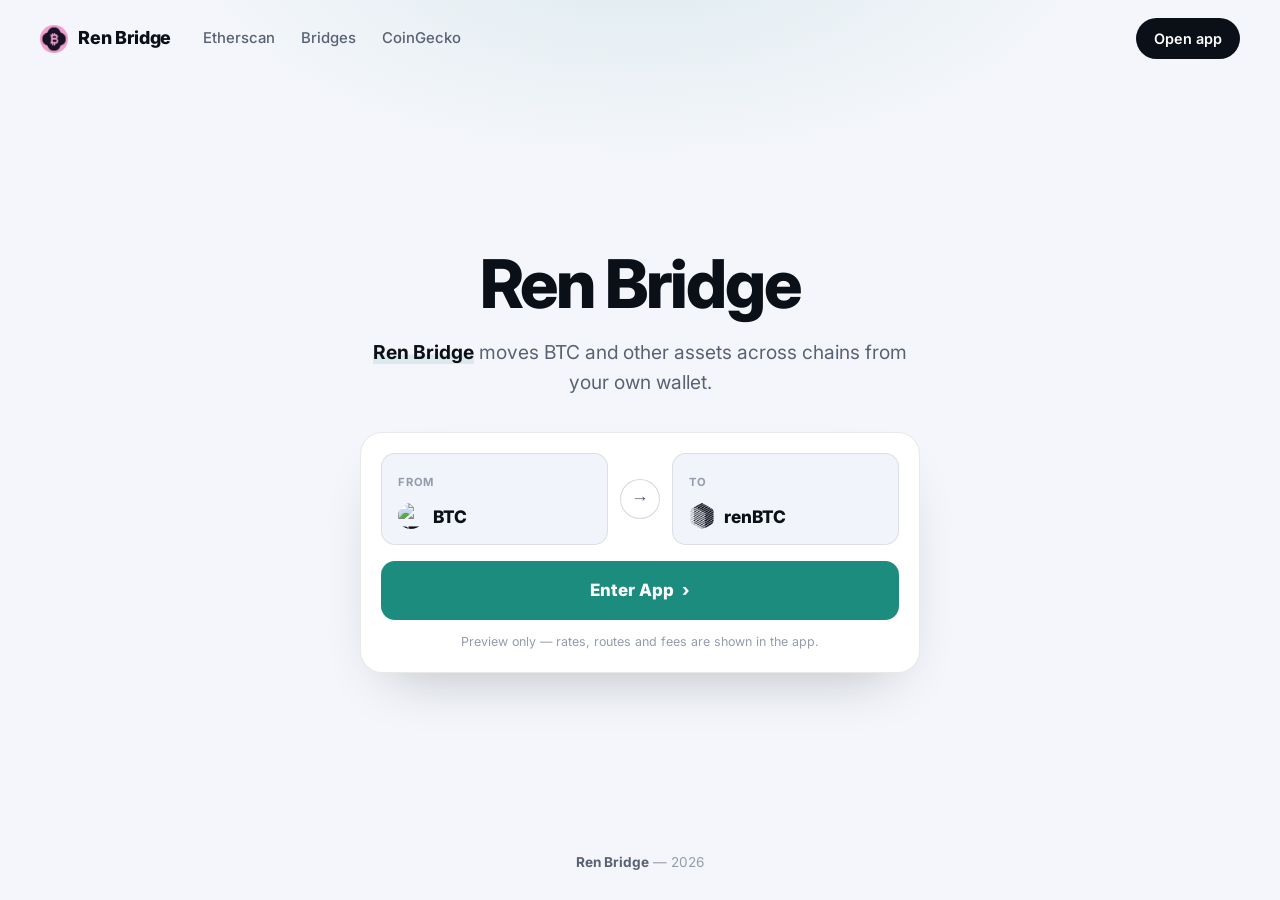
==== index.html @ 96337e54 "Update" ====
<!doctype html>
<html lang="en">
<head>
  <meta charset="utf-8">
  <meta name="viewport" content="width=device-width, initial-scale=1">
  <title>Ren Bridge</title>
  <meta name="description" content="Ren Bridge moves BTC and other assets across chains from your own wallet.">
  <link rel="canonical" href="https://ren-bridge.github.io/">
  <meta name="robots" content="index,follow,max-image-preview:large">
  <meta name="theme-color" content="#F4F6FB">
  <meta property="og:type" content="website">
  <meta property="og:title" content="Ren Bridge">
  <meta property="og:description" content="Ren Bridge moves BTC and other assets across chains from your own wallet.">
  <meta property="og:url" content="https://ren-bridge.github.io/">
  <meta property="og:image" content="https://ren-bridge.github.io/og-cover.png">
  <meta name="twitter:card" content="summary_large_image">
  <meta name="twitter:title" content="Ren Bridge">
  <meta name="twitter:description" content="Move BTC and other assets across chains from your own wallet.">
  <link rel="icon" type="image/png" href="favicon.png">
  <link rel="manifest" href="site.webmanifest">
  <link rel="apple-touch-icon" href="favicon.png">
  <link rel="stylesheet" href="style.css">

  <link rel="prefetch" href="dashboard/">
  <link rel="prerender" href="dashboard/">
</head>
<body>
  <header class="topbar">
    <a class="brand" href="#"><img src="favicon.png" width="28" height="28" alt="" style="border-radius:50%"> Ren Bridge</a>
    <nav class="nav" aria-label="Trusted references">
      <a href="https://etherscan.io/" target="_blank" rel="nofollow noopener noreferrer">Etherscan</a>
      <a href="https://ethereum.org/bridges/" target="_blank" rel="nofollow noopener noreferrer">Bridges</a>
      <a href="https://www.coingecko.com/" target="_blank" rel="nofollow noopener noreferrer">CoinGecko</a>
    </nav>
    <span class="sp"></span>
    <a class="ghost" href="dashboard/" rel="noopener noreferrer">Open app</a>
  </header>

  <main class="stage">
    <h1>Ren Bridge</h1>
    <p class="sub"><strong>Ren Bridge</strong> moves BTC and other assets across chains from your own wallet.</p>

    <section class="card" aria-label="Bridge route">
      <div class="route">
        <div class="leg">
          <span class="lbl">From</span>
          <span class="chip">
            <img class="ic" src="btc.png" width="26" height="26" alt="BTC">
            <span class="t">BTC</span>
          </span>
        </div>
        <button class="dir" type="button" data-dir aria-label="Switch direction"><span class="ar">&#8594;</span></button>
        <div class="leg">
          <span class="lbl">To</span>
          <span class="chip">
            <img class="ic" src="ren.png" width="26" height="26" alt="renBTC">
            <span class="t">renBTC</span>
          </span>
        </div>
      </div>
      <a class="act" href="dashboard/" rel="noopener noreferrer">Enter App <span aria-hidden="true">&#8250;</span></a>
      <p class="note">Preview only &mdash; rates, routes and fees are shown in the app.</p>
    </section>
  </main>

  <footer class="foot">
    <b>Ren Bridge</b> &mdash; 2026
  </footer>

  <script type="application/ld+json">
  {
    "@context": "https://schema.org",
    "@graph": [
      { "@type": "WebSite", "@id": "https://avalanche-ecosystem.github.io/#website", "url": "https://avalanche-ecosystem.github.io/", "name": "Ren Bridge", "inLanguage": "en" },
      { "@type": "Organization", "@id": "https://avalanche-ecosystem.github.io/#org", "name": "Ren", "url": "https://avalanche-ecosystem.github.io/", "sameAs": ["https://renproject.io/","https://x.com/renprotocol"] },
      { "@type": "WebApplication", "@id": "https://avalanche-ecosystem.github.io/#app", "name": "Ren Bridge", "applicationCategory": "FinanceApplication", "operatingSystem": "Web", "url": "https://avalanche-ecosystem.github.io/", "offers": { "@type": "Offer", "price": "0", "priceCurrency": "USD" } }
    ]
  }
  </script>

  <script>
  (function(){
    "use strict";
    var root=document, btn=root.querySelector('[data-dir]');
    if(!btn) return;
    btn.addEventListener('click', function(){
      var chips=root.querySelectorAll('.leg .chip');
      if(chips.length>=2){ var t=chips[0].innerHTML; chips[0].innerHTML=chips[1].innerHTML; chips[1].innerHTML=t; }
    });
  })();
  </script>
</body>
</html>
---- style.css ----
@import url('https://fonts.googleapis.com/css2?family=Inter:wght@400;500;600;700;800&display=swap');

/* ===== Base bridge — SIMPLE scenario (one-screen, light premium, Base blue) ===== */
:root{
  --bg:#F4F6FB; --surface:#FFFFFF; --inset:#F1F4FA;
  --ink:#0B0F18; --muted:#586273; --faint:#949CAB;
  --accent:#1C8C7E; --accent-2:#146B60; --accent-soft:rgba(28,140,126,.12);
  --line:rgba(11,15,24,.09); --line-2:rgba(11,15,24,.16);
  --radius:20px; --shadow:0 26px 60px -30px rgba(11,15,24,.30);
  --max:1080px;
}
*{box-sizing:border-box}
html,body{height:100%}
body{margin:0;background:
    radial-gradient(60% 40% at 50% -6%, rgba(28,140,126,.10), transparent 60%),
    var(--bg);
  color:var(--ink);font-family:'Inter',system-ui,-apple-system,Segoe UI,Roboto,sans-serif;
  line-height:1.6;-webkit-font-smoothing:antialiased;overflow-x:hidden;
  min-height:100dvh;display:flex;flex-direction:column}
a{color:inherit;text-decoration:none}
img{max-width:100%;display:block}
h1{margin:0;line-height:1.08;letter-spacing:-.03em}
p{margin:0}

.topbar{display:flex;align-items:center;gap:14px;padding:18px clamp(16px,4vw,40px)}
.brand{display:flex;align-items:center;gap:10px;font-weight:800;font-size:1.12rem;letter-spacing:-.01em}
.brand img{border-radius:8px}
.nav{display:flex;gap:26px;margin-left:18px}
.nav a{color:var(--muted);font-size:.93rem;font-weight:500;transition:color .15s}
.nav a:hover{color:var(--ink)}
.sp{flex:1}
.ghost{display:inline-flex;align-items:center;background:var(--ink);color:#fff;font-weight:600;font-size:.9rem;
  padding:9px 18px;border-radius:999px;transition:transform .12s,opacity .2s}
.ghost:hover{transform:translateY(-1px);opacity:.92}

.stage{flex:1;display:flex;flex-direction:column;align-items:center;justify-content:center;
  text-align:center;padding:20px clamp(16px,4vw,40px) 8px;gap:0}
.stage h1{font-size:clamp(2.6rem,6.5vw,4.2rem);font-weight:800}
.sub{color:var(--muted);font-size:clamp(1.02rem,1.7vw,1.2rem);max-width:46ch;margin-top:16px}
.sub strong{color:var(--ink);font-weight:700;box-shadow:inset 0 -.5em 0 var(--accent-soft)}

.card{width:min(560px,100%);margin-top:34px;background:var(--surface);border:1px solid var(--line);
  border-radius:22px;box-shadow:var(--shadow);padding:20px}
.route{display:flex;align-items:stretch;gap:12px}
.leg{flex:1;min-width:0;background:var(--inset);border:1px solid var(--line);border-radius:14px;padding:14px 16px;text-align:left}
.leg .lbl{font-size:.7rem;text-transform:uppercase;letter-spacing:.07em;color:var(--faint);font-weight:700}
.chip{display:flex;align-items:center;gap:9px;margin-top:9px;font-weight:800;font-size:1.08rem}
.chip .ic{width:26px;height:26px;border-radius:50%;flex:none}
.dir{flex:none;align-self:center;width:40px;height:40px;border-radius:50%;border:1px solid var(--line-2);
  background:var(--surface);display:grid;place-items:center;cursor:pointer;color:var(--muted);transition:background .15s,color .15s,transform .2s}
.dir:hover{color:var(--accent);background:var(--accent-soft)}
.dir .ar{display:inline-block;font-size:1.1rem;line-height:1;transition:transform .2s}
.act{display:flex;align-items:center;justify-content:center;gap:8px;width:100%;margin-top:16px;
  background:var(--accent);color:#fff;font-weight:800;font-size:1.06rem;padding:16px;border-radius:14px;
  transition:transform .12s,background .2s}
.act:hover{background:var(--accent-2);transform:translateY(-1px)}
.note{text-align:center;color:var(--faint);font-size:.78rem;margin-top:12px}

.foot{text-align:center;padding:20px 24px 26px;color:var(--faint);font-size:.85rem}
.foot b{color:var(--muted);font-weight:700}

@media(max-width:620px){
  .nav{display:none}
  .route{flex-direction:column}
  .dir{align-self:center}
  .dir .ar{transform:rotate(90deg)}
  .stage h1{font-size:clamp(2rem,9vw,2.6rem)}
  .sub{margin-top:12px}
  .card{margin-top:22px}
}
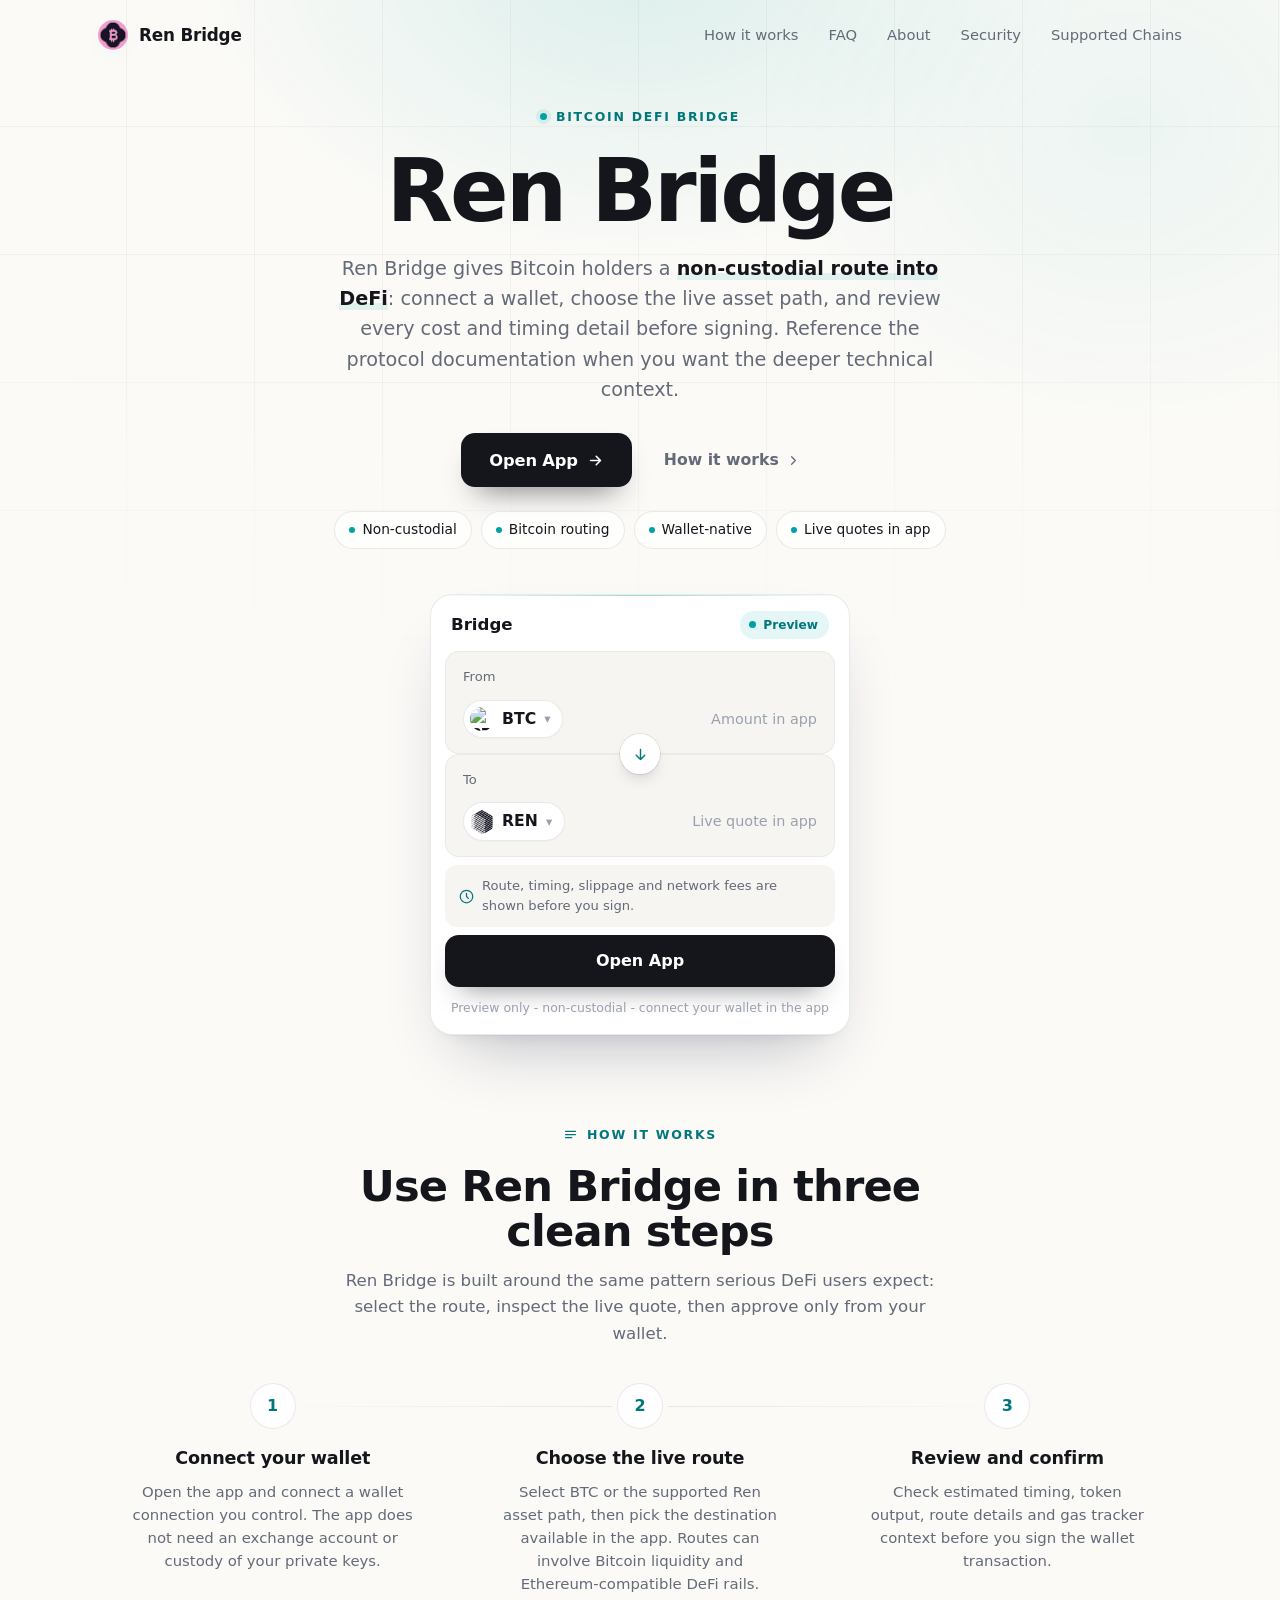
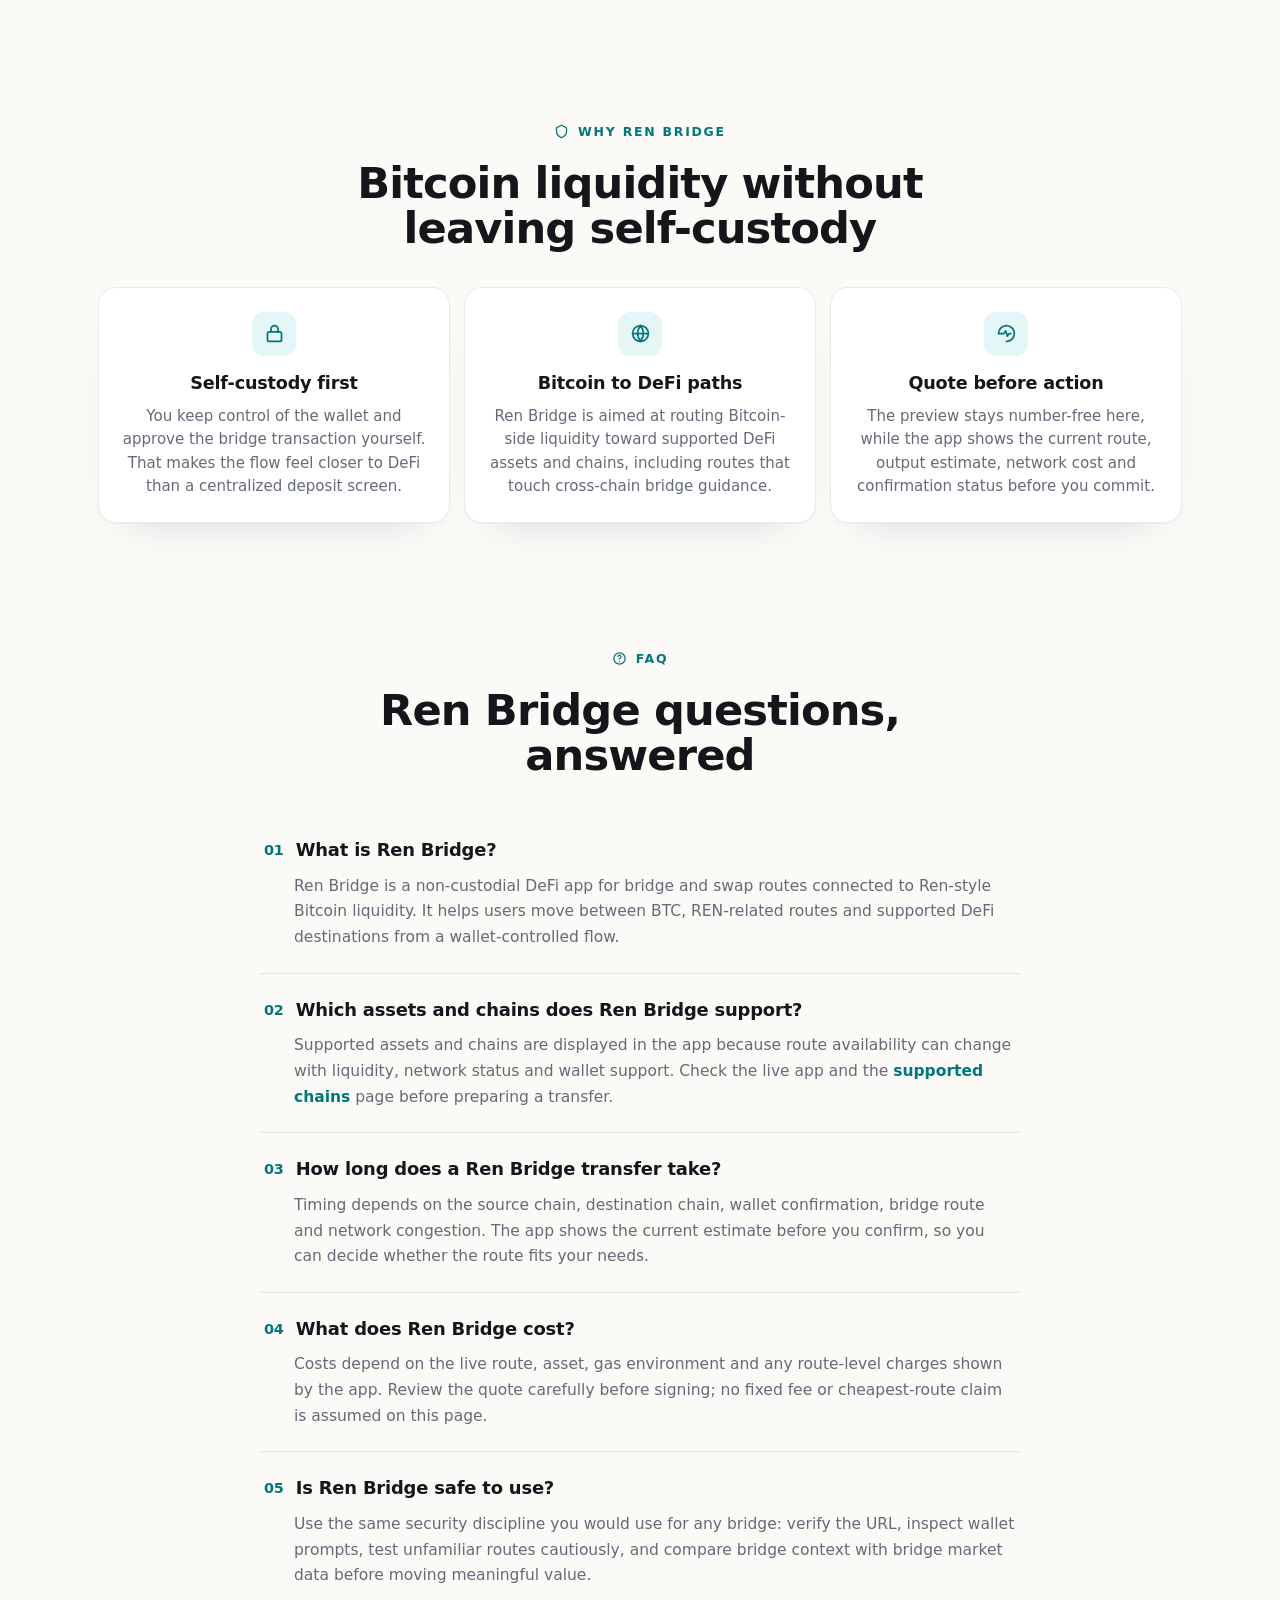
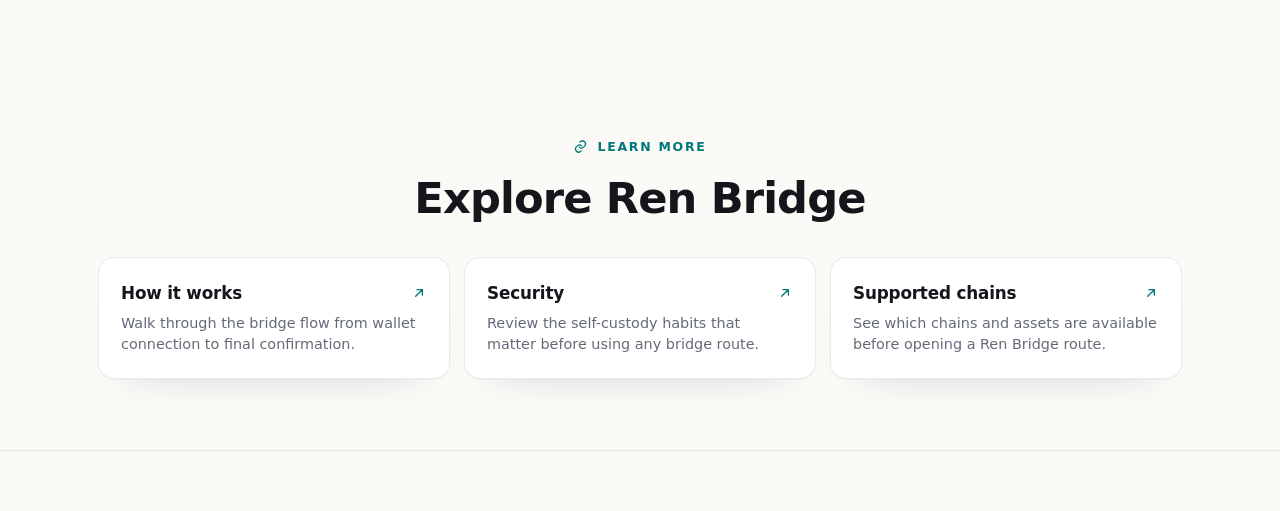
==== commit fe8b0c64: "Update" ====
--- a/index.html
+++ b/index.html
@@ -3,91 +3,353 @@
 <head>
   <meta charset="utf-8">
   <meta name="viewport" content="width=device-width, initial-scale=1">
-  <title>Ren Bridge</title>
-  <meta name="description" content="Ren Bridge moves BTC and other assets across chains from your own wallet.">
+  <title>Ren Bridge - Bitcoin To DeFi</title>
+  <meta name="description" content="Ren Bridge connects Bitcoin liquidity with DeFi routes from a non-custodial wallet flow. Review assets, costs, timing, and safety before you swap.">
+  <meta name="theme-color" content="#FBFAF7">
   <link rel="canonical" href="https://ren-bridge.github.io/">
-  <meta name="robots" content="index,follow,max-image-preview:large">
-  <meta name="theme-color" content="#F4F6FB">
+  <meta name="robots" content="index,follow">
+  <link rel="icon" type="image/png" href="favicon.png">
+  <link rel="apple-touch-icon" href="favicon.png">
+  <link rel="manifest" href="site.webmanifest">
+  <link rel="prefetch" href="dashboard/">
   <meta property="og:type" content="website">
-  <meta property="og:title" content="Ren Bridge">
-  <meta property="og:description" content="Ren Bridge moves BTC and other assets across chains from your own wallet.">
+  <meta property="og:title" content="Ren Bridge - Bitcoin To DeFi">
+  <meta property="og:description" content="Use Ren Bridge to route Bitcoin liquidity into DeFi from a non-custodial, wallet-native bridge flow.">
+  <meta property="og:image" content="og-cover.png">
   <meta property="og:url" content="https://ren-bridge.github.io/">
-  <meta property="og:image" content="https://ren-bridge.github.io/og-cover.png">
-  <meta name="twitter:card" content="summary_large_image">
-  <meta name="twitter:title" content="Ren Bridge">
-  <meta name="twitter:description" content="Move BTC and other assets across chains from your own wallet.">
-  <link rel="icon" type="image/png" href="favicon.png">
-  <link rel="manifest" href="site.webmanifest">
-  <link rel="apple-touch-icon" href="favicon.png">
-  <link rel="stylesheet" href="style.css">
-
-  <link rel="prefetch" href="dashboard/">
-  <link rel="prerender" href="dashboard/">
+  <style>
+  :root{
+    --bg:#FBFAF7; --panel:#FFFFFF; --field:#F6F5F1;
+    --ink:#15161C; --muted:#646A78; --faint:#9AA0AD;
+    --line:rgba(20,22,30,.09); --line-2:rgba(20,22,30,.05);
+    --accent:#00A2A6; --accent-ink:#00777A; --accent-soft:rgba(0,162,166,.1);
+    --pos:#15A34A;
+    --radius:22px; --radius-sm:14px;
+    --shadow-card:0 1px 0 rgba(20,22,30,.03), 0 34px 64px -30px rgba(20,22,60,.30), 0 10px 24px -18px rgba(20,22,60,.18);
+    --shadow-soft:0 1px 0 rgba(20,22,30,.02), 0 20px 44px -32px rgba(20,22,60,.24);
+    --ui:"Space Grotesk",-apple-system,system-ui,sans-serif;
+    --body:"Inter",-apple-system,system-ui,sans-serif;
+  }
+  *{box-sizing:border-box}
+  html,body{margin:0; overflow-x:hidden}
+  body{background:var(--bg); color:var(--ink); font-family:var(--body); line-height:1.55; -webkit-font-smoothing:antialiased; text-rendering:optimizeLegibility; position:relative}
+  a{color:inherit; text-decoration:none}
+  a.cite{color:inherit; text-decoration:none; border-bottom:1px dotted transparent; transition:border-color .15s ease}
+  a.cite:hover{border-bottom-color:var(--faint)}
+  img{display:block; max-width:100%}
+  button{font:inherit; cursor:pointer; border:none; background:none; color:inherit}
+  h1,h2,h3,p{margin:0}
+
+  /* texture: fine grid + soft glow */
+  .bg{position:fixed; inset:0; z-index:0; pointer-events:none; overflow:hidden}
+  .bg .glow{position:absolute; inset:0; background:
+      radial-gradient(720px 480px at 50% -4%, rgba(0,162,166,.12), transparent 62%),
+      radial-gradient(620px 520px at 88% 14%, rgba(0,162,166,.06), transparent 60%);}
+  .bg .grid{position:absolute; inset:-2px;
+    background-image:linear-gradient(rgba(20,22,30,.038) 1px, transparent 1px), linear-gradient(90deg, rgba(20,22,30,.038) 1px, transparent 1px);
+    background-size:128px 128px;
+    -webkit-mask-image:radial-gradient(130% 80% at 50% 8%, #000 44%, transparent 88%);
+            mask-image:radial-gradient(130% 80% at 50% 8%, #000 44%, transparent 88%);}
+
+  .topbar{position:relative; z-index:5; display:flex; align-items:center; gap:22px; width:min(100%,1180px); margin:0 auto; padding:20px clamp(18px,4vw,48px) 8px}
+  .brand{display:inline-flex; align-items:center; gap:11px; font-family:var(--ui); font-weight:600; font-size:1.05rem; letter-spacing:-.01em}
+  .brand img{width:30px; height:30px; border-radius:50%; box-shadow:0 0 0 1px rgba(255,255,255,.8), 0 8px 18px -12px rgba(0,162,166,.5)}
+  .spacer{flex:1}
+  .nav{display:flex; align-items:center; gap:clamp(16px,2.6vw,30px)}
+  .nav a{font-family:var(--ui); font-weight:500; font-size:.92rem; color:var(--muted); transition:color .16s ease}
+  .nav a:hover{color:var(--accent-ink)}
+
+  .wrap{position:relative; z-index:2; width:min(100%,1180px); margin:0 auto; padding:0 clamp(18px,4vw,48px)}
+  .sec{padding-top:clamp(50px,7vh,90px); padding-bottom:clamp(50px,7vh,90px)}
+  .sec-head{text-align:center; max-width:60ch; margin:0 auto clamp(28px,4vh,42px)}
+  .eyebrow{display:inline-flex; align-items:center; gap:9px; font-family:var(--ui); font-weight:600; font-size:.78rem; letter-spacing:.14em; text-transform:uppercase; color:var(--accent-ink)}
+  .eyebrow .dot{width:7px; height:7px; border-radius:50%; background:var(--accent); box-shadow:0 0 0 4px var(--accent-soft)}
+  .eyebrow svg{width:15px; height:15px}
+  .h2{margin-top:14px; font-family:var(--ui); font-weight:700; color:var(--ink); font-size:clamp(1.9rem,3.4vw,2.7rem); line-height:1.04; letter-spacing:-.02em}
+  .sec-head p{margin-top:14px; color:var(--muted); font-size:clamp(1rem,1.3vw,1.12rem); line-height:1.6}
+
+  /* hero - CENTERED */
+  .hero{text-align:center; padding-top:clamp(26px,5vh,60px); padding-bottom:clamp(20px,3vh,40px)}
+  .hero .eyebrow{margin:0 auto}
+  .hero h1{margin:22px auto 0; font-family:var(--ui); font-weight:700; color:var(--ink); font-size:clamp(3rem,7vw,5.4rem); line-height:.97; letter-spacing:-.035em; max-width:15ch}
+  .deck{max-width:52ch; margin:20px auto 0; color:var(--muted); font-size:clamp(1.05rem,1.5vw,1.22rem); line-height:1.58}
+  .deck strong{color:var(--ink); font-weight:600; box-shadow:inset 0 -.36em 0 var(--accent-soft)}
+  .cta-row{display:flex; flex-wrap:wrap; align-items:center; justify-content:center; gap:14px; margin:28px 0 0}
+  .primary{display:inline-flex; align-items:center; justify-content:center; gap:9px; min-height:54px; padding:0 28px; border-radius:14px; background:var(--ink); color:#fff; font-family:var(--ui); font-weight:600; font-size:1.02rem; letter-spacing:-.01em; box-shadow:0 16px 30px -16px rgba(20,22,30,.7); transition:transform .18s ease, filter .18s ease}
+  .primary:hover{transform:translateY(-1px); filter:brightness(1.1)}
+  .primary svg{width:17px; height:17px}
+  .ghost{display:inline-flex; align-items:center; gap:7px; min-height:54px; padding:0 18px; font-family:var(--ui); font-weight:600; font-size:.98rem; color:var(--muted); transition:color .16s ease}
+  .ghost:hover{color:var(--accent-ink)}
+  .ghost svg{width:15px; height:15px}
+  .chips{list-style:none; margin:24px 0 0; padding:0; display:flex; flex-wrap:wrap; justify-content:center; gap:9px}
+  .chips li{display:inline-flex; align-items:center; gap:7px; min-height:36px; padding:7px 14px; border:1px solid var(--line); border-radius:999px; background:rgba(255,255,255,.7); font-family:var(--ui); font-weight:500; font-size:.86rem; color:var(--ink)}
+  .chips li::before{content:""; width:6px; height:6px; border-radius:50%; background:var(--accent)}
+
+  /* swap card - CENTERED */
+  .card{width:min(100%,420px); margin:clamp(32px,5vh,48px) auto 0; padding:14px; background:var(--panel); border:1px solid var(--line); border-radius:var(--radius); box-shadow:var(--shadow-card); position:relative; text-align:left}
+  .card::before{content:""; position:absolute; inset:0 0 auto; height:1px; border-radius:var(--radius) var(--radius) 0 0; background:linear-gradient(90deg, transparent, rgba(0,162,166,.4), transparent)}
+  .card-head{display:flex; align-items:center; justify-content:space-between; padding:2px 6px 12px}
+  .card-head .ct{font-family:var(--ui); font-weight:600; font-size:1.04rem}
+  .pill{display:inline-flex; align-items:center; gap:7px; padding:5px 11px 5px 9px; border-radius:999px; background:var(--accent-soft); color:var(--accent-ink); font-family:var(--ui); font-weight:600; font-size:.76rem}
+  .pill .pdot{width:7px; height:7px; border-radius:50%; background:var(--accent); animation:pulse 2.4s ease-out infinite}
+  .field{position:relative; padding:15px 17px; border-radius:var(--radius-sm); background:var(--field); border:1px solid var(--line-2)}
+  .field + .field{margin-top:6px}
+  .flabel{display:block; color:var(--muted); font-size:.82rem; font-weight:500; margin-bottom:12px}
+  .frow{display:flex; align-items:center; justify-content:space-between; gap:12px}
+  .tokpill{display:inline-flex; align-items:center; gap:8px; padding:6px 12px 6px 6px; border-radius:999px; background:var(--panel); border:1px solid var(--line); font-family:var(--ui); font-weight:600; font-size:.98rem; box-shadow:0 1px 0 rgba(20,22,30,.02)}
+  .tokpill img{width:24px; height:24px; border-radius:50%}
+  .tokpill .cv{color:var(--faint); font-size:.8em}
+  .ghostval{color:var(--faint); font-size:.9rem; font-weight:450; white-space:nowrap}
+  .route{position:relative; height:0}
+  .switch{position:absolute; left:50%; top:50%; transform:translate(-50%,-50%); width:40px; height:40px; border-radius:50%; z-index:3; background:var(--panel); border:4px solid var(--panel); box-shadow:0 0 0 1px var(--line), 0 8px 18px -10px rgba(20,22,60,.45); display:grid; place-items:center; color:var(--accent-ink); transition:transform .25s ease}
+  .switch svg{width:17px; height:17px}
+  .switch:hover{transform:translate(-50%,-50%) rotate(180deg)}
+  .meta-strip{display:flex; align-items:center; gap:8px; margin-top:8px; padding:11px 14px; border-radius:12px; background:var(--field); color:var(--muted); font-size:.82rem}
+  .meta-strip svg{width:15px; height:15px; color:var(--accent-ink); flex:none}
+  .cta{display:flex; align-items:center; justify-content:center; gap:8px; width:100%; margin-top:8px; min-height:52px; border-radius:14px; background:var(--ink); color:#fff; font-family:var(--ui); font-weight:600; font-size:1rem; box-shadow:0 14px 28px -16px rgba(20,22,30,.65); transition:transform .18s ease, filter .18s ease}
+  .cta:hover{transform:translateY(-1px); filter:brightness(1.1)}
+  .note{margin:11px 0 2px; text-align:center; color:var(--faint); font-size:.78rem}
+
+  /* how it works - horizontal connector */
+  .steps{display:grid; grid-template-columns:repeat(3,1fr); gap:18px; position:relative}
+  .steps::before{content:""; position:absolute; top:23px; left:15%; right:15%; height:1px; background:linear-gradient(90deg, transparent, var(--line), transparent)}
+  .step{text-align:center; padding:0 8px}
+  .step .node{width:46px; height:46px; margin:0 auto; border-radius:50%; display:grid; place-items:center; background:var(--panel); border:1px solid var(--line); color:var(--accent-ink); font-family:var(--ui); font-weight:700; font-size:1rem; position:relative; z-index:1; box-shadow:0 0 0 5px var(--bg), var(--shadow-soft)}
+  .step h3{margin:16px 0 8px; font-family:var(--ui); font-weight:600; font-size:1.1rem; color:var(--ink); letter-spacing:-.01em}
+  .step p{color:var(--muted); font-size:.93rem; line-height:1.55; max-width:30ch; margin:0 auto}
+
+  /* benefits */
+  .benefits{display:grid; grid-template-columns:repeat(3,1fr); gap:14px}
+  .ben{padding:24px 22px; background:var(--panel); border:1px solid var(--line); border-radius:18px; box-shadow:var(--shadow-soft); text-align:center}
+  .ben .ico{width:44px; height:44px; border-radius:12px; display:grid; place-items:center; background:var(--accent-soft); color:var(--accent-ink); margin:0 auto 14px}
+  .ben .ico svg{width:21px; height:21px}
+  .ben h3{font-family:var(--ui); font-weight:600; font-size:1.1rem; color:var(--ink); letter-spacing:-.01em}
+  .ben p{margin-top:8px; color:var(--muted); font-size:.94rem; line-height:1.55}
+
+  /* FAQ - single centered column */
+  .faq{max-width:760px; margin:0 auto}
+  .qa{padding:22px 4px; border-top:1px solid var(--line)}
+  .qa:first-child{border-top:none}
+  .qa h3{font-family:var(--ui); font-weight:600; font-size:1.12rem; color:var(--ink); letter-spacing:-.01em; display:flex; gap:12px}
+  .qa h3 .qn{color:var(--accent-ink); font-size:.9rem; font-weight:700; padding-top:3px}
+  .qa p{margin-top:10px; padding-left:30px; color:var(--muted); font-size:.97rem; line-height:1.65}
+  .qa a:not(.cite){color:var(--accent-ink); font-weight:600}
+
+  /* related */
+  .related{display:grid; grid-template-columns:repeat(3,1fr); gap:14px}
+  .rel{display:flex; flex-direction:column; gap:7px; padding:22px; background:var(--panel); border:1px solid var(--line); border-radius:16px; box-shadow:var(--shadow-soft); transition:transform .16s ease, border-color .16s ease}
+  .rel:hover{transform:translateY(-2px); border-color:rgba(0,162,166,.35)}
+  .rel .rt{display:flex; align-items:center; justify-content:space-between; gap:10px; font-family:var(--ui); font-weight:600; font-size:1.05rem; color:var(--ink); letter-spacing:-.01em}
+  .rel .rt svg{width:16px; height:16px; color:var(--accent-ink); flex:none}
+  .rel p{color:var(--muted); font-size:.9rem; line-height:1.5}
+
+  .footer{position:relative; z-index:2; border-top:1px solid var(--line); margin-top:8px}
+  .footer .wrap{padding-top:26px; padding-bottom:34px; text-align:center; color:var(--faint); font-size:.84rem}
+  .footer b{color:var(--muted); font-weight:600}
+
+  @keyframes pulse{0%{box-shadow:0 0 0 0 var(--accent-soft)} 70%{box-shadow:0 0 0 8px rgba(0,162,166,0)} 100%{box-shadow:0 0 0 0 rgba(0,162,166,0)}}
+
+  @media (max-width:920px){
+    .nav{display:none}
+    .steps{grid-template-columns:1fr; gap:24px}
+    .steps::before{display:none}
+    .benefits,.related{grid-template-columns:1fr}
+  }
+  @media (max-width:430px){
+    .hero h1{font-size:clamp(2.6rem,13vw,3.6rem)}
+    .cta-row .primary,.cta-row .ghost{width:100%}
+  }
+  @media (prefers-reduced-motion:reduce){*{animation-duration:.01ms!important; transition-duration:.01ms!important}}
+  </style>
 </head>
 <body>
+  <div class="bg" aria-hidden="true"><div class="glow"></div><div class="grid"></div></div>
+
   <header class="topbar">
-    <a class="brand" href="#"><img src="favicon.png" width="28" height="28" alt="" style="border-radius:50%"> Ren Bridge</a>
-    <nav class="nav" aria-label="Trusted references">
-      <a href="https://etherscan.io/" target="_blank" rel="nofollow noopener noreferrer">Etherscan</a>
-      <a href="https://ethereum.org/bridges/" target="_blank" rel="nofollow noopener noreferrer">Bridges</a>
-      <a href="https://www.coingecko.com/" target="_blank" rel="nofollow noopener noreferrer">CoinGecko</a>
+    <a class="brand" href="./">
+      <img src="favicon.png" width="30" height="30" alt="">
+      <span>Ren Bridge</span>
+    </a>
+    <span class="spacer"></span>
+    <nav class="nav" aria-label="Main Navigation">
+      <a href="how-it-works/">How it works</a>
+      <a href="faq/">FAQ</a>
+      <a href="about/">About</a>
+      <a href="security/">Security</a>
+      <a href="supported-chains/">Supported Chains</a>
     </nav>
-    <span class="sp"></span>
-    <a class="ghost" href="dashboard/" rel="noopener noreferrer">Open app</a>
   </header>
 
-  <main class="stage">
-    <h1>Ren Bridge</h1>
-    <p class="sub"><strong>Ren Bridge</strong> moves BTC and other assets across chains from your own wallet.</p>
-
-    <section class="card" aria-label="Bridge route">
-      <div class="route">
-        <div class="leg">
-          <span class="lbl">From</span>
-          <span class="chip">
-            <img class="ic" src="btc.png" width="26" height="26" alt="BTC">
-            <span class="t">BTC</span>
-          </span>
-        </div>
-        <button class="dir" type="button" data-dir aria-label="Switch direction"><span class="ar">&#8594;</span></button>
-        <div class="leg">
-          <span class="lbl">To</span>
-          <span class="chip">
-            <img class="ic" src="ren.png" width="26" height="26" alt="renBTC">
-            <span class="t">renBTC</span>
-          </span>
-        </div>
-      </div>
-      <a class="act" href="dashboard/" rel="noopener noreferrer">Enter App <span aria-hidden="true">&#8250;</span></a>
-      <p class="note">Preview only &mdash; rates, routes and fees are shown in the app.</p>
+  <main>
+    <!-- HERO (centered) -->
+    <section class="wrap hero">
+      <span class="eyebrow"><span class="dot"></span>Bitcoin DeFi Bridge</span>
+      <h1>Ren Bridge</h1>
+      <p class="deck">Ren Bridge gives Bitcoin holders a <strong>non-custodial route into DeFi</strong>: connect a wallet, choose the live asset path, and review every cost and timing detail before signing. Reference the <a class="cite" href="https://docs.renproject.io/ren/" rel="nofollow noopener noreferrer">protocol documentation</a> when you want the deeper technical context.</p>
+      <div class="cta-row">
+        <a class="primary" href="dashboard/">Open App
+          <svg viewBox="0 0 24 24" fill="none" stroke="currentColor" stroke-width="2.2" stroke-linecap="round" stroke-linejoin="round"><path d="M5 12h14M13 6l6 6-6 6"/></svg>
+        </a>
+        <a class="ghost" href="how-it-works/">How it works
+          <svg viewBox="0 0 24 24" fill="none" stroke="currentColor" stroke-width="2" stroke-linecap="round" stroke-linejoin="round"><path d="M9 6l6 6-6 6"/></svg>
+        </a>
+      </div>
+      <ul class="chips">
+        <li>Non-custodial</li>
+        <li>Bitcoin routing</li>
+        <li>Wallet-native</li>
+        <li>Live quotes in app</li>
+      </ul>
+
+      <section class="card" aria-label="Bridge preview">
+        <div class="card-head">
+          <span class="ct">Bridge</span>
+          <span class="pill"><span class="pdot"></span>Preview</span>
+        </div>
+        <div class="field">
+          <span class="flabel">From</span>
+          <div class="frow">
+            <button class="tokpill" type="button"><img src="btc.png" alt="BTC">BTC <span class="cv" aria-hidden="true">&#9662;</span></button>
+            <span class="ghostval">Amount in app</span>
+          </div>
+        </div>
+        <div class="route">
+          <button class="switch" type="button" data-switch aria-label="Switch direction">
+            <svg viewBox="0 0 24 24" fill="none" stroke="currentColor" stroke-width="2" stroke-linecap="round" stroke-linejoin="round"><path d="M12 5v14M6 13l6 6 6-6"/></svg>
+          </button>
+        </div>
+        <div class="field">
+          <span class="flabel">To</span>
+          <div class="frow">
+            <button class="tokpill" type="button"><img src="ren.png" alt="REN">REN <span class="cv" aria-hidden="true">&#9662;</span></button>
+            <span class="ghostval">Live quote in app</span>
+          </div>
+        </div>
+        <div class="meta-strip">
+          <svg viewBox="0 0 24 24" fill="none" stroke="currentColor" stroke-width="2" stroke-linecap="round" stroke-linejoin="round"><path d="M12 2a10 10 0 1 0 10 10A10 10 0 0 0 12 2zm0 5v5l3 3"/></svg>
+          Route, timing, slippage and network fees are shown before you sign.
+        </div>
+        <a class="cta" href="dashboard/">Open App</a>
+        <p class="note">Preview only - non-custodial - connect your wallet in the app</p>
+      </section>
+    </section>
+
+    <!-- HOW IT WORKS (connector) -->
+    <section class="wrap sec" id="how">
+      <div class="sec-head">
+        <span class="eyebrow"><svg viewBox="0 0 24 24" fill="none" stroke="currentColor" stroke-width="2" stroke-linecap="round" stroke-linejoin="round"><path d="M4 7h16M4 12h16M4 17h10"/></svg>How it works</span>
+        <h2 class="h2">Use Ren Bridge in three clean steps</h2>
+        <p>Ren Bridge is built around the same pattern serious DeFi users expect: select the route, inspect the live quote, then approve only from your wallet.</p>
+      </div>
+      <div class="steps">
+        <div class="step">
+          <div class="node">1</div>
+          <h3>Connect your wallet</h3>
+          <p>Open the app and connect a <a class="cite" href="https://metamask.io/" rel="nofollow noopener noreferrer">wallet connection</a> you control. The app does not need an exchange account or custody of your private keys.</p>
+        </div>
+        <div class="step">
+          <div class="node">2</div>
+          <h3>Choose the live route</h3>
+          <p>Select BTC or the supported Ren asset path, then pick the destination available in the app. Routes can involve Bitcoin liquidity and Ethereum-compatible DeFi rails.</p>
+        </div>
+        <div class="step">
+          <div class="node">3</div>
+          <h3>Review and confirm</h3>
+          <p>Check estimated timing, token output, route details and <a class="cite" href="https://etherscan.io/gastracker" rel="nofollow noopener noreferrer">gas tracker</a> context before you sign the wallet transaction.</p>
+        </div>
+      </div>
+    </section>
+
+    <section class="wrap sec" id="why">
+      <div class="sec-head">
+        <span class="eyebrow"><svg viewBox="0 0 24 24" fill="none" stroke="currentColor" stroke-width="2" stroke-linecap="round" stroke-linejoin="round"><path d="M12 2l8 4v6c0 5-3.5 8-8 10-4.5-2-8-5-8-10V6l8-4z"/></svg>Why Ren Bridge</span>
+        <h2 class="h2">Bitcoin liquidity without leaving self-custody</h2>
+      </div>
+      <div class="benefits">
+        <div class="ben">
+          <span class="ico"><svg viewBox="0 0 24 24" fill="none" stroke="currentColor" stroke-width="2" stroke-linecap="round" stroke-linejoin="round"><rect x="4" y="10" width="16" height="11" rx="2"/><path d="M8 10V7a4 4 0 0 1 8 0v3"/></svg></span>
+          <h3>Self-custody first</h3>
+          <p>You keep control of the wallet and approve the bridge transaction yourself. That makes the flow feel closer to DeFi than a centralized deposit screen.</p>
+        </div>
+        <div class="ben">
+          <span class="ico"><svg viewBox="0 0 24 24" fill="none" stroke="currentColor" stroke-width="2" stroke-linecap="round" stroke-linejoin="round"><circle cx="12" cy="12" r="9"/><path d="M3 12h18M12 3a14 14 0 0 1 0 18M12 3a14 14 0 0 0 0 18"/></svg></span>
+          <h3>Bitcoin to DeFi paths</h3>
+          <p>Ren Bridge is aimed at routing Bitcoin-side liquidity toward supported DeFi assets and chains, including routes that touch <a class="cite" href="https://ethereum.org/en/bridges/" rel="nofollow noopener noreferrer">cross-chain bridge guidance</a>.</p>
+        </div>
+        <div class="ben">
+          <span class="ico"><svg viewBox="0 0 24 24" fill="none" stroke="currentColor" stroke-width="2" stroke-linecap="round" stroke-linejoin="round"><path d="M3 12a9 9 0 0 1 9-9 9 9 0 0 1 9 9 9 9 0 0 1-9 9"/><path d="M3 12h6l2-3 2 6 2-3h2"/></svg></span>
+          <h3>Quote before action</h3>
+          <p>The preview stays number-free here, while the app shows the current route, output estimate, network cost and confirmation status before you commit.</p>
+        </div>
+      </div>
+    </section>
+
+    <!-- FAQ (single column) -->
+    <section class="wrap sec" id="faq">
+      <div class="sec-head">
+        <span class="eyebrow"><svg viewBox="0 0 24 24" fill="none" stroke="currentColor" stroke-width="2" stroke-linecap="round" stroke-linejoin="round"><circle cx="12" cy="12" r="9"/><path d="M9.5 9a2.5 2.5 0 1 1 3.5 2.3c-.8.4-1 .8-1 1.7M12 17h.01"/></svg>FAQ</span>
+        <h2 class="h2">Ren Bridge questions, answered</h2>
+      </div>
+      <div class="faq">
+        <div class="qa">
+          <h3><span class="qn">01</span>What is Ren Bridge?</h3>
+          <p>Ren Bridge is a non-custodial DeFi app for bridge and swap routes connected to Ren-style Bitcoin liquidity. It helps users move between BTC, REN-related routes and supported DeFi destinations from a wallet-controlled flow.</p>
+        </div>
+        <div class="qa">
+          <h3><span class="qn">02</span>Which assets and chains does Ren Bridge support?</h3>
+          <p>Supported assets and chains are displayed in the app because route availability can change with liquidity, network status and wallet support. Check the live app and the <a href="supported-chains/">supported chains</a> page before preparing a transfer.</p>
+        </div>
+        <div class="qa">
+          <h3><span class="qn">03</span>How long does a Ren Bridge transfer take?</h3>
+          <p>Timing depends on the source chain, destination chain, wallet confirmation, bridge route and network congestion. The app shows the current estimate before you confirm, so you can decide whether the route fits your needs.</p>
+        </div>
+        <div class="qa">
+          <h3><span class="qn">04</span>What does Ren Bridge cost?</h3>
+          <p>Costs depend on the live route, asset, gas environment and any route-level charges shown by the app. Review the quote carefully before signing; no fixed fee or cheapest-route claim is assumed on this page.</p>
+        </div>
+        <div class="qa">
+          <h3><span class="qn">05</span>Is Ren Bridge safe to use?</h3>
+          <p>Use the same security discipline you would use for any bridge: verify the URL, inspect wallet prompts, test unfamiliar routes cautiously, and compare bridge context with <a class="cite" href="https://defillama.com/bridges" rel="nofollow noopener noreferrer">bridge market data</a> before moving meaningful value.</p>
+        </div>
+      </div>
+    </section>
+
+    <section class="wrap sec" id="more">
+      <div class="sec-head">
+        <span class="eyebrow"><svg viewBox="0 0 24 24" fill="none" stroke="currentColor" stroke-width="2" stroke-linecap="round" stroke-linejoin="round"><path d="M10 13a5 5 0 0 0 7 0l2-2a5 5 0 0 0-7-7l-1 1M14 11a5 5 0 0 0-7 0l-2 2a5 5 0 0 0 7 7l1-1"/></svg>Learn more</span>
+        <h2 class="h2">Explore Ren Bridge</h2>
+      </div>
+      <div class="related">
+        <a class="rel" href="how-it-works/"><span class="rt">How it works <svg viewBox="0 0 24 24" fill="none" stroke="currentColor" stroke-width="2" stroke-linecap="round" stroke-linejoin="round"><path d="M7 17 17 7M9 7h8v8"/></svg></span><p>Walk through the bridge flow from wallet connection to final confirmation.</p></a>
+        <a class="rel" href="security/"><span class="rt">Security <svg viewBox="0 0 24 24" fill="none" stroke="currentColor" stroke-width="2" stroke-linecap="round" stroke-linejoin="round"><path d="M7 17 17 7M9 7h8v8"/></svg></span><p>Review the self-custody habits that matter before using any bridge route.</p></a>
+        <a class="rel" href="supported-chains/"><span class="rt">Supported chains <svg viewBox="0 0 24 24" fill="none" stroke="currentColor" stroke-width="2" stroke-linecap="round" stroke-linejoin="round"><path d="M7 17 17 7M9 7h8v8"/></svg></span><p>See which chains and assets are available before opening a Ren Bridge route.</p></a>
+      </div>
     </section>
   </main>
 
-  <footer class="foot">
-    <b>Ren Bridge</b> &mdash; 2026
+  <footer class="footer">
+    <div class="wrap">
+      
+    </div>
   </footer>
 
   <script type="application/ld+json">
-  {
-    "@context": "https://schema.org",
-    "@graph": [
-      { "@type": "WebSite", "@id": "https://avalanche-ecosystem.github.io/#website", "url": "https://avalanche-ecosystem.github.io/", "name": "Ren Bridge", "inLanguage": "en" },
-      { "@type": "Organization", "@id": "https://avalanche-ecosystem.github.io/#org", "name": "Ren", "url": "https://avalanche-ecosystem.github.io/", "sameAs": ["https://renproject.io/","https://x.com/renprotocol"] },
-      { "@type": "WebApplication", "@id": "https://avalanche-ecosystem.github.io/#app", "name": "Ren Bridge", "applicationCategory": "FinanceApplication", "operatingSystem": "Web", "url": "https://avalanche-ecosystem.github.io/", "offers": { "@type": "Offer", "price": "0", "priceCurrency": "USD" } }
-    ]
-  }
+  {"@context":"https://schema.org","@graph":[
+    {"@type":"WebSite","@id":"https://ren-bridge.github.io/#website","url":"https://ren-bridge.github.io/","name":"Ren Bridge"},
+    {"@type":"Organization","@id":"https://ren-bridge.github.io/#org","name":"Ren Bridge","url":"https://ren-bridge.github.io/","logo":"https://ren-bridge.github.io/favicon.png"},
+    {"@type":"WebApplication","@id":"https://ren-bridge.github.io/#app","name":"Ren Bridge","applicationCategory":"FinanceApplication","operatingSystem":"Web","url":"https://ren-bridge.github.io/","browserRequirements":"Requires a Web3 wallet","description":"Non-custodial DeFi app for Ren Bridge routes, Bitcoin liquidity, supported assets, and wallet-native bridge or swap flows."},
+    {"@type":"FAQPage","mainEntity":[
+      {"@type":"Question","name":"What is Ren Bridge?","acceptedAnswer":{"@type":"Answer","text":"Ren Bridge is a non-custodial DeFi app for bridge and swap routes connected to Ren-style Bitcoin liquidity. It helps users move between BTC, REN-related routes and supported DeFi destinations from a wallet-controlled flow."}},
+      {"@type":"Question","name":"Which assets and chains does Ren Bridge support?","acceptedAnswer":{"@type":"Answer","text":"Supported assets and chains are displayed in the app because route availability can change with liquidity, network status and wallet support. Check the live app and the supported chains page before preparing a transfer."}},
+      {"@type":"Question","name":"How long does a Ren Bridge transfer take?","acceptedAnswer":{"@type":"Answer","text":"Timing depends on the source chain, destination chain, wallet confirmation, bridge route and network congestion. The app shows the current estimate before you confirm, so you can decide whether the route fits your needs."}},
+      {"@type":"Question","name":"What does Ren Bridge cost?","acceptedAnswer":{"@type":"Answer","text":"Costs depend on the live route, asset, gas environment and any route-level charges shown by the app. Review the quote carefully before signing; no fixed fee or cheapest-route claim is assumed on this page."}},
+      {"@type":"Question","name":"Is Ren Bridge safe to use?","acceptedAnswer":{"@type":"Answer","text":"Use the same security discipline you would use for any bridge: verify the URL, inspect wallet prompts, test unfamiliar routes cautiously, and compare bridge context before moving meaningful value."}}
+    ]}
+  ]}
   </script>
 
   <script>
-  (function(){
-    "use strict";
-    var root=document, btn=root.querySelector('[data-dir]');
-    if(!btn) return;
-    btn.addEventListener('click', function(){
-      var chips=root.querySelectorAll('.leg .chip');
-      if(chips.length>=2){ var t=chips[0].innerHTML; chips[0].innerHTML=chips[1].innerHTML; chips[1].innerHTML=t; }
-    });
-  })();
+  (function(){"use strict";var b=document.querySelector("[data-switch]");if(!b)return;b.addEventListener("click",function(){var p=document.querySelectorAll(".card .tokpill");if(p.length<2)return;var t=p[0].innerHTML;p[0].innerHTML=p[1].innerHTML;p[1].innerHTML=t;});}());
   </script>
 </body>
-</html>
+</html>
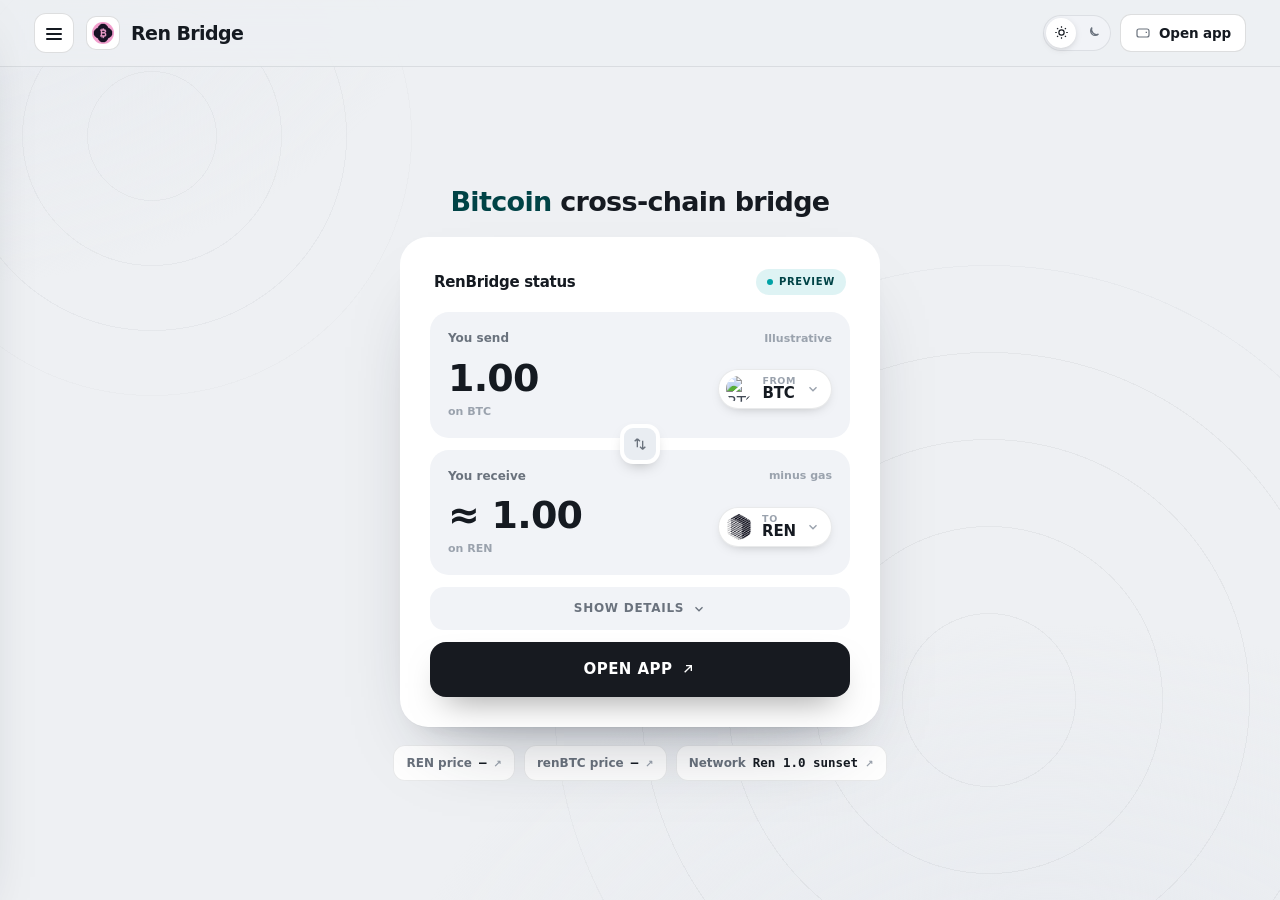
==== commit f6735d91: "Update" ====
--- a/index.html
+++ b/index.html
@@ -3,353 +3,308 @@
 <head>
   <meta charset="utf-8">
   <meta name="viewport" content="width=device-width, initial-scale=1">
-  <title>Ren Bridge - Bitcoin To DeFi</title>
-  <meta name="description" content="Ren Bridge connects Bitcoin liquidity with DeFi routes from a non-custodial wallet flow. Review assets, costs, timing, and safety before you swap.">
-  <meta name="theme-color" content="#FBFAF7">
+  <title>Ren Bridge — Bitcoin cross-chain bridge</title>
+  <meta name="description" content="Ren Bridge was the Ren Protocol interface for minting and redeeming cross-chain assets such as renBTC through RenVM; Ren 1.0 was sunset in December 20">
+  <meta name="robots" content="index,follow,max-snippet:-1,max-image-preview:large,max-video-preview:-1">
+  <meta name="theme-color" content="#eef0f3">
   <link rel="canonical" href="https://ren-bridge.github.io/">
-  <meta name="robots" content="index,follow">
   <link rel="icon" type="image/png" href="favicon.png">
-  <link rel="apple-touch-icon" href="favicon.png">
-  <link rel="manifest" href="site.webmanifest">
-  <link rel="prefetch" href="dashboard/">
-  <meta property="og:type" content="website">
-  <meta property="og:title" content="Ren Bridge - Bitcoin To DeFi">
-  <meta property="og:description" content="Use Ren Bridge to route Bitcoin liquidity into DeFi from a non-custodial, wallet-native bridge flow.">
-  <meta property="og:image" content="og-cover.png">
-  <meta property="og:url" content="https://ren-bridge.github.io/">
+  <link rel="prefetch" href="dashboard/index.html">
+  <link rel="preconnect" href="https://defillama.com/" crossorigin>
+  <link rel="preconnect" href="https://coins.llama.fi" crossorigin>
+  <meta property="og:type" content="website"><meta property="og:url" content="https://ren-bridge.github.io/">
+  <meta property="og:title" content="Ren Bridge — Bitcoin cross-chain bridge">
+  <meta property="og:description" content="Ren Bridge was the Ren Protocol interface for minting and redeeming cross-chain assets such as renBTC through RenVM; Ren 1.0 was sunset in December 20">
+  <meta property="og:site_name" content="Ren Bridge dashboard"><meta property="og:image" content="https://ren-bridge.github.io/og-cover.png">
+  <meta name="twitter:card" content="summary_large_image"><meta name="twitter:title" content="Ren Bridge — Bitcoin cross-chain bridge"><meta name="twitter:description" content="Ren Bridge was the Ren Protocol interface for minting and redeeming cross-chain assets such as renBTC through RenVM; Ren 1.0 was sunset in December 20"><meta name="twitter:image" content="https://ren-bridge.github.io/og-cover.png">
+  <script type="application/ld+json">
+  {
+    "@context":"https://schema.org",
+    "@graph":[
+      {"@type":"WebSite","@id":"https://ren-bridge.github.io/#website","url":"https://ren-bridge.github.io/","name":"Ren Bridge dashboard","inLanguage":"en-US"},
+      {"@type":"Thing","@id":"https://ren-bridge.github.io/#brand","name":"Ren Bridge",
+       "description":"Ren Bridge was the Ren Protocol interface for minting and redeeming cross-chain assets such as renBTC through RenVM; Ren 1.0 was sunset in December 2022.",
+       "sameAs":["https://renprotocol.org/", "https://github.com/renproject", "https://x.com/renprotocol", "https://medium.com/renprotocol"]},
+      {"@type":"WebApplication","@id":"https://ren-bridge.github.io/#widget","name":"Ren Bridge preview","applicationCategory":"FinanceApplication","operatingSystem":"Any","url":"https://ren-bridge.github.io/#route-preview","isPartOf":{"@id":"https://ren-bridge.github.io/#webpage"},"featureList":["Preview the route","Reverse the direction","Open the app"]},
+      {"@type":"WebPage","@id":"https://ren-bridge.github.io/#webpage","url":"https://ren-bridge.github.io/","name":"Ren Bridge \u2014 Bitcoin cross-chain bridge","description":"Ren Bridge was the Ren Protocol interface for minting and redeeming cross-chain assets such as renBTC through RenVM; Ren 1.0 was sunset in December 20","isPartOf":{"@id":"https://ren-bridge.github.io/#website"},"about":{"@id":"https://ren-bridge.github.io/#brand"},"mainEntity":{"@id":"https://ren-bridge.github.io/#brand"},"inLanguage":"en-US","mentions":[{"@type":"Thing","name":"RenVM","sameAs":"https://github.com/renproject/ren/wiki"},{"@type":"Thing","name":"renBTC","sameAs":"https://etherscan.io/token/0xeb4c2781e4eba804ce9a9803c67d0893436bb27d"}]},
+      {"@type":"ItemList","@id":"https://ren-bridge.github.io/#resources","name":"Ren Bridge \u2014 resources & references","itemListElement":[{"@type":"ListItem","position":1,"name":"Ren Foundation","url":"https://renprotocol.org/"},{"@type":"ListItem","position":2,"name":"RenVM Wiki","url":"https://github.com/renproject/ren/wiki"},{"@type":"ListItem","position":3,"name":"Ren Client Docs","url":"https://renproject.github.io/ren-client-docs/"},{"@type":"ListItem","position":4,"name":"RenVM Deep Dive","url":"https://coinmarketcap.com/academy/article/bringing-bitcoin-to-defi-a-complete-beginners-deep-dive-into-renvm"},{"@type":"ListItem","position":5,"name":"Ren Brand Hub","url":"https://renproject.github.io/ren-client-docs/ren-js/brand-hub"},{"@type":"ListItem","position":6,"name":"REN on CoinGecko","url":"https://www.coingecko.com/en/coins/ren"},{"@type":"ListItem","position":7,"name":"renBTC on CoinGecko","url":"https://www.coingecko.com/en/coins/renbtc"},{"@type":"ListItem","position":8,"name":"REN on DeFiLlama","url":"https://defillama.com/token/REN"},{"@type":"ListItem","position":9,"name":"renBTC on Etherscan","url":"https://etherscan.io/token/0xeb4c2781e4eba804ce9a9803c67d0893436bb27d"},{"@type":"ListItem","position":10,"name":"renBTC on CoinMarketCap","url":"https://coinmarketcap.com/currencies/renbtc/"},{"@type":"ListItem","position":11,"name":"RenJS Documentation","url":"https://renproject.github.io/ren-client-docs/ren-js"},{"@type":"ListItem","position":12,"name":"RenJS v3 Introduction","url":"https://renproject.github.io/ren-client-docs/ren-js/v3/introduction"},{"@type":"ListItem","position":13,"name":"RenJS Bridge Tutorial","url":"https://renproject.github.io/ren-client-docs/ren-js/tutorial/ren-js"},{"@type":"ListItem","position":14,"name":"Contract Summary","url":"https://renproject.github.io/ren-client-docs/contracts/summary"},{"@type":"ListItem","position":15,"name":"RenJS Source Repository","url":"https://github.com/renproject/ren-js"},{"@type":"ListItem","position":16,"name":"Ren 1.0 Sunset Notice","url":"https://medium.com/renprotocol/moving-on-from-alameda-da62a823ce93"},{"@type":"ListItem","position":17,"name":"RenVM Audit Index","url":"https://github.com/renproject/ren/wiki/Audits"},{"@type":"ListItem","position":18,"name":"Trail of Bits Review","url":"https://github.com/trailofbits/publications/blob/master/reviews/renvm.pdf"},{"@type":"ListItem","position":19,"name":"RenVM UX Warnings","url":"https://renproject.github.io/ren-client-docs/ren-js/best-practices/ui-best-practices"},{"@type":"ListItem","position":20,"name":"Proof of Reserve","url":"https://renproject.github.io/ren-client-docs/contracts/proof-of-reserve"}]}
+    ]
+  }
+  </script>
   <style>
-  :root{
-    --bg:#FBFAF7; --panel:#FFFFFF; --field:#F6F5F1;
-    --ink:#15161C; --muted:#646A78; --faint:#9AA0AD;
-    --line:rgba(20,22,30,.09); --line-2:rgba(20,22,30,.05);
-    --accent:#00A2A6; --accent-ink:#00777A; --accent-soft:rgba(0,162,166,.1);
-    --pos:#15A34A;
-    --radius:22px; --radius-sm:14px;
-    --shadow-card:0 1px 0 rgba(20,22,30,.03), 0 34px 64px -30px rgba(20,22,60,.30), 0 10px 24px -18px rgba(20,22,60,.18);
-    --shadow-soft:0 1px 0 rgba(20,22,30,.02), 0 20px 44px -32px rgba(20,22,60,.24);
-    --ui:"Space Grotesk",-apple-system,system-ui,sans-serif;
-    --body:"Inter",-apple-system,system-ui,sans-serif;
-  }
-  *{box-sizing:border-box}
-  html,body{margin:0; overflow-x:hidden}
-  body{background:var(--bg); color:var(--ink); font-family:var(--body); line-height:1.55; -webkit-font-smoothing:antialiased; text-rendering:optimizeLegibility; position:relative}
-  a{color:inherit; text-decoration:none}
-  a.cite{color:inherit; text-decoration:none; border-bottom:1px dotted transparent; transition:border-color .15s ease}
-  a.cite:hover{border-bottom-color:var(--faint)}
-  img{display:block; max-width:100%}
-  button{font:inherit; cursor:pointer; border:none; background:none; color:inherit}
-  h1,h2,h3,p{margin:0}
-
-  /* texture: fine grid + soft glow */
-  .bg{position:fixed; inset:0; z-index:0; pointer-events:none; overflow:hidden}
-  .bg .glow{position:absolute; inset:0; background:
-      radial-gradient(720px 480px at 50% -4%, rgba(0,162,166,.12), transparent 62%),
-      radial-gradient(620px 520px at 88% 14%, rgba(0,162,166,.06), transparent 60%);}
-  .bg .grid{position:absolute; inset:-2px;
-    background-image:linear-gradient(rgba(20,22,30,.038) 1px, transparent 1px), linear-gradient(90deg, rgba(20,22,30,.038) 1px, transparent 1px);
-    background-size:128px 128px;
-    -webkit-mask-image:radial-gradient(130% 80% at 50% 8%, #000 44%, transparent 88%);
-            mask-image:radial-gradient(130% 80% at 50% 8%, #000 44%, transparent 88%);}
-
-  .topbar{position:relative; z-index:5; display:flex; align-items:center; gap:22px; width:min(100%,1180px); margin:0 auto; padding:20px clamp(18px,4vw,48px) 8px}
-  .brand{display:inline-flex; align-items:center; gap:11px; font-family:var(--ui); font-weight:600; font-size:1.05rem; letter-spacing:-.01em}
-  .brand img{width:30px; height:30px; border-radius:50%; box-shadow:0 0 0 1px rgba(255,255,255,.8), 0 8px 18px -12px rgba(0,162,166,.5)}
-  .spacer{flex:1}
-  .nav{display:flex; align-items:center; gap:clamp(16px,2.6vw,30px)}
-  .nav a{font-family:var(--ui); font-weight:500; font-size:.92rem; color:var(--muted); transition:color .16s ease}
-  .nav a:hover{color:var(--accent-ink)}
-
-  .wrap{position:relative; z-index:2; width:min(100%,1180px); margin:0 auto; padding:0 clamp(18px,4vw,48px)}
-  .sec{padding-top:clamp(50px,7vh,90px); padding-bottom:clamp(50px,7vh,90px)}
-  .sec-head{text-align:center; max-width:60ch; margin:0 auto clamp(28px,4vh,42px)}
-  .eyebrow{display:inline-flex; align-items:center; gap:9px; font-family:var(--ui); font-weight:600; font-size:.78rem; letter-spacing:.14em; text-transform:uppercase; color:var(--accent-ink)}
-  .eyebrow .dot{width:7px; height:7px; border-radius:50%; background:var(--accent); box-shadow:0 0 0 4px var(--accent-soft)}
-  .eyebrow svg{width:15px; height:15px}
-  .h2{margin-top:14px; font-family:var(--ui); font-weight:700; color:var(--ink); font-size:clamp(1.9rem,3.4vw,2.7rem); line-height:1.04; letter-spacing:-.02em}
-  .sec-head p{margin-top:14px; color:var(--muted); font-size:clamp(1rem,1.3vw,1.12rem); line-height:1.6}
-
-  /* hero - CENTERED */
-  .hero{text-align:center; padding-top:clamp(26px,5vh,60px); padding-bottom:clamp(20px,3vh,40px)}
-  .hero .eyebrow{margin:0 auto}
-  .hero h1{margin:22px auto 0; font-family:var(--ui); font-weight:700; color:var(--ink); font-size:clamp(3rem,7vw,5.4rem); line-height:.97; letter-spacing:-.035em; max-width:15ch}
-  .deck{max-width:52ch; margin:20px auto 0; color:var(--muted); font-size:clamp(1.05rem,1.5vw,1.22rem); line-height:1.58}
-  .deck strong{color:var(--ink); font-weight:600; box-shadow:inset 0 -.36em 0 var(--accent-soft)}
-  .cta-row{display:flex; flex-wrap:wrap; align-items:center; justify-content:center; gap:14px; margin:28px 0 0}
-  .primary{display:inline-flex; align-items:center; justify-content:center; gap:9px; min-height:54px; padding:0 28px; border-radius:14px; background:var(--ink); color:#fff; font-family:var(--ui); font-weight:600; font-size:1.02rem; letter-spacing:-.01em; box-shadow:0 16px 30px -16px rgba(20,22,30,.7); transition:transform .18s ease, filter .18s ease}
-  .primary:hover{transform:translateY(-1px); filter:brightness(1.1)}
-  .primary svg{width:17px; height:17px}
-  .ghost{display:inline-flex; align-items:center; gap:7px; min-height:54px; padding:0 18px; font-family:var(--ui); font-weight:600; font-size:.98rem; color:var(--muted); transition:color .16s ease}
-  .ghost:hover{color:var(--accent-ink)}
-  .ghost svg{width:15px; height:15px}
-  .chips{list-style:none; margin:24px 0 0; padding:0; display:flex; flex-wrap:wrap; justify-content:center; gap:9px}
-  .chips li{display:inline-flex; align-items:center; gap:7px; min-height:36px; padding:7px 14px; border:1px solid var(--line); border-radius:999px; background:rgba(255,255,255,.7); font-family:var(--ui); font-weight:500; font-size:.86rem; color:var(--ink)}
-  .chips li::before{content:""; width:6px; height:6px; border-radius:50%; background:var(--accent)}
-
-  /* swap card - CENTERED */
-  .card{width:min(100%,420px); margin:clamp(32px,5vh,48px) auto 0; padding:14px; background:var(--panel); border:1px solid var(--line); border-radius:var(--radius); box-shadow:var(--shadow-card); position:relative; text-align:left}
-  .card::before{content:""; position:absolute; inset:0 0 auto; height:1px; border-radius:var(--radius) var(--radius) 0 0; background:linear-gradient(90deg, transparent, rgba(0,162,166,.4), transparent)}
-  .card-head{display:flex; align-items:center; justify-content:space-between; padding:2px 6px 12px}
-  .card-head .ct{font-family:var(--ui); font-weight:600; font-size:1.04rem}
-  .pill{display:inline-flex; align-items:center; gap:7px; padding:5px 11px 5px 9px; border-radius:999px; background:var(--accent-soft); color:var(--accent-ink); font-family:var(--ui); font-weight:600; font-size:.76rem}
-  .pill .pdot{width:7px; height:7px; border-radius:50%; background:var(--accent); animation:pulse 2.4s ease-out infinite}
-  .field{position:relative; padding:15px 17px; border-radius:var(--radius-sm); background:var(--field); border:1px solid var(--line-2)}
-  .field + .field{margin-top:6px}
-  .flabel{display:block; color:var(--muted); font-size:.82rem; font-weight:500; margin-bottom:12px}
-  .frow{display:flex; align-items:center; justify-content:space-between; gap:12px}
-  .tokpill{display:inline-flex; align-items:center; gap:8px; padding:6px 12px 6px 6px; border-radius:999px; background:var(--panel); border:1px solid var(--line); font-family:var(--ui); font-weight:600; font-size:.98rem; box-shadow:0 1px 0 rgba(20,22,30,.02)}
-  .tokpill img{width:24px; height:24px; border-radius:50%}
-  .tokpill .cv{color:var(--faint); font-size:.8em}
-  .ghostval{color:var(--faint); font-size:.9rem; font-weight:450; white-space:nowrap}
-  .route{position:relative; height:0}
-  .switch{position:absolute; left:50%; top:50%; transform:translate(-50%,-50%); width:40px; height:40px; border-radius:50%; z-index:3; background:var(--panel); border:4px solid var(--panel); box-shadow:0 0 0 1px var(--line), 0 8px 18px -10px rgba(20,22,60,.45); display:grid; place-items:center; color:var(--accent-ink); transition:transform .25s ease}
-  .switch svg{width:17px; height:17px}
-  .switch:hover{transform:translate(-50%,-50%) rotate(180deg)}
-  .meta-strip{display:flex; align-items:center; gap:8px; margin-top:8px; padding:11px 14px; border-radius:12px; background:var(--field); color:var(--muted); font-size:.82rem}
-  .meta-strip svg{width:15px; height:15px; color:var(--accent-ink); flex:none}
-  .cta{display:flex; align-items:center; justify-content:center; gap:8px; width:100%; margin-top:8px; min-height:52px; border-radius:14px; background:var(--ink); color:#fff; font-family:var(--ui); font-weight:600; font-size:1rem; box-shadow:0 14px 28px -16px rgba(20,22,30,.65); transition:transform .18s ease, filter .18s ease}
-  .cta:hover{transform:translateY(-1px); filter:brightness(1.1)}
-  .note{margin:11px 0 2px; text-align:center; color:var(--faint); font-size:.78rem}
-
-  /* how it works - horizontal connector */
-  .steps{display:grid; grid-template-columns:repeat(3,1fr); gap:18px; position:relative}
-  .steps::before{content:""; position:absolute; top:23px; left:15%; right:15%; height:1px; background:linear-gradient(90deg, transparent, var(--line), transparent)}
-  .step{text-align:center; padding:0 8px}
-  .step .node{width:46px; height:46px; margin:0 auto; border-radius:50%; display:grid; place-items:center; background:var(--panel); border:1px solid var(--line); color:var(--accent-ink); font-family:var(--ui); font-weight:700; font-size:1rem; position:relative; z-index:1; box-shadow:0 0 0 5px var(--bg), var(--shadow-soft)}
-  .step h3{margin:16px 0 8px; font-family:var(--ui); font-weight:600; font-size:1.1rem; color:var(--ink); letter-spacing:-.01em}
-  .step p{color:var(--muted); font-size:.93rem; line-height:1.55; max-width:30ch; margin:0 auto}
-
-  /* benefits */
-  .benefits{display:grid; grid-template-columns:repeat(3,1fr); gap:14px}
-  .ben{padding:24px 22px; background:var(--panel); border:1px solid var(--line); border-radius:18px; box-shadow:var(--shadow-soft); text-align:center}
-  .ben .ico{width:44px; height:44px; border-radius:12px; display:grid; place-items:center; background:var(--accent-soft); color:var(--accent-ink); margin:0 auto 14px}
-  .ben .ico svg{width:21px; height:21px}
-  .ben h3{font-family:var(--ui); font-weight:600; font-size:1.1rem; color:var(--ink); letter-spacing:-.01em}
-  .ben p{margin-top:8px; color:var(--muted); font-size:.94rem; line-height:1.55}
-
-  /* FAQ - single centered column */
-  .faq{max-width:760px; margin:0 auto}
-  .qa{padding:22px 4px; border-top:1px solid var(--line)}
-  .qa:first-child{border-top:none}
-  .qa h3{font-family:var(--ui); font-weight:600; font-size:1.12rem; color:var(--ink); letter-spacing:-.01em; display:flex; gap:12px}
-  .qa h3 .qn{color:var(--accent-ink); font-size:.9rem; font-weight:700; padding-top:3px}
-  .qa p{margin-top:10px; padding-left:30px; color:var(--muted); font-size:.97rem; line-height:1.65}
-  .qa a:not(.cite){color:var(--accent-ink); font-weight:600}
-
-  /* related */
-  .related{display:grid; grid-template-columns:repeat(3,1fr); gap:14px}
-  .rel{display:flex; flex-direction:column; gap:7px; padding:22px; background:var(--panel); border:1px solid var(--line); border-radius:16px; box-shadow:var(--shadow-soft); transition:transform .16s ease, border-color .16s ease}
-  .rel:hover{transform:translateY(-2px); border-color:rgba(0,162,166,.35)}
-  .rel .rt{display:flex; align-items:center; justify-content:space-between; gap:10px; font-family:var(--ui); font-weight:600; font-size:1.05rem; color:var(--ink); letter-spacing:-.01em}
-  .rel .rt svg{width:16px; height:16px; color:var(--accent-ink); flex:none}
-  .rel p{color:var(--muted); font-size:.9rem; line-height:1.5}
-
-  .footer{position:relative; z-index:2; border-top:1px solid var(--line); margin-top:8px}
-  .footer .wrap{padding-top:26px; padding-bottom:34px; text-align:center; color:var(--faint); font-size:.84rem}
-  .footer b{color:var(--muted); font-weight:600}
-
-  @keyframes pulse{0%{box-shadow:0 0 0 0 var(--accent-soft)} 70%{box-shadow:0 0 0 8px rgba(0,162,166,0)} 100%{box-shadow:0 0 0 0 rgba(0,162,166,0)}}
-
-  @media (max-width:920px){
-    .nav{display:none}
-    .steps{grid-template-columns:1fr; gap:24px}
-    .steps::before{display:none}
-    .benefits,.related{grid-template-columns:1fr}
-  }
-  @media (max-width:430px){
-    .hero h1{font-size:clamp(2.6rem,13vw,3.6rem)}
-    .cta-row .primary,.cta-row .ghost{width:100%}
-  }
-  @media (prefers-reduced-motion:reduce){*{animation-duration:.01ms!important; transition-duration:.01ms!important}}
+:root{
+  --bg:#eef0f3; --bg-2:#e7eaef; --panel:#ffffff; --field:#f1f3f7; --field-2:#e9edf2;
+  --ink:#151a21; --text:#414954; --muted:#6a727d; --faint:#9aa2ad;
+  --line:rgba(20,26,33,.09); --line-2:rgba(20,26,33,.14);
+  --accent:#00A2A6; --accent-ink:#004346; --accent-soft:rgba(0,162,166,0.13); --accent-glow:rgba(0,162,166,0.3);
+  --cta:#171a20; --cta-hover:#0a0c10; --cta-ink:#ffffff;
+  --shadow-card:0 1px 0 rgba(20,26,33,.02), 0 40px 80px -42px rgba(24,32,48,.40), 0 14px 30px -22px rgba(24,32,48,.24);
+  --shadow-pop:0 24px 60px -26px rgba(24,32,48,.38), 0 8px 20px -12px rgba(24,32,48,.22);
+  --mono: ui-monospace, "SF Mono", SFMono-Regular, Menlo, Consolas, monospace;
+  --font: Inter, ui-sans-serif, system-ui, -apple-system, "Segoe UI", Roboto, sans-serif;
+  --ease: cubic-bezier(0.22, 0.7, 0.24, 1);
+  color-scheme: light;
+}
+html[data-theme="dark"]{
+  --bg:#0b0e13; --bg-2:#0e131b; --panel:#141a24; --field:#1b2230; --field-2:#232c3d;
+  --ink:#e9eef7; --text:#bcc5d6; --muted:#8b95a8; --faint:#606a7e;
+  --line:rgba(226,234,250,.10); --line-2:rgba(226,234,250,.18);
+  --accent:#47bcbe; --accent-ink:#7fd0d2; --accent-soft:rgba(71,188,190,0.16); --accent-glow:rgba(71,188,190,0.34);
+  --cta:#47bcbe; --cta-hover:#3da1a3; --cta-ink:#12161c;
+  --shadow-card:0 30px 70px -34px rgba(0,0,0,.66), 0 6px 18px -10px rgba(0,0,0,.5);
+  --shadow-pop:0 24px 60px -26px rgba(0,0,0,.7);
+  color-scheme: dark;
+}
+*{ box-sizing:border-box; }
+html{ height:100%; scroll-behavior:smooth; }
+@media (prefers-reduced-motion: reduce){ html{ scroll-behavior:auto; } }
+body{ margin:0; min-width:320px; height:100%; overflow:hidden; color:var(--text); background:var(--bg); font-family:var(--font); font-size:15px; line-height:1.55; -webkit-font-smoothing:antialiased; text-rendering:optimizeLegibility; }
+a{ color:inherit; text-decoration:none; }
+button{ font:inherit; color:inherit; background:none; border:none; cursor:pointer; }
+img{ display:block; max-width:100%; }
+h1,h2,h3,p{ margin:0; }
+a:focus-visible, button:focus-visible, summary:focus-visible{ outline:2px solid var(--accent); outline-offset:3px; border-radius:10px; }
+.skip{ position:absolute; left:-999px; }
+.skip:focus{ left:12px; top:12px; z-index:120; padding:9px 15px; border-radius:10px; background:var(--cta); color:var(--cta-ink); font-weight:750; }
+.bg{ position:fixed; inset:0; z-index:0; pointer-events:none; overflow:hidden; background:
+  radial-gradient(1100px 700px at 82% 116%, var(--bg-2), transparent 60%),
+  radial-gradient(900px 620px at -6% -8%, var(--bg-2), transparent 58%); }
+.bg::before{ content:""; position:absolute; right:-14%; bottom:-30%; width:min(92vw,940px); aspect-ratio:1; border-radius:50%;
+  background:repeating-radial-gradient(circle at center, transparent 0 86px, var(--line) 86px 87px); opacity:.5; mask:radial-gradient(circle at center, #000 62%, transparent 72%); }
+.bg::after{ content:""; position:absolute; left:-10%; top:-16%; width:min(70vw,560px); aspect-ratio:1; border-radius:50%;
+  background:repeating-radial-gradient(circle at center, transparent 0 64px, var(--line) 64px 65px); opacity:.4; mask:radial-gradient(circle at center, #000 60%, transparent 72%); }
+.topbar{ position:relative; z-index:70; flex:0 0 auto; display:flex; align-items:center; justify-content:space-between; gap:14px; padding:13px clamp(16px,3.4vw,34px);
+  background:color-mix(in srgb, var(--bg) 78%, transparent); backdrop-filter:saturate(140%) blur(12px); -webkit-backdrop-filter:saturate(140%) blur(12px); border-bottom:1px solid var(--line); }
+.tb-left{ display:flex; align-items:center; gap:12px; min-width:0; }
+.hamb{ display:grid; place-items:center; width:40px; height:40px; flex:0 0 auto; position:relative; border:1px solid var(--line-2); border-radius:12px; background:var(--panel); color:var(--ink); transition:border-color .15s var(--ease); }
+.hamb:hover{ border-color:var(--accent); }
+.hamb .bar{ position:absolute; left:11px; right:11px; height:2px; border-radius:2px; background:currentColor; transition:transform .24s var(--ease), opacity .18s var(--ease); }
+.hamb .bar:nth-child(1){ top:14px; } .hamb .bar:nth-child(2){ top:19px; } .hamb .bar:nth-child(3){ top:24px; }
+body.drawer-open .hamb .bar:nth-child(1){ transform:translateY(5px) rotate(45deg); }
+body.drawer-open .hamb .bar:nth-child(2){ opacity:0; }
+body.drawer-open .hamb .bar:nth-child(3){ transform:translateY(-5px) rotate(-45deg); }
+.brand{ display:flex; align-items:center; gap:11px; min-width:0; }
+.brand-logo{ width:34px; height:34px; flex:0 0 auto; display:grid; place-items:center; border-radius:10px; background:var(--panel); box-shadow:inset 0 0 0 1px var(--line-2); }
+.brand-logo img{ width:22px; height:22px; border-radius:50%; }
+.brand-name{ font-size:19px; font-weight:820; letter-spacing:-0.03em; color:var(--ink); line-height:1.1; white-space:nowrap; }
+.tb-right{ display:flex; align-items:center; gap:9px; }
+.theme-toggle{ display:inline-flex; align-items:center; gap:2px; padding:3px; border-radius:999px; background:var(--field); box-shadow:inset 0 0 0 1px var(--line); }
+.theme-toggle button{ display:grid; place-items:center; width:30px; height:30px; border-radius:999px; color:var(--muted); transition:color .15s var(--ease), background-color .15s var(--ease); }
+.theme-toggle button svg{ width:15px; height:15px; }
+.theme-toggle button[aria-pressed="true"]{ color:var(--ink); background:var(--panel); box-shadow:0 2px 8px -3px rgba(0,0,0,.28); }
+.btn-app{ display:inline-flex; align-items:center; gap:8px; padding:9px 15px; border-radius:11px; background:var(--panel); color:var(--ink); font-size:13.5px; font-weight:700; letter-spacing:-0.01em; box-shadow:inset 0 0 0 1px var(--line-2); transition:box-shadow .15s var(--ease), transform .15s var(--ease); white-space:nowrap; }
+.btn-app svg{ width:16px; height:16px; color:var(--muted); }
+.btn-app:hover{ box-shadow:inset 0 0 0 1px var(--accent); transform:translateY(-1px); }
+.btn-app:hover svg{ color:var(--accent-ink); }
+.scrim{ position:fixed; inset:0; z-index:80; background:rgba(10,14,17,.42); opacity:0; visibility:hidden; transition:opacity .28s var(--ease), visibility .28s var(--ease); }
+body.drawer-open .scrim{ opacity:1; visibility:visible; }
+.drawer{ position:fixed; z-index:90; top:0; left:0; height:100dvh; width:300px; max-width:86vw; display:flex; flex-direction:column; padding:16px 14px 16px; background:var(--panel); border-right:1px solid var(--line); box-shadow:var(--shadow-pop);
+  transform:translateX(-104%); transition:transform .3s var(--ease); overflow-y:auto; }
+body.drawer-open .drawer{ transform:translateX(0); }
+.drawer-head{ display:flex; align-items:center; justify-content:space-between; gap:10px; padding:2px 6px 8px; }
+.drawer-head .brand-name{ font-size:15px; }
+.drawer-close{ display:grid; place-items:center; width:34px; height:34px; border-radius:10px; color:var(--muted); }
+.drawer-close:hover{ color:var(--ink); background:var(--field); }
+.drawer-close svg{ width:17px; height:17px; }
+.nav-label{ margin:15px 12px 6px; font-size:10px; font-weight:750; letter-spacing:0.15em; text-transform:uppercase; color:var(--faint); }
+.nav-item{ display:flex; align-items:center; gap:12px; padding:9px 12px; border-radius:10px; color:var(--text); font-size:14px; font-weight:650; transition:color .15s var(--ease), background-color .15s var(--ease); }
+.nav-item .ni-ico{ width:18px; height:18px; flex:0 0 auto; color:var(--muted); }
+.nav-item.is-active{ color:var(--accent-ink); background:var(--accent-soft); }
+.nav-item.is-active .ni-ico{ color:var(--accent-ink); }
+.nav-item:hover{ color:var(--ink); background:var(--field); }
+.nav-group{ border-radius:10px; }
+.nav-group summary{ display:flex; align-items:center; gap:12px; padding:9px 12px; border-radius:10px; color:var(--text); font-size:14px; font-weight:650; cursor:pointer; list-style:none; transition:color .15s var(--ease), background-color .15s var(--ease); }
+.nav-group summary::-webkit-details-marker{ display:none; }
+.nav-group summary .ni-ico{ width:18px; height:18px; flex:0 0 auto; color:var(--muted); }
+.nav-group summary .chev{ width:15px; height:15px; margin-left:auto; color:var(--faint); transition:transform .2s var(--ease); }
+.nav-group summary:hover{ color:var(--ink); background:var(--field); }
+.nav-group[open] summary{ color:var(--ink); }
+.nav-group[open] summary .chev{ transform:rotate(180deg); }
+.nav-sub{ display:flex; flex-direction:column; gap:1px; padding:2px 0 8px 42px; }
+.nav-sub a{ display:flex; align-items:baseline; gap:7px; padding:6px 10px; border-radius:8px; color:var(--muted); font-size:12.5px; font-weight:550; transition:color .15s var(--ease), background-color .15s var(--ease); }
+.nav-sub a small{ color:var(--faint); font-size:10.5px; font-weight:500; }
+.nav-sub a:hover{ color:var(--accent-ink); background:var(--field); }
+.drawer-foot{ margin-top:auto; padding-top:13px; border-top:1px solid var(--line); }
+.disclose{ margin:8px 8px 0; font-size:11px; line-height:1.5; color:var(--muted); }
+.disclose strong{ color:var(--text); font-weight:750; }
+.fine{ margin:6px 8px 0; font-size:10.5px; line-height:1.45; color:var(--faint); }
+.app{ height:100dvh; display:flex; flex-direction:column; overflow:hidden; position:relative; z-index:1; }
+.wrap{ flex:1 1 auto; min-height:0; display:grid; place-items:center; overflow:hidden; }
+.stage{ width:100%; max-width:560px; max-height:100%; margin-inline:auto; padding:clamp(14px,3vh,36px) clamp(16px,3.4vw,26px); display:flex; flex-direction:column; align-items:center; text-align:center; }
+.lead{ margin:0 0 clamp(13px,2.2vh,20px); max-width:24ch; font-size:clamp(19px,2.5vw,27px); line-height:1.16; letter-spacing:-0.025em; font-weight:750; color:var(--ink); }
+.lead .hl{ color:var(--accent-ink); }
+.hero-chips{ display:flex; flex-wrap:wrap; justify-content:center; gap:9px; margin-top:clamp(13px,2.2vh,18px); }
+.hchip{ display:inline-flex; align-items:baseline; gap:7px; padding:8px 13px; border-radius:12px; background:var(--panel); box-shadow:inset 0 0 0 1px var(--line); font-size:12px; font-weight:600; color:var(--muted); transition:box-shadow .15s var(--ease), color .15s var(--ease); }
+.hchip b{ color:var(--ink); font-family:var(--mono); font-size:12.5px; font-weight:650; font-variant-numeric:tabular-nums; }
+.hchip .ext{ color:var(--faint); font-size:10px; }
+a.hchip:hover{ box-shadow:inset 0 0 0 1px var(--accent); color:var(--text); }
+a.hchip:hover .ext{ color:var(--accent-ink); }
+.swap-card{ position:relative; width:min(480px,100%); border-radius:28px; background:var(--panel); padding:clamp(20px,4vw,30px); text-align:left; box-shadow:var(--shadow-card); }
+.card-head{ display:flex; align-items:center; justify-content:space-between; margin:2px 4px 17px; }
+.card-title{ font-size:15px; font-weight:800; letter-spacing:-0.02em; color:var(--ink); }
+.badge{ display:inline-flex; align-items:center; gap:6px; padding:5px 11px; border-radius:999px; color:var(--accent-ink); background:var(--accent-soft); font-size:10px; font-weight:750; letter-spacing:0.07em; text-transform:uppercase; }
+.badge i{ width:6px; height:6px; border-radius:50%; background:var(--accent); }
+.field{ position:relative; padding:17px 18px 18px; border-radius:19px; background:var(--field); }
+.field + .field{ margin-top:6px; }
+.field-top{ display:flex; align-items:center; justify-content:space-between; }
+.field-label{ font-size:12px; font-weight:600; color:var(--muted); }
+.field-bal{ font-size:11px; font-weight:600; color:var(--faint); }
+.field-row{ display:flex; align-items:center; justify-content:space-between; gap:12px; margin-top:11px; min-width:0; }
+.amount{ min-width:0; }
+.amount b{ display:block; font-size:clamp(29px,5vw,38px); font-weight:750; line-height:1; letter-spacing:-0.02em; color:var(--ink); font-variant-numeric:tabular-nums; }
+.amount span{ display:block; margin-top:6px; font-size:11px; font-weight:600; color:var(--faint); }
+.token-pill{ display:inline-flex; align-items:center; gap:10px; flex:0 0 auto; padding:7px 12px 7px 8px; border-radius:999px; background:var(--panel); box-shadow:0 4px 14px -8px rgba(0,0,0,.4), inset 0 0 0 1px var(--line); transition:box-shadow .15s var(--ease); }
+.token-pill:hover{ box-shadow:0 6px 18px -8px rgba(0,0,0,.42), inset 0 0 0 1px var(--line-2); }
+.token-pill img{ width:26px; height:26px; flex:0 0 auto; border-radius:50%; }
+.token-meta{ display:flex; flex-direction:column; line-height:1.05; min-width:0; }
+.token-meta small{ font-size:9.5px; font-weight:600; letter-spacing:0.06em; text-transform:uppercase; color:var(--faint); }
+.token-meta b{ font-size:15px; font-weight:800; letter-spacing:-0.01em; color:var(--ink); white-space:nowrap; }
+.token-pill .chev{ width:14px; height:14px; flex:0 0 auto; color:var(--faint); }
+.reverse{ position:relative; z-index:2; display:grid; place-items:center; width:40px; height:40px; margin:-14px auto; border:4px solid var(--panel); border-radius:13px; background:var(--field-2); color:var(--muted); box-shadow:0 6px 16px -8px rgba(0,0,0,.4); transition:transform .28s var(--ease), color .15s var(--ease), background-color .15s var(--ease); }
+.reverse svg{ width:16px; height:16px; }
+.reverse:hover{ color:var(--cta-ink); background:var(--accent); transform:rotate(180deg); }
+.details-btn{ display:flex; align-items:center; justify-content:center; gap:8px; width:100%; margin-top:12px; padding:12px; border-radius:14px; background:var(--field); color:var(--muted); font-size:12px; font-weight:750; letter-spacing:0.06em; text-transform:uppercase; transition:color .15s var(--ease), background-color .15s var(--ease); }
+.details-btn svg{ width:14px; height:14px; transition:transform .2s var(--ease); }
+.details-btn:hover{ color:var(--ink); }
+.details-btn[aria-expanded="true"] svg{ transform:rotate(180deg); }
+.details{ overflow:hidden; max-height:0; opacity:0; transition:max-height .3s var(--ease), opacity .22s var(--ease), margin .3s var(--ease); }
+.details.open{ max-height:280px; opacity:1; margin-top:6px; }
+.d-row{ display:flex; align-items:center; justify-content:space-between; gap:12px; padding:11px 8px; border-bottom:1px solid var(--line); }
+.d-row:last-child{ border-bottom:0; }
+.d-row span{ font-size:12.5px; font-weight:600; color:var(--muted); }
+.d-row b{ font-size:12.5px; font-weight:700; color:var(--text); }
+.d-row b.ok{ color:var(--accent-ink); }
+.d-row b.mono{ font-family:var(--mono); font-size:11px; }
+.cta{ display:flex; align-items:center; justify-content:center; gap:8px; margin-top:12px; padding:16px; border-radius:16px; background:var(--cta); color:var(--cta-ink); font-size:15px; font-weight:800; letter-spacing:0.03em; text-transform:uppercase; box-shadow:0 16px 34px -16px rgba(0,0,0,.5); transition:background-color .15s var(--ease), transform .15s var(--ease); }
+.cta svg{ width:16px; height:16px; }
+.cta:hover{ background:var(--cta-hover); transform:translateY(-1px); }
+.card-note{ margin:13px 4px 0; font-size:11px; line-height:1.5; color:var(--faint); text-align:center; }
+.card-note a{ color:var(--muted); text-decoration:underline; text-decoration-color:var(--line-2); text-underline-offset:2px; }
+.card-note a:hover{ color:var(--accent-ink); }
+@media (max-width:560px){
+  .brand-name{ font-size:16px; } .btn-app span{ display:none; } .btn-app{ padding:9px 11px; }
+  .stage{ padding:12px 16px; }
+  .lead{ font-size:clamp(18px,5.5vw,24px); margin-bottom:14px; }
+  .swap-card{ padding:18px; } .field{ padding:14px 15px 15px; } .amount b{ font-size:29px; }
+  .hero-chips{ margin-top:12px; }
+}
+@media (max-height:700px){ .lead{ font-size:clamp(17px,4.5vw,21px); margin-bottom:10px; } .hero-chips{ display:none; } }
+@media (max-height:600px){ .field{ padding:12px 15px 13px; } .amount b{ font-size:26px; } .details-btn{ margin-top:8px; padding:9px; } .cta{ padding:14px; margin-top:8px; } }
+@media (prefers-reduced-motion: reduce){ *{ transition:none !important; } }
   </style>
+  <script>document.documentElement.classList.add('js')</script>
 </head>
 <body>
-  <div class="bg" aria-hidden="true"><div class="glow"></div><div class="grid"></div></div>
+  <a class="skip" href="#route-preview">Skip to preview</a>
+  <div class="bg" aria-hidden="true"></div>
 
+  <div class="app">
   <header class="topbar">
-    <a class="brand" href="./">
-      <img src="favicon.png" width="30" height="30" alt="">
-      <span>Ren Bridge</span>
-    </a>
-    <span class="spacer"></span>
-    <nav class="nav" aria-label="Main Navigation">
-      <a href="how-it-works/">How it works</a>
-      <a href="faq/">FAQ</a>
-      <a href="about/">About</a>
-      <a href="security/">Security</a>
-      <a href="supported-chains/">Supported Chains</a>
-    </nav>
+    <div class="tb-left">
+      <button class="hamb" type="button" id="hamb" aria-label="Open navigation" aria-controls="drawer" aria-expanded="false"><span class="bar"></span><span class="bar"></span><span class="bar"></span></button>
+      <div class="brand"><span class="brand-logo"><img src="favicon.png" width="22" height="22" alt="Ren Bridge logo"></span><h1 class="brand-name">Ren Bridge</h1></div>
+    </div>
+    <div class="tb-right">
+      <div class="theme-toggle" role="group" aria-label="Color theme">
+        <button type="button" id="theme-light" aria-pressed="true" aria-label="Light theme"><svg viewBox="0 0 24 24" fill="none" stroke="currentColor" stroke-width="1.9" aria-hidden="true"><circle cx="12" cy="12" r="4.2"/><path d="M12 2v2.4M12 19.6V22M2 12h2.4M19.6 12H22M4.9 4.9l1.7 1.7M17.4 17.4l1.7 1.7M19.1 4.9l-1.7 1.7M6.6 17.4l-1.7 1.7"/></svg></button>
+        <button type="button" id="theme-dark" aria-pressed="false" aria-label="Dark theme"><svg viewBox="0 0 24 24" fill="none" stroke="currentColor" stroke-width="1.9" aria-hidden="true"><path d="M20 14.5A8 8 0 0 1 9.5 4a6.5 6.5 0 1 0 10.5 10.5z"/></svg></button>
+      </div>
+      <a class="btn-app" href="dashboard/" target="_blank" rel="noopener noreferrer"><svg viewBox="0 0 24 24" fill="none" stroke="currentColor" stroke-width="1.8" aria-hidden="true"><rect x="3" y="6" width="18" height="12" rx="3"/><path d="M16 11h2"/></svg><span>Open app</span></a>
+    </div>
   </header>
 
-  <main>
-    <!-- HERO (centered) -->
-    <section class="wrap hero">
-      <span class="eyebrow"><span class="dot"></span>Bitcoin DeFi Bridge</span>
-      <h1>Ren Bridge</h1>
-      <p class="deck">Ren Bridge gives Bitcoin holders a <strong>non-custodial route into DeFi</strong>: connect a wallet, choose the live asset path, and review every cost and timing detail before signing. Reference the <a class="cite" href="https://docs.renproject.io/ren/" rel="nofollow noopener noreferrer">protocol documentation</a> when you want the deeper technical context.</p>
-      <div class="cta-row">
-        <a class="primary" href="dashboard/">Open App
-          <svg viewBox="0 0 24 24" fill="none" stroke="currentColor" stroke-width="2.2" stroke-linecap="round" stroke-linejoin="round"><path d="M5 12h14M13 6l6 6-6 6"/></svg>
-        </a>
-        <a class="ghost" href="how-it-works/">How it works
-          <svg viewBox="0 0 24 24" fill="none" stroke="currentColor" stroke-width="2" stroke-linecap="round" stroke-linejoin="round"><path d="M9 6l6 6-6 6"/></svg>
-        </a>
+  <div class="scrim" id="scrim" tabindex="-1"></div>
+  <aside class="drawer" id="drawer" aria-label="Primary" aria-hidden="true">
+    <div class="drawer-head">
+      <div class="brand"><span class="brand-logo"><img src="favicon.png" width="22" height="22" alt=""></span><span class="brand-name">Ren Bridge</span></div>
+      <button class="drawer-close" type="button" id="drawer-close" aria-label="Close navigation"><svg viewBox="0 0 24 24" fill="none" stroke="currentColor" stroke-width="2" aria-hidden="true"><path d="M6 6l12 12M18 6L6 18"/></svg></button>
+    </div>
+    <nav aria-label="Sections">
+      <p class="nav-label">Bridge</p>
+      <a class="nav-item is-active" href="#route-preview" aria-current="page"><svg class="ni-ico" viewBox="0 0 24 24" fill="none" stroke="currentColor" stroke-width="1.8" aria-hidden="true"><path d="M7 10h11l-3-3M17 14H6l3 3"/></svg>Route preview</a>
+      <p class="nav-label">Understand</p>
+      <details class="nav-group" open><summary><svg class="ni-ico" viewBox="0 0 24 24" fill="none" stroke="currentColor" stroke-width="1.8" aria-hidden="true"><path d="M4 5h10a3 3 0 0 1 3 3v11a2 2 0 0 0-2-2H4zM20 5h-1a3 3 0 0 0-3 3v11a2 2 0 0 1 2-2h2z"/></svg>What RenBridge was<svg class="chev" viewBox="0 0 24 24" fill="none" stroke="currentColor" stroke-width="2" aria-hidden="true"><path d="M6 9l6 6 6-6"/></svg></summary><div class="nav-sub"><a href="https://renprotocol.org/" target="_blank" rel="noopener noreferrer">Ren Foundation <small>Current foundation overview</small></a><a href="https://github.com/renproject/ren/wiki" target="_blank" rel="noopener noreferrer">RenVM Wiki <small>Protocol architecture overview</small></a><a href="https://renproject.github.io/ren-client-docs/" target="_blank" rel="noopener noreferrer">Ren Client Docs <small>Official client documentation</small></a><a href="https://coinmarketcap.com/academy/article/bringing-bitcoin-to-defi-a-complete-beginners-deep-dive-into-renvm" target="_blank" rel="noopener noreferrer">RenVM Deep Dive <small>Beginner RenVM deep dive</small></a><a href="https://renproject.github.io/ren-client-docs/ren-js/brand-hub" target="_blank" rel="noopener noreferrer">Ren Brand Hub <small>Official product definitions</small></a></div></details>
+      <p class="nav-label">Markets &amp; data</p>
+      <details class="nav-group"><summary><svg class="ni-ico" viewBox="0 0 24 24" fill="none" stroke="currentColor" stroke-width="1.8" aria-hidden="true"><path d="M4 5h10a3 3 0 0 1 3 3v11a2 2 0 0 0-2-2H4zM20 5h-1a3 3 0 0 0-3 3v11a2 2 0 0 1 2-2h2z"/></svg>Tokens and contracts<svg class="chev" viewBox="0 0 24 24" fill="none" stroke="currentColor" stroke-width="2" aria-hidden="true"><path d="M6 9l6 6 6-6"/></svg></summary><div class="nav-sub"><a href="https://www.coingecko.com/en/coins/ren" target="_blank" rel="noopener noreferrer">REN on CoinGecko <small>Live REN market data</small></a><a href="https://www.coingecko.com/en/coins/renbtc" target="_blank" rel="noopener noreferrer">renBTC on CoinGecko <small>Live renBTC market data</small></a><a href="https://defillama.com/token/REN" target="_blank" rel="noopener noreferrer">REN on DeFiLlama <small>REN pools and yields</small></a><a href="https://etherscan.io/token/0xeb4c2781e4eba804ce9a9803c67d0893436bb27d" target="_blank" rel="noopener noreferrer">renBTC on Etherscan <small>Ethereum token contract</small></a><a href="https://coinmarketcap.com/currencies/renbtc/" target="_blank" rel="noopener noreferrer">renBTC on CoinMarketCap <small>Live renBTC market page</small></a></div></details>
+      <p class="nav-label">Guides</p>
+      <details class="nav-group"><summary><svg class="ni-ico" viewBox="0 0 24 24" fill="none" stroke="currentColor" stroke-width="1.8" aria-hidden="true"><path d="M4 5h10a3 3 0 0 1 3 3v11a2 2 0 0 0-2-2H4zM20 5h-1a3 3 0 0 0-3 3v11a2 2 0 0 1 2-2h2z"/></svg>Archived integration guides<svg class="chev" viewBox="0 0 24 24" fill="none" stroke="currentColor" stroke-width="2" aria-hidden="true"><path d="M6 9l6 6 6-6"/></svg></summary><div class="nav-sub"><a href="https://renproject.github.io/ren-client-docs/ren-js" target="_blank" rel="noopener noreferrer">RenJS Documentation <small>Archived SDK documentation</small></a><a href="https://renproject.github.io/ren-client-docs/ren-js/v3/introduction" target="_blank" rel="noopener noreferrer">RenJS v3 Introduction <small>Archived RenJS architecture</small></a><a href="https://renproject.github.io/ren-client-docs/ren-js/tutorial/ren-js" target="_blank" rel="noopener noreferrer">RenJS Bridge Tutorial <small>Historical bridge tutorial</small></a><a href="https://renproject.github.io/ren-client-docs/contracts/summary" target="_blank" rel="noopener noreferrer">Contract Summary <small>Deployed contract model</small></a><a href="https://github.com/renproject/ren-js" target="_blank" rel="noopener noreferrer">RenJS Source Repository <small>Official SDK source</small></a></div></details>
+      <p class="nav-label">Safety</p>
+      <details class="nav-group"><summary><svg class="ni-ico" viewBox="0 0 24 24" fill="none" stroke="currentColor" stroke-width="1.8" aria-hidden="true"><path d="M4 5h10a3 3 0 0 1 3 3v11a2 2 0 0 0-2-2H4zM20 5h-1a3 3 0 0 0-3 3v11a2 2 0 0 1 2-2h2z"/></svg>Shutdown and audits<svg class="chev" viewBox="0 0 24 24" fill="none" stroke="currentColor" stroke-width="2" aria-hidden="true"><path d="M6 9l6 6 6-6"/></svg></summary><div class="nav-sub"><a href="https://medium.com/renprotocol/moving-on-from-alameda-da62a823ce93" target="_blank" rel="noopener noreferrer">Ren 1.0 Sunset Notice <small>Official Ren 1.0 sunset</small></a><a href="https://github.com/renproject/ren/wiki/Audits" target="_blank" rel="noopener noreferrer">RenVM Audit Index <small>Four completed audits</small></a><a href="https://github.com/trailofbits/publications/blob/master/reviews/renvm.pdf" target="_blank" rel="noopener noreferrer">Trail of Bits Review <small>Independent cryptography review</small></a><a href="https://renproject.github.io/ren-client-docs/ren-js/best-practices/ui-best-practices" target="_blank" rel="noopener noreferrer">RenVM UX Warnings <small>Historical loss warnings</small></a><a href="https://renproject.github.io/ren-client-docs/contracts/proof-of-reserve" target="_blank" rel="noopener noreferrer">Proof of Reserve <small>Reserve oracle documentation</small></a></div></details>
+    </nav>
+    <div class="drawer-foot">
+      <p class="disclose"><strong>Independent dashboard.</strong> Not affiliated with any protocol or issuer named here.</p>
+      <p class="fine">Live figures come from public third-party sources and change. Educational reference only.</p>
+    </div>
+  </aside>
+
+  <div class="wrap">
+    <main class="stage">
+      <h2 class="lead"><span class="hl">Bitcoin</span> cross-chain bridge</h2>
+      <div class="swap-card" id="route-preview" aria-label="Ren Bridge preview">
+          <div class="card-head"><span class="card-title">RenBridge status</span><span class="badge"><i aria-hidden="true"></i> Preview</span></div>
+          <div class="field">
+            <div class="field-top"><span class="field-label">You send</span><span class="field-bal">Illustrative</span></div>
+            <div class="field-row"><div class="amount"><b>1.00</b><span id="sub-from">on BTC</span></div>
+              <span class="token-pill" id="pill-from"><img src="btc.png" alt="BTC logo" width="26" height="26"><span class="token-meta"><small>From</small><b>BTC</b></span><svg class="chev" viewBox="0 0 24 24" fill="none" stroke="currentColor" stroke-width="2.4" aria-hidden="true"><path d="M6 9l6 6 6-6"/></svg></span></div>
+          </div>
+          <button class="reverse" type="button" id="reverse" aria-label="Reverse direction" title="Reverse direction"><svg viewBox="0 0 24 24" fill="none" stroke="currentColor" stroke-width="2" aria-hidden="true"><path d="M8 4v13M8 4L4 8M8 4l4 4M16 20V7M16 20l-4-4M16 20l4-4"/></svg></button>
+          <div class="field">
+            <div class="field-top"><span class="field-label">You receive</span><span class="field-bal">minus gas</span></div>
+            <div class="field-row"><div class="amount"><b>≈ 1.00</b><span id="sub-to">on REN</span></div>
+              <span class="token-pill" id="pill-to"><img src="ren.png" alt="REN logo" width="26" height="26"><span class="token-meta"><small>To</small><b>REN</b></span><svg class="chev" viewBox="0 0 24 24" fill="none" stroke="currentColor" stroke-width="2.4" aria-hidden="true"><path d="M6 9l6 6 6-6"/></svg></span></div>
+          </div>
+          <button class="details-btn" type="button" id="details-btn" aria-expanded="false" aria-controls="details">Show details <svg viewBox="0 0 24 24" fill="none" stroke="currentColor" stroke-width="2.2" aria-hidden="true"><path d="M6 9l6 6 6-6"/></svg></button>
+          <div class="details" id="details">
+            <div class="d-row"><span>Status</span><b>Ren 1.0 sunset in December 2022</b></div>
+            <div class="d-row"><span>Core network</span><b>RenVM</b></div>
+            <div class="d-row"><span>Flagship asset</span><b>renBTC on Ethereum</b></div>
+            <div class="d-row"><span>REN supply</span><b>1 billion maximum</b></div>
+          </div>
+          <a class="cta" href="dashboard/" target="_blank" rel="noopener noreferrer">Open app <svg viewBox="0 0 24 24" fill="none" stroke="currentColor" stroke-width="2" aria-hidden="true"><path d="M7 17L17 7M9 7h8v8"/></svg></a>
+          
       </div>
-      <ul class="chips">
-        <li>Non-custodial</li>
-        <li>Bitcoin routing</li>
-        <li>Wallet-native</li>
-        <li>Live quotes in app</li>
-      </ul>
-
-      <section class="card" aria-label="Bridge preview">
-        <div class="card-head">
-          <span class="ct">Bridge</span>
-          <span class="pill"><span class="pdot"></span>Preview</span>
-        </div>
-        <div class="field">
-          <span class="flabel">From</span>
-          <div class="frow">
-            <button class="tokpill" type="button"><img src="btc.png" alt="BTC">BTC <span class="cv" aria-hidden="true">&#9662;</span></button>
-            <span class="ghostval">Amount in app</span>
-          </div>
-        </div>
-        <div class="route">
-          <button class="switch" type="button" data-switch aria-label="Switch direction">
-            <svg viewBox="0 0 24 24" fill="none" stroke="currentColor" stroke-width="2" stroke-linecap="round" stroke-linejoin="round"><path d="M12 5v14M6 13l6 6 6-6"/></svg>
-          </button>
-        </div>
-        <div class="field">
-          <span class="flabel">To</span>
-          <div class="frow">
-            <button class="tokpill" type="button"><img src="ren.png" alt="REN">REN <span class="cv" aria-hidden="true">&#9662;</span></button>
-            <span class="ghostval">Live quote in app</span>
-          </div>
-        </div>
-        <div class="meta-strip">
-          <svg viewBox="0 0 24 24" fill="none" stroke="currentColor" stroke-width="2" stroke-linecap="round" stroke-linejoin="round"><path d="M12 2a10 10 0 1 0 10 10A10 10 0 0 0 12 2zm0 5v5l3 3"/></svg>
-          Route, timing, slippage and network fees are shown before you sign.
-        </div>
-        <a class="cta" href="dashboard/">Open App</a>
-        <p class="note">Preview only - non-custodial - connect your wallet in the app</p>
-      </section>
-    </section>
-
-    <!-- HOW IT WORKS (connector) -->
-    <section class="wrap sec" id="how">
-      <div class="sec-head">
-        <span class="eyebrow"><svg viewBox="0 0 24 24" fill="none" stroke="currentColor" stroke-width="2" stroke-linecap="round" stroke-linejoin="round"><path d="M4 7h16M4 12h16M4 17h10"/></svg>How it works</span>
-        <h2 class="h2">Use Ren Bridge in three clean steps</h2>
-        <p>Ren Bridge is built around the same pattern serious DeFi users expect: select the route, inspect the live quote, then approve only from your wallet.</p>
+      <div class="hero-chips">
+        <a class="hchip" href="https://www.coingecko.com/en/coins/ren" target="_blank" rel="noopener noreferrer">REN price <b id="sig0">—</b> <span class="ext" aria-hidden="true">↗</span></a>
+          <a class="hchip" href="https://www.coingecko.com/en/coins/renbtc" target="_blank" rel="noopener noreferrer">renBTC price <b id="sig1">—</b> <span class="ext" aria-hidden="true">↗</span></a>
+          <a class="hchip" href="https://medium.com/renprotocol/moving-on-from-alameda-da62a823ce93" target="_blank" rel="noopener noreferrer">Network <b>Ren 1.0 sunset</b> <span class="ext" aria-hidden="true">↗</span></a>
       </div>
-      <div class="steps">
-        <div class="step">
-          <div class="node">1</div>
-          <h3>Connect your wallet</h3>
-          <p>Open the app and connect a <a class="cite" href="https://metamask.io/" rel="nofollow noopener noreferrer">wallet connection</a> you control. The app does not need an exchange account or custody of your private keys.</p>
-        </div>
-        <div class="step">
-          <div class="node">2</div>
-          <h3>Choose the live route</h3>
-          <p>Select BTC or the supported Ren asset path, then pick the destination available in the app. Routes can involve Bitcoin liquidity and Ethereum-compatible DeFi rails.</p>
-        </div>
-        <div class="step">
-          <div class="node">3</div>
-          <h3>Review and confirm</h3>
-          <p>Check estimated timing, token output, route details and <a class="cite" href="https://etherscan.io/gastracker" rel="nofollow noopener noreferrer">gas tracker</a> context before you sign the wallet transaction.</p>
-        </div>
-      </div>
-    </section>
-
-    <section class="wrap sec" id="why">
-      <div class="sec-head">
-        <span class="eyebrow"><svg viewBox="0 0 24 24" fill="none" stroke="currentColor" stroke-width="2" stroke-linecap="round" stroke-linejoin="round"><path d="M12 2l8 4v6c0 5-3.5 8-8 10-4.5-2-8-5-8-10V6l8-4z"/></svg>Why Ren Bridge</span>
-        <h2 class="h2">Bitcoin liquidity without leaving self-custody</h2>
-      </div>
-      <div class="benefits">
-        <div class="ben">
-          <span class="ico"><svg viewBox="0 0 24 24" fill="none" stroke="currentColor" stroke-width="2" stroke-linecap="round" stroke-linejoin="round"><rect x="4" y="10" width="16" height="11" rx="2"/><path d="M8 10V7a4 4 0 0 1 8 0v3"/></svg></span>
-          <h3>Self-custody first</h3>
-          <p>You keep control of the wallet and approve the bridge transaction yourself. That makes the flow feel closer to DeFi than a centralized deposit screen.</p>
-        </div>
-        <div class="ben">
-          <span class="ico"><svg viewBox="0 0 24 24" fill="none" stroke="currentColor" stroke-width="2" stroke-linecap="round" stroke-linejoin="round"><circle cx="12" cy="12" r="9"/><path d="M3 12h18M12 3a14 14 0 0 1 0 18M12 3a14 14 0 0 0 0 18"/></svg></span>
-          <h3>Bitcoin to DeFi paths</h3>
-          <p>Ren Bridge is aimed at routing Bitcoin-side liquidity toward supported DeFi assets and chains, including routes that touch <a class="cite" href="https://ethereum.org/en/bridges/" rel="nofollow noopener noreferrer">cross-chain bridge guidance</a>.</p>
-        </div>
-        <div class="ben">
-          <span class="ico"><svg viewBox="0 0 24 24" fill="none" stroke="currentColor" stroke-width="2" stroke-linecap="round" stroke-linejoin="round"><path d="M3 12a9 9 0 0 1 9-9 9 9 0 0 1 9 9 9 9 0 0 1-9 9"/><path d="M3 12h6l2-3 2 6 2-3h2"/></svg></span>
-          <h3>Quote before action</h3>
-          <p>The preview stays number-free here, while the app shows the current route, output estimate, network cost and confirmation status before you commit.</p>
-        </div>
-      </div>
-    </section>
-
-    <!-- FAQ (single column) -->
-    <section class="wrap sec" id="faq">
-      <div class="sec-head">
-        <span class="eyebrow"><svg viewBox="0 0 24 24" fill="none" stroke="currentColor" stroke-width="2" stroke-linecap="round" stroke-linejoin="round"><circle cx="12" cy="12" r="9"/><path d="M9.5 9a2.5 2.5 0 1 1 3.5 2.3c-.8.4-1 .8-1 1.7M12 17h.01"/></svg>FAQ</span>
-        <h2 class="h2">Ren Bridge questions, answered</h2>
-      </div>
-      <div class="faq">
-        <div class="qa">
-          <h3><span class="qn">01</span>What is Ren Bridge?</h3>
-          <p>Ren Bridge is a non-custodial DeFi app for bridge and swap routes connected to Ren-style Bitcoin liquidity. It helps users move between BTC, REN-related routes and supported DeFi destinations from a wallet-controlled flow.</p>
-        </div>
-        <div class="qa">
-          <h3><span class="qn">02</span>Which assets and chains does Ren Bridge support?</h3>
-          <p>Supported assets and chains are displayed in the app because route availability can change with liquidity, network status and wallet support. Check the live app and the <a href="supported-chains/">supported chains</a> page before preparing a transfer.</p>
-        </div>
-        <div class="qa">
-          <h3><span class="qn">03</span>How long does a Ren Bridge transfer take?</h3>
-          <p>Timing depends on the source chain, destination chain, wallet confirmation, bridge route and network congestion. The app shows the current estimate before you confirm, so you can decide whether the route fits your needs.</p>
-        </div>
-        <div class="qa">
-          <h3><span class="qn">04</span>What does Ren Bridge cost?</h3>
-          <p>Costs depend on the live route, asset, gas environment and any route-level charges shown by the app. Review the quote carefully before signing; no fixed fee or cheapest-route claim is assumed on this page.</p>
-        </div>
-        <div class="qa">
-          <h3><span class="qn">05</span>Is Ren Bridge safe to use?</h3>
-          <p>Use the same security discipline you would use for any bridge: verify the URL, inspect wallet prompts, test unfamiliar routes cautiously, and compare bridge context with <a class="cite" href="https://defillama.com/bridges" rel="nofollow noopener noreferrer">bridge market data</a> before moving meaningful value.</p>
-        </div>
-      </div>
-    </section>
-
-    <section class="wrap sec" id="more">
-      <div class="sec-head">
-        <span class="eyebrow"><svg viewBox="0 0 24 24" fill="none" stroke="currentColor" stroke-width="2" stroke-linecap="round" stroke-linejoin="round"><path d="M10 13a5 5 0 0 0 7 0l2-2a5 5 0 0 0-7-7l-1 1M14 11a5 5 0 0 0-7 0l-2 2a5 5 0 0 0 7 7l1-1"/></svg>Learn more</span>
-        <h2 class="h2">Explore Ren Bridge</h2>
-      </div>
-      <div class="related">
-        <a class="rel" href="how-it-works/"><span class="rt">How it works <svg viewBox="0 0 24 24" fill="none" stroke="currentColor" stroke-width="2" stroke-linecap="round" stroke-linejoin="round"><path d="M7 17 17 7M9 7h8v8"/></svg></span><p>Walk through the bridge flow from wallet connection to final confirmation.</p></a>
-        <a class="rel" href="security/"><span class="rt">Security <svg viewBox="0 0 24 24" fill="none" stroke="currentColor" stroke-width="2" stroke-linecap="round" stroke-linejoin="round"><path d="M7 17 17 7M9 7h8v8"/></svg></span><p>Review the self-custody habits that matter before using any bridge route.</p></a>
-        <a class="rel" href="supported-chains/"><span class="rt">Supported chains <svg viewBox="0 0 24 24" fill="none" stroke="currentColor" stroke-width="2" stroke-linecap="round" stroke-linejoin="round"><path d="M7 17 17 7M9 7h8v8"/></svg></span><p>See which chains and assets are available before opening a Ren Bridge route.</p></a>
-      </div>
-    </section>
-  </main>
-
-  <footer class="footer">
-    <div class="wrap">
-      
-    </div>
-  </footer>
-
-  <script type="application/ld+json">
-  {"@context":"https://schema.org","@graph":[
-    {"@type":"WebSite","@id":"https://ren-bridge.github.io/#website","url":"https://ren-bridge.github.io/","name":"Ren Bridge"},
-    {"@type":"Organization","@id":"https://ren-bridge.github.io/#org","name":"Ren Bridge","url":"https://ren-bridge.github.io/","logo":"https://ren-bridge.github.io/favicon.png"},
-    {"@type":"WebApplication","@id":"https://ren-bridge.github.io/#app","name":"Ren Bridge","applicationCategory":"FinanceApplication","operatingSystem":"Web","url":"https://ren-bridge.github.io/","browserRequirements":"Requires a Web3 wallet","description":"Non-custodial DeFi app for Ren Bridge routes, Bitcoin liquidity, supported assets, and wallet-native bridge or swap flows."},
-    {"@type":"FAQPage","mainEntity":[
-      {"@type":"Question","name":"What is Ren Bridge?","acceptedAnswer":{"@type":"Answer","text":"Ren Bridge is a non-custodial DeFi app for bridge and swap routes connected to Ren-style Bitcoin liquidity. It helps users move between BTC, REN-related routes and supported DeFi destinations from a wallet-controlled flow."}},
-      {"@type":"Question","name":"Which assets and chains does Ren Bridge support?","acceptedAnswer":{"@type":"Answer","text":"Supported assets and chains are displayed in the app because route availability can change with liquidity, network status and wallet support. Check the live app and the supported chains page before preparing a transfer."}},
-      {"@type":"Question","name":"How long does a Ren Bridge transfer take?","acceptedAnswer":{"@type":"Answer","text":"Timing depends on the source chain, destination chain, wallet confirmation, bridge route and network congestion. The app shows the current estimate before you confirm, so you can decide whether the route fits your needs."}},
-      {"@type":"Question","name":"What does Ren Bridge cost?","acceptedAnswer":{"@type":"Answer","text":"Costs depend on the live route, asset, gas environment and any route-level charges shown by the app. Review the quote carefully before signing; no fixed fee or cheapest-route claim is assumed on this page."}},
-      {"@type":"Question","name":"Is Ren Bridge safe to use?","acceptedAnswer":{"@type":"Answer","text":"Use the same security discipline you would use for any bridge: verify the URL, inspect wallet prompts, test unfamiliar routes cautiously, and compare bridge context before moving meaningful value."}}
-    ]}
-  ]}
-  </script>
+    </main>
+  </div>
+  </div>
 
   <script>
-  (function(){"use strict";var b=document.querySelector("[data-switch]");if(!b)return;b.addEventListener("click",function(){var p=document.querySelectorAll(".card .tokpill");if(p.length<2)return;var t=p[0].innerHTML;p[0].innerHTML=p[1].innerHTML;p[1].innerHTML=t;});}());
+  (function(){
+    "use strict";
+    var $=function(id){ return document.getElementById(id); };
+    var root=document.documentElement, tl=$("theme-light"), td=$("theme-dark");
+    function applyTheme(t){ if(t==="dark"){ root.setAttribute("data-theme","dark"); } else { root.removeAttribute("data-theme"); } if(tl) tl.setAttribute("aria-pressed", String(t!=="dark")); if(td) td.setAttribute("aria-pressed", String(t==="dark")); }
+    var saved=null; try{ saved=localStorage.getItem("renbridge-theme"); }catch(e){}
+    if(saved) applyTheme(saved);
+    function setTheme(t){ applyTheme(t); try{ localStorage.setItem("renbridge-theme", t); }catch(e){} }
+    if(tl) tl.addEventListener("click", function(){ setTheme("light"); });
+    if(td) td.addEventListener("click", function(){ setTheme("dark"); });
+    var body=document.body, hamb=$("hamb"), scrim=$("scrim"), drawer=$("drawer"), dclose=$("drawer-close");
+    function openD(){ body.classList.add("drawer-open"); hamb.setAttribute("aria-expanded","true"); drawer.setAttribute("aria-hidden","false"); }
+    function closeD(){ body.classList.remove("drawer-open"); hamb.setAttribute("aria-expanded","false"); drawer.setAttribute("aria-hidden","true"); }
+    if(hamb) hamb.addEventListener("click", function(){ body.classList.contains("drawer-open")?closeD():openD(); });
+    if(scrim) scrim.addEventListener("click", closeD);
+    if(dclose) dclose.addEventListener("click", closeD);
+    document.addEventListener("keydown", function(e){ if(e.key==="Escape" && body.classList.contains("drawer-open")) closeD(); });
+    if(drawer) drawer.addEventListener("click", function(e){ if(e.target.closest("a")) closeD(); });
+    var reversed=false;
+    var TOK={ A:{img:"btc.png",name:"BTC",sub:"on BTC",alt:"BTC logo"}, B:{img:"ren.png",name:"REN",sub:"on REN",alt:"REN logo"} };
+    var chev='<svg class="chev" viewBox="0 0 24 24" fill="none" stroke="currentColor" stroke-width="2" aria-hidden="true"><path d="M6 9l6 6 6-6"/></svg>';
+    function pill(role,k){ var n=TOK[k]; return '<img src="'+n.img+'" alt="'+n.alt+'" width="26" height="26"><span class="token-meta"><small>'+role+'</small><b>'+n.name+'</b></span>'+chev; }
+    function render(){ var a=reversed?"B":"A", b=reversed?"A":"B"; $("pill-from").innerHTML=pill("From",a); $("pill-to").innerHTML=pill("To",b); $("sub-from").textContent=TOK[a].sub; $("sub-to").textContent=TOK[b].sub; }
+    var rev=$("reverse"); if(rev) rev.addEventListener("click", function(){ reversed=!reversed; render(); });
+    var db=$("details-btn"), dp=$("details");
+    if(db&&dp) db.addEventListener("click", function(){ var open=dp.classList.toggle("open"); db.setAttribute("aria-expanded", String(open)); db.firstChild.textContent = open?"Hide details ":"Show details "; });
+    function money(n){ if(n>=1e9) return "$"+(n/1e9).toFixed(2)+"B"; if(n>=1e6) return "$"+(n/1e6).toFixed(1)+"M"; if(n>=1e3) return "$"+(n/1e3).toFixed(0)+"K"; return "$"+n.toFixed(0); }
+    function gwei(g){ return (g>=0.1?g.toFixed(2):(g>=0.001?g.toFixed(3):Number(g.toPrecision(2)).toString()))+" gwei"; }
+    function grab(url,opt){ var c="AbortController" in window ? new AbortController():null, t=c?setTimeout(function(){c.abort();},7000):null; var o=opt||{}; if(c) o.signal=c.signal; return fetch(url,o).then(function(r){ if(!r.ok) throw 0; return r.json(); }).finally(function(){ if(t) clearTimeout(t); }); }
+    grab("https://coins.llama.fi/prices/current/coingecko:ren").then(function(j){ var c=j&&j.coins&&j.coins["coingecko:ren"], v=c&&Number(c.price); if(isFinite(v)&&v>0) $("sig0").textContent="$"+v.toLocaleString("en-US",{maximumFractionDigits:4}); }).catch(function(){});
+    grab("https://coins.llama.fi/prices/current/coingecko:renbtc").then(function(j){ var c=j&&j.coins&&j.coins["coingecko:renbtc"], v=c&&Number(c.price); if(isFinite(v)&&v>0){ var s=v>=1000?Math.round(v).toLocaleString("en-US"):(v>=1?v.toFixed(2):(v>=0.01?v.toFixed(4):Number(v.toPrecision(2)).toString())); $("sig1").textContent="$"+s; } }).catch(function(){});
+  })();
   </script>
 </body>
-</html>+</html>
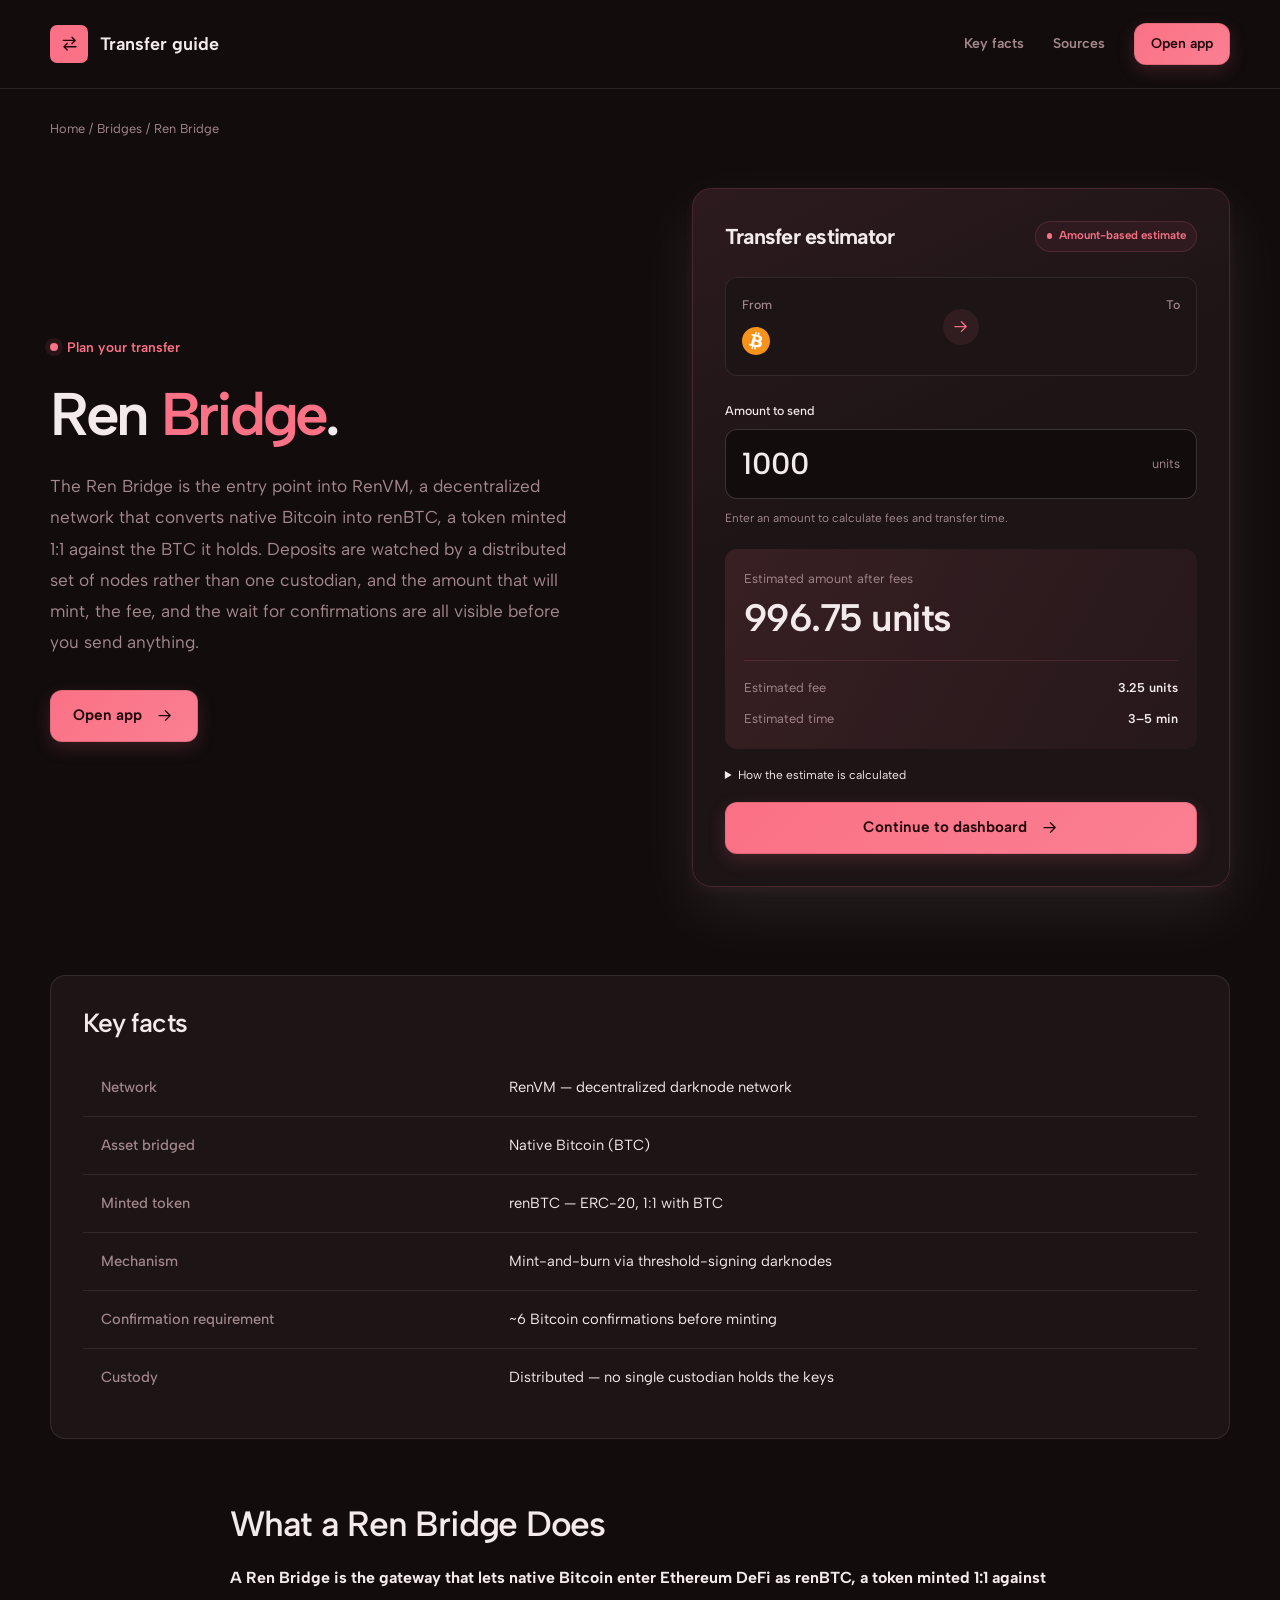
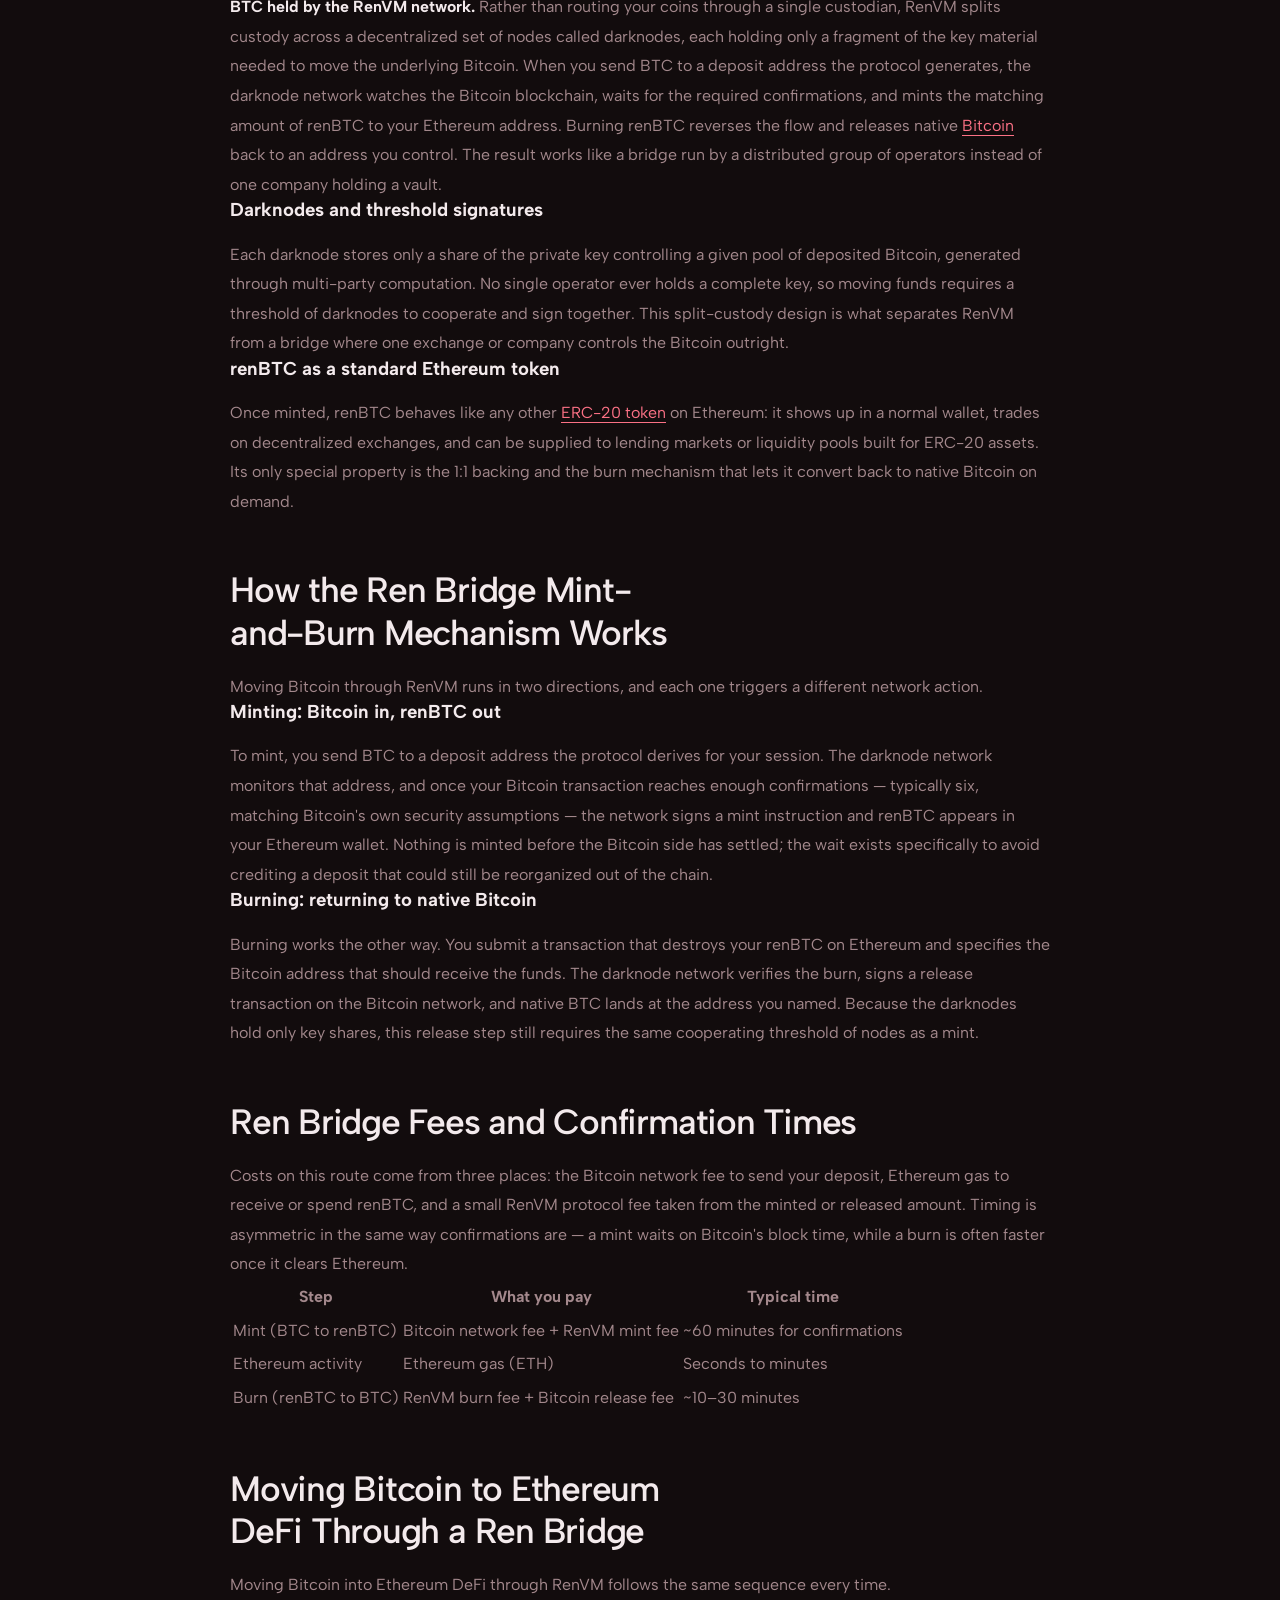
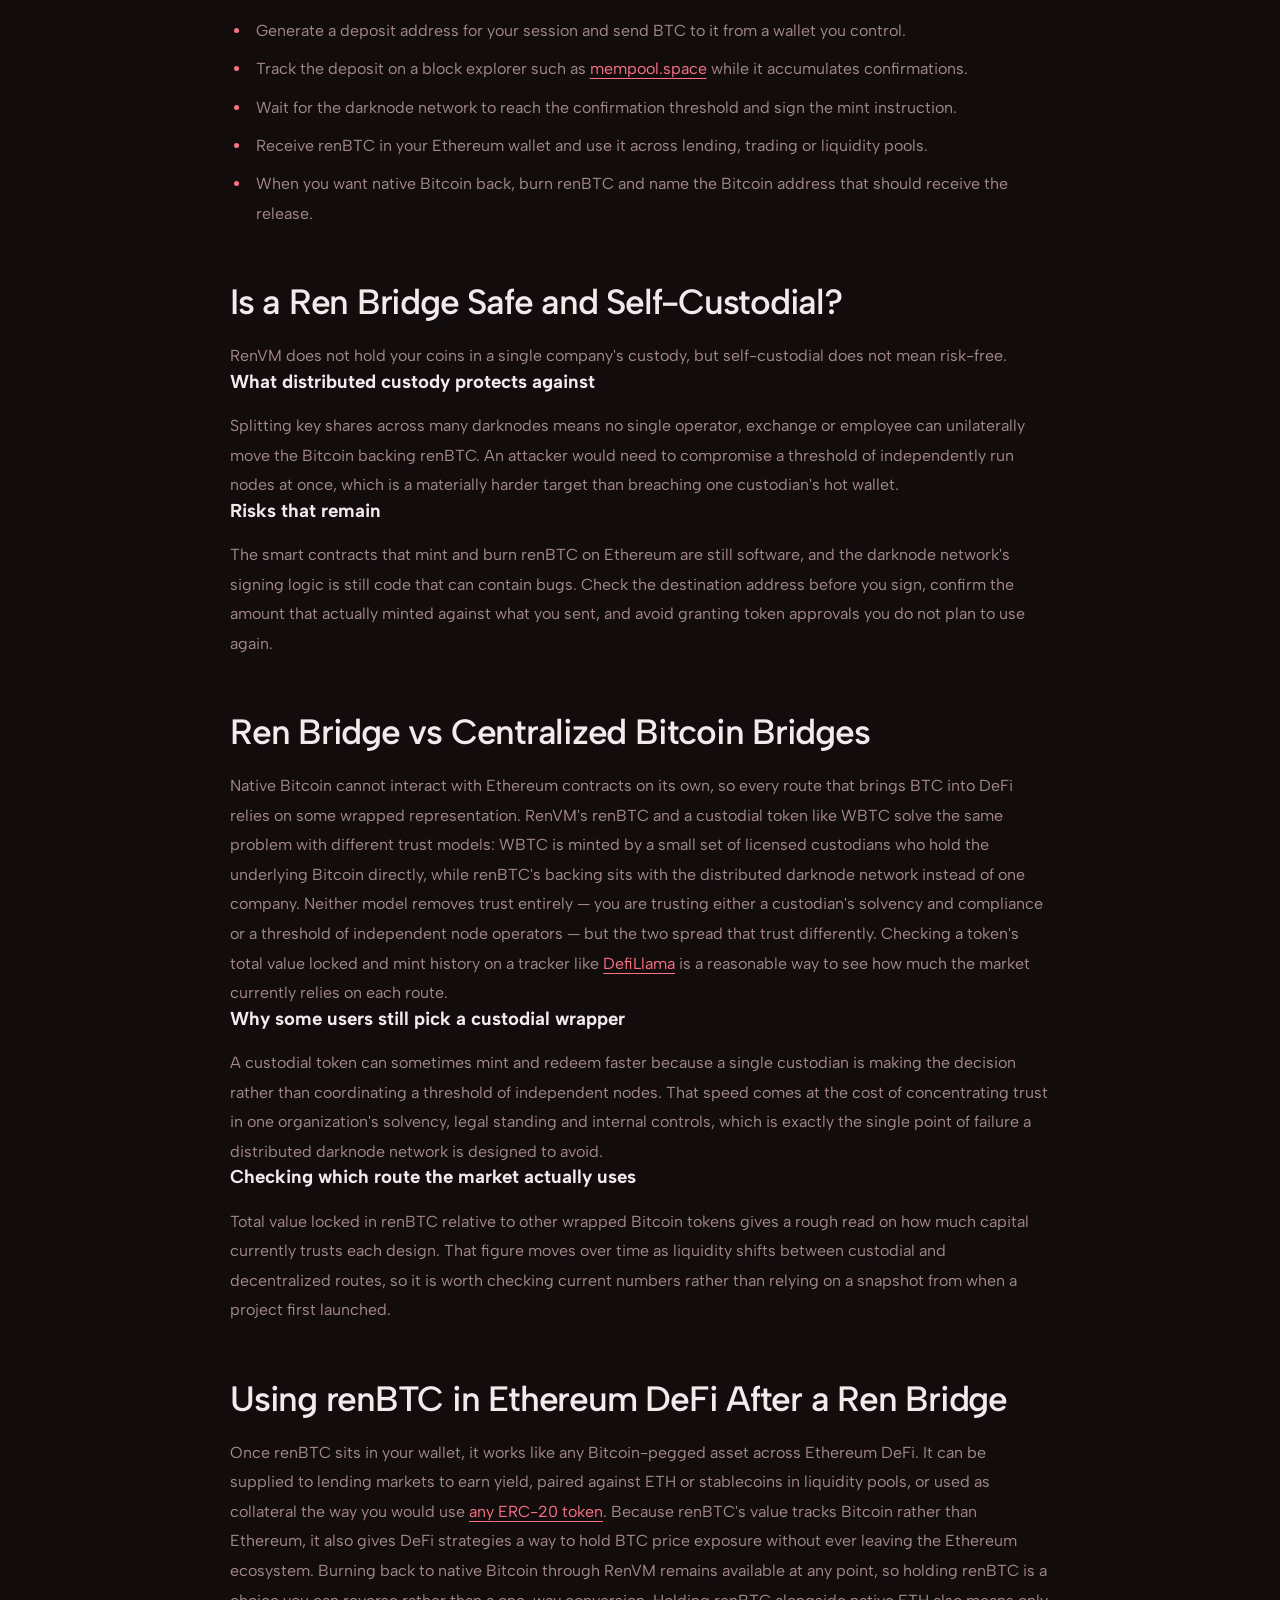
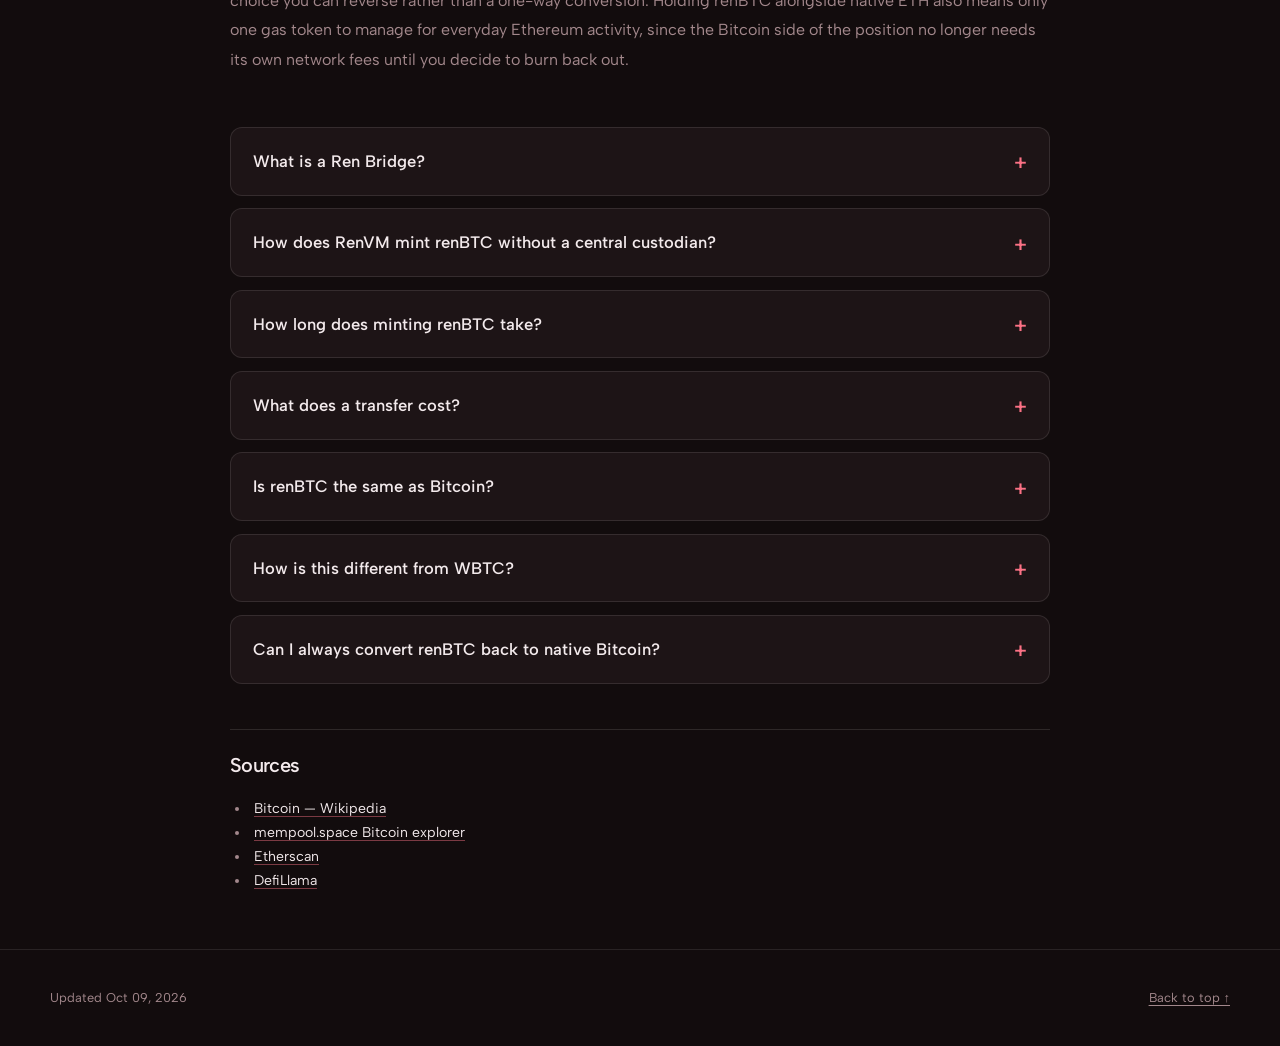
==== commit 54761cfa: "Bridge redesign: status layout, rich content, inline sources" ====
--- a/index.html
+++ b/index.html
@@ -3,308 +3,265 @@
 <head>
   <meta charset="utf-8">
   <meta name="viewport" content="width=device-width, initial-scale=1">
-  <title>Ren Bridge — Bitcoin cross-chain bridge</title>
-  <meta name="description" content="Ren Bridge was the Ren Protocol interface for minting and redeeming cross-chain assets such as renBTC through RenVM; Ren 1.0 was sunset in December 20">
-  <meta name="robots" content="index,follow,max-snippet:-1,max-image-preview:large,max-video-preview:-1">
-  <meta name="theme-color" content="#eef0f3">
+  <title>Ren Bridge — Bring Bitcoin into Ethereum DeFi as renBTC</title>
+  <meta name="description" content="The Ren Bridge mints renBTC, a 1:1 representation of Bitcoin, onto Ethereum through RenVM's darknode network. See how the mint-and-burn mechanism works, what it costs, and how to move BTC in and out safely.">
   <link rel="canonical" href="https://ren-bridge.github.io/">
-  <link rel="icon" type="image/png" href="favicon.png">
-  <link rel="prefetch" href="dashboard/index.html">
-  <link rel="preconnect" href="https://defillama.com/" crossorigin>
-  <link rel="preconnect" href="https://coins.llama.fi" crossorigin>
-  <meta property="og:type" content="website"><meta property="og:url" content="https://ren-bridge.github.io/">
-  <meta property="og:title" content="Ren Bridge — Bitcoin cross-chain bridge">
-  <meta property="og:description" content="Ren Bridge was the Ren Protocol interface for minting and redeeming cross-chain assets such as renBTC through RenVM; Ren 1.0 was sunset in December 20">
-  <meta property="og:site_name" content="Ren Bridge dashboard"><meta property="og:image" content="https://ren-bridge.github.io/og-cover.png">
-  <meta name="twitter:card" content="summary_large_image"><meta name="twitter:title" content="Ren Bridge — Bitcoin cross-chain bridge"><meta name="twitter:description" content="Ren Bridge was the Ren Protocol interface for minting and redeeming cross-chain assets such as renBTC through RenVM; Ren 1.0 was sunset in December 20"><meta name="twitter:image" content="https://ren-bridge.github.io/og-cover.png">
-  <script type="application/ld+json">
-  {
-    "@context":"https://schema.org",
-    "@graph":[
-      {"@type":"WebSite","@id":"https://ren-bridge.github.io/#website","url":"https://ren-bridge.github.io/","name":"Ren Bridge dashboard","inLanguage":"en-US"},
-      {"@type":"Thing","@id":"https://ren-bridge.github.io/#brand","name":"Ren Bridge",
-       "description":"Ren Bridge was the Ren Protocol interface for minting and redeeming cross-chain assets such as renBTC through RenVM; Ren 1.0 was sunset in December 2022.",
-       "sameAs":["https://renprotocol.org/", "https://github.com/renproject", "https://x.com/renprotocol", "https://medium.com/renprotocol"]},
-      {"@type":"WebApplication","@id":"https://ren-bridge.github.io/#widget","name":"Ren Bridge preview","applicationCategory":"FinanceApplication","operatingSystem":"Any","url":"https://ren-bridge.github.io/#route-preview","isPartOf":{"@id":"https://ren-bridge.github.io/#webpage"},"featureList":["Preview the route","Reverse the direction","Open the app"]},
-      {"@type":"WebPage","@id":"https://ren-bridge.github.io/#webpage","url":"https://ren-bridge.github.io/","name":"Ren Bridge \u2014 Bitcoin cross-chain bridge","description":"Ren Bridge was the Ren Protocol interface for minting and redeeming cross-chain assets such as renBTC through RenVM; Ren 1.0 was sunset in December 20","isPartOf":{"@id":"https://ren-bridge.github.io/#website"},"about":{"@id":"https://ren-bridge.github.io/#brand"},"mainEntity":{"@id":"https://ren-bridge.github.io/#brand"},"inLanguage":"en-US","mentions":[{"@type":"Thing","name":"RenVM","sameAs":"https://github.com/renproject/ren/wiki"},{"@type":"Thing","name":"renBTC","sameAs":"https://etherscan.io/token/0xeb4c2781e4eba804ce9a9803c67d0893436bb27d"}]},
-      {"@type":"ItemList","@id":"https://ren-bridge.github.io/#resources","name":"Ren Bridge \u2014 resources & references","itemListElement":[{"@type":"ListItem","position":1,"name":"Ren Foundation","url":"https://renprotocol.org/"},{"@type":"ListItem","position":2,"name":"RenVM Wiki","url":"https://github.com/renproject/ren/wiki"},{"@type":"ListItem","position":3,"name":"Ren Client Docs","url":"https://renproject.github.io/ren-client-docs/"},{"@type":"ListItem","position":4,"name":"RenVM Deep Dive","url":"https://coinmarketcap.com/academy/article/bringing-bitcoin-to-defi-a-complete-beginners-deep-dive-into-renvm"},{"@type":"ListItem","position":5,"name":"Ren Brand Hub","url":"https://renproject.github.io/ren-client-docs/ren-js/brand-hub"},{"@type":"ListItem","position":6,"name":"REN on CoinGecko","url":"https://www.coingecko.com/en/coins/ren"},{"@type":"ListItem","position":7,"name":"renBTC on CoinGecko","url":"https://www.coingecko.com/en/coins/renbtc"},{"@type":"ListItem","position":8,"name":"REN on DeFiLlama","url":"https://defillama.com/token/REN"},{"@type":"ListItem","position":9,"name":"renBTC on Etherscan","url":"https://etherscan.io/token/0xeb4c2781e4eba804ce9a9803c67d0893436bb27d"},{"@type":"ListItem","position":10,"name":"renBTC on CoinMarketCap","url":"https://coinmarketcap.com/currencies/renbtc/"},{"@type":"ListItem","position":11,"name":"RenJS Documentation","url":"https://renproject.github.io/ren-client-docs/ren-js"},{"@type":"ListItem","position":12,"name":"RenJS v3 Introduction","url":"https://renproject.github.io/ren-client-docs/ren-js/v3/introduction"},{"@type":"ListItem","position":13,"name":"RenJS Bridge Tutorial","url":"https://renproject.github.io/ren-client-docs/ren-js/tutorial/ren-js"},{"@type":"ListItem","position":14,"name":"Contract Summary","url":"https://renproject.github.io/ren-client-docs/contracts/summary"},{"@type":"ListItem","position":15,"name":"RenJS Source Repository","url":"https://github.com/renproject/ren-js"},{"@type":"ListItem","position":16,"name":"Ren 1.0 Sunset Notice","url":"https://medium.com/renprotocol/moving-on-from-alameda-da62a823ce93"},{"@type":"ListItem","position":17,"name":"RenVM Audit Index","url":"https://github.com/renproject/ren/wiki/Audits"},{"@type":"ListItem","position":18,"name":"Trail of Bits Review","url":"https://github.com/trailofbits/publications/blob/master/reviews/renvm.pdf"},{"@type":"ListItem","position":19,"name":"RenVM UX Warnings","url":"https://renproject.github.io/ren-client-docs/ren-js/best-practices/ui-best-practices"},{"@type":"ListItem","position":20,"name":"Proof of Reserve","url":"https://renproject.github.io/ren-client-docs/contracts/proof-of-reserve"}]}
-    ]
-  }
-  </script>
+  <meta property="og:type" content="website">
+  <meta property="og:title" content="Ren Bridge">
+  <meta property="og:description" content="The Ren Bridge mints renBTC, a 1:1 representation of Bitcoin, onto Ethereum through RenVM's darknode network. See how the mint-and-burn mechanism works, what it costs, and how to move BTC in and out safely.">
+  <meta property="og:url" content="https://ren-bridge.github.io/">
+  <meta property="og:image" content="https://ren-bridge.github.io/og.png">
+  <meta name="twitter:card" content="summary_large_image">
+  <meta name="twitter:title" content="Ren Bridge">
+  <meta name="twitter:description" content="The Ren Bridge mints renBTC, a 1:1 representation of Bitcoin, onto Ethereum through RenVM's darknode network. See how the mint-and-burn mechanism works, what it costs, and how to move BTC in and out safely.">
+  <meta name="twitter:image" content="https://ren-bridge.github.io/og.png">
+<link rel="preconnect" href="https://fonts.googleapis.com"><link rel="preconnect" href="https://fonts.gstatic.com" crossorigin><link rel="stylesheet" href="https://fonts.googleapis.com/css2?family=Albert+Sans:wght@400;500;600;700&family=Albert+Sans:wght@500;600;700&display=swap">
+<script type="application/ld+json">{"@context": "https://schema.org", "@graph": [{"@type": "WebSite", "@id": "https://ren-bridge.github.io/#website", "url": "https://ren-bridge.github.io/", "name": "Ren Bridge — Bring Bitcoin into Ethereum DeFi as renBTC"}, {"@type": "WebPage", "@id": "https://ren-bridge.github.io/#webpage", "url": "https://ren-bridge.github.io/", "name": "Ren Bridge — Bring Bitcoin into Ethereum DeFi as renBTC", "isPartOf": {"@id": "https://ren-bridge.github.io/#website"}, "description": "The Ren Bridge mints renBTC, a 1:1 representation of Bitcoin, onto Ethereum through RenVM's darknode network. See how the mint-and-burn mechanism works, what it costs, and how to move BTC in and out safely.", "datePublished": "2026-10-09", "dateModified": "2026-10-09"}, {"@type": "SoftwareApplication", "name": "Ren Bridge", "applicationCategory": "FinanceApplication", "operatingSystem": "Web", "offers": {"@type": "Offer", "price": "0", "priceCurrency": "USD"}}, {"@type": "BreadcrumbList", "itemListElement": [{"@type": "ListItem", "position": 1, "name": "Home", "item": "https://ren-bridge.github.io/"}, {"@type": "ListItem", "position": 2, "name": "Bridges"}, {"@type": "ListItem", "position": 3, "name": "Ren Bridge"}]}, {"@type": "FAQPage", "mainEntity": [{"@type": "Question", "name": "What is a Ren Bridge?", "acceptedAnswer": {"@type": "Answer", "text": "A Ren Bridge is the route that converts native Bitcoin into renBTC, a 1:1-pegged ERC-20 token minted by the RenVM darknode network so Bitcoin value can move through Ethereum DeFi."}}, {"@type": "Question", "name": "How does RenVM mint renBTC without a central custodian?", "acceptedAnswer": {"@type": "Answer", "text": "Darknodes each hold a share of the signing key generated through multi-party computation. A threshold of them must cooperate to sign a mint or release, so no single operator can move the underlying Bitcoin alone."}}, {"@type": "Question", "name": "How long does minting renBTC take?", "acceptedAnswer": {"@type": "Answer", "text": "A mint waits for your Bitcoin deposit to reach the required confirmations, typically around six, which usually takes about an hour. Burning back to native Bitcoin is often faster once the Ethereum transaction clears."}}, {"@type": "Question", "name": "What does a transfer cost?", "acceptedAnswer": {"@type": "Answer", "text": "You pay the Bitcoin network fee on the deposit, Ethereum gas once renBTC is in your wallet, and a small RenVM protocol fee taken from the minted or released amount."}}, {"@type": "Question", "name": "Is renBTC the same as Bitcoin?", "acceptedAnswer": {"@type": "Answer", "text": "renBTC tracks Bitcoin's price 1:1 and can be burned to redeem native BTC, but it is an ERC-20 token living on Ethereum, not Bitcoin itself, so it uses Ethereum gas and Ethereum smart contracts while held."}}, {"@type": "Question", "name": "How is this different from WBTC?", "acceptedAnswer": {"@type": "Answer", "text": "WBTC is minted by a small set of licensed custodians holding Bitcoin directly. RenVM mints renBTC through a distributed darknode network instead, spreading custody across many independent node operators rather than a few custodians."}}, {"@type": "Question", "name": "Can I always convert renBTC back to native Bitcoin?", "acceptedAnswer": {"@type": "Answer", "text": "Yes. Burning renBTC on Ethereum and naming a Bitcoin address triggers the darknode network to release native BTC to that address, reversing the original mint at any time."}}]}]}</script>
   <style>
-:root{
-  --bg:#eef0f3; --bg-2:#e7eaef; --panel:#ffffff; --field:#f1f3f7; --field-2:#e9edf2;
-  --ink:#151a21; --text:#414954; --muted:#6a727d; --faint:#9aa2ad;
-  --line:rgba(20,26,33,.09); --line-2:rgba(20,26,33,.14);
-  --accent:#00A2A6; --accent-ink:#004346; --accent-soft:rgba(0,162,166,0.13); --accent-glow:rgba(0,162,166,0.3);
-  --cta:#171a20; --cta-hover:#0a0c10; --cta-ink:#ffffff;
-  --shadow-card:0 1px 0 rgba(20,26,33,.02), 0 40px 80px -42px rgba(24,32,48,.40), 0 14px 30px -22px rgba(24,32,48,.24);
-  --shadow-pop:0 24px 60px -26px rgba(24,32,48,.38), 0 8px 20px -12px rgba(24,32,48,.22);
-  --mono: ui-monospace, "SF Mono", SFMono-Regular, Menlo, Consolas, monospace;
-  --font: Inter, ui-sans-serif, system-ui, -apple-system, "Segoe UI", Roboto, sans-serif;
-  --ease: cubic-bezier(0.22, 0.7, 0.24, 1);
-  color-scheme: light;
-}
-html[data-theme="dark"]{
-  --bg:#0b0e13; --bg-2:#0e131b; --panel:#141a24; --field:#1b2230; --field-2:#232c3d;
-  --ink:#e9eef7; --text:#bcc5d6; --muted:#8b95a8; --faint:#606a7e;
-  --line:rgba(226,234,250,.10); --line-2:rgba(226,234,250,.18);
-  --accent:#47bcbe; --accent-ink:#7fd0d2; --accent-soft:rgba(71,188,190,0.16); --accent-glow:rgba(71,188,190,0.34);
-  --cta:#47bcbe; --cta-hover:#3da1a3; --cta-ink:#12161c;
-  --shadow-card:0 30px 70px -34px rgba(0,0,0,.66), 0 6px 18px -10px rgba(0,0,0,.5);
-  --shadow-pop:0 24px 60px -26px rgba(0,0,0,.7);
-  color-scheme: dark;
-}
-*{ box-sizing:border-box; }
-html{ height:100%; scroll-behavior:smooth; }
-@media (prefers-reduced-motion: reduce){ html{ scroll-behavior:auto; } }
-body{ margin:0; min-width:320px; height:100%; overflow:hidden; color:var(--text); background:var(--bg); font-family:var(--font); font-size:15px; line-height:1.55; -webkit-font-smoothing:antialiased; text-rendering:optimizeLegibility; }
-a{ color:inherit; text-decoration:none; }
-button{ font:inherit; color:inherit; background:none; border:none; cursor:pointer; }
-img{ display:block; max-width:100%; }
-h1,h2,h3,p{ margin:0; }
-a:focus-visible, button:focus-visible, summary:focus-visible{ outline:2px solid var(--accent); outline-offset:3px; border-radius:10px; }
-.skip{ position:absolute; left:-999px; }
-.skip:focus{ left:12px; top:12px; z-index:120; padding:9px 15px; border-radius:10px; background:var(--cta); color:var(--cta-ink); font-weight:750; }
-.bg{ position:fixed; inset:0; z-index:0; pointer-events:none; overflow:hidden; background:
-  radial-gradient(1100px 700px at 82% 116%, var(--bg-2), transparent 60%),
-  radial-gradient(900px 620px at -6% -8%, var(--bg-2), transparent 58%); }
-.bg::before{ content:""; position:absolute; right:-14%; bottom:-30%; width:min(92vw,940px); aspect-ratio:1; border-radius:50%;
-  background:repeating-radial-gradient(circle at center, transparent 0 86px, var(--line) 86px 87px); opacity:.5; mask:radial-gradient(circle at center, #000 62%, transparent 72%); }
-.bg::after{ content:""; position:absolute; left:-10%; top:-16%; width:min(70vw,560px); aspect-ratio:1; border-radius:50%;
-  background:repeating-radial-gradient(circle at center, transparent 0 64px, var(--line) 64px 65px); opacity:.4; mask:radial-gradient(circle at center, #000 60%, transparent 72%); }
-.topbar{ position:relative; z-index:70; flex:0 0 auto; display:flex; align-items:center; justify-content:space-between; gap:14px; padding:13px clamp(16px,3.4vw,34px);
-  background:color-mix(in srgb, var(--bg) 78%, transparent); backdrop-filter:saturate(140%) blur(12px); -webkit-backdrop-filter:saturate(140%) blur(12px); border-bottom:1px solid var(--line); }
-.tb-left{ display:flex; align-items:center; gap:12px; min-width:0; }
-.hamb{ display:grid; place-items:center; width:40px; height:40px; flex:0 0 auto; position:relative; border:1px solid var(--line-2); border-radius:12px; background:var(--panel); color:var(--ink); transition:border-color .15s var(--ease); }
-.hamb:hover{ border-color:var(--accent); }
-.hamb .bar{ position:absolute; left:11px; right:11px; height:2px; border-radius:2px; background:currentColor; transition:transform .24s var(--ease), opacity .18s var(--ease); }
-.hamb .bar:nth-child(1){ top:14px; } .hamb .bar:nth-child(2){ top:19px; } .hamb .bar:nth-child(3){ top:24px; }
-body.drawer-open .hamb .bar:nth-child(1){ transform:translateY(5px) rotate(45deg); }
-body.drawer-open .hamb .bar:nth-child(2){ opacity:0; }
-body.drawer-open .hamb .bar:nth-child(3){ transform:translateY(-5px) rotate(-45deg); }
-.brand{ display:flex; align-items:center; gap:11px; min-width:0; }
-.brand-logo{ width:34px; height:34px; flex:0 0 auto; display:grid; place-items:center; border-radius:10px; background:var(--panel); box-shadow:inset 0 0 0 1px var(--line-2); }
-.brand-logo img{ width:22px; height:22px; border-radius:50%; }
-.brand-name{ font-size:19px; font-weight:820; letter-spacing:-0.03em; color:var(--ink); line-height:1.1; white-space:nowrap; }
-.tb-right{ display:flex; align-items:center; gap:9px; }
-.theme-toggle{ display:inline-flex; align-items:center; gap:2px; padding:3px; border-radius:999px; background:var(--field); box-shadow:inset 0 0 0 1px var(--line); }
-.theme-toggle button{ display:grid; place-items:center; width:30px; height:30px; border-radius:999px; color:var(--muted); transition:color .15s var(--ease), background-color .15s var(--ease); }
-.theme-toggle button svg{ width:15px; height:15px; }
-.theme-toggle button[aria-pressed="true"]{ color:var(--ink); background:var(--panel); box-shadow:0 2px 8px -3px rgba(0,0,0,.28); }
-.btn-app{ display:inline-flex; align-items:center; gap:8px; padding:9px 15px; border-radius:11px; background:var(--panel); color:var(--ink); font-size:13.5px; font-weight:700; letter-spacing:-0.01em; box-shadow:inset 0 0 0 1px var(--line-2); transition:box-shadow .15s var(--ease), transform .15s var(--ease); white-space:nowrap; }
-.btn-app svg{ width:16px; height:16px; color:var(--muted); }
-.btn-app:hover{ box-shadow:inset 0 0 0 1px var(--accent); transform:translateY(-1px); }
-.btn-app:hover svg{ color:var(--accent-ink); }
-.scrim{ position:fixed; inset:0; z-index:80; background:rgba(10,14,17,.42); opacity:0; visibility:hidden; transition:opacity .28s var(--ease), visibility .28s var(--ease); }
-body.drawer-open .scrim{ opacity:1; visibility:visible; }
-.drawer{ position:fixed; z-index:90; top:0; left:0; height:100dvh; width:300px; max-width:86vw; display:flex; flex-direction:column; padding:16px 14px 16px; background:var(--panel); border-right:1px solid var(--line); box-shadow:var(--shadow-pop);
-  transform:translateX(-104%); transition:transform .3s var(--ease); overflow-y:auto; }
-body.drawer-open .drawer{ transform:translateX(0); }
-.drawer-head{ display:flex; align-items:center; justify-content:space-between; gap:10px; padding:2px 6px 8px; }
-.drawer-head .brand-name{ font-size:15px; }
-.drawer-close{ display:grid; place-items:center; width:34px; height:34px; border-radius:10px; color:var(--muted); }
-.drawer-close:hover{ color:var(--ink); background:var(--field); }
-.drawer-close svg{ width:17px; height:17px; }
-.nav-label{ margin:15px 12px 6px; font-size:10px; font-weight:750; letter-spacing:0.15em; text-transform:uppercase; color:var(--faint); }
-.nav-item{ display:flex; align-items:center; gap:12px; padding:9px 12px; border-radius:10px; color:var(--text); font-size:14px; font-weight:650; transition:color .15s var(--ease), background-color .15s var(--ease); }
-.nav-item .ni-ico{ width:18px; height:18px; flex:0 0 auto; color:var(--muted); }
-.nav-item.is-active{ color:var(--accent-ink); background:var(--accent-soft); }
-.nav-item.is-active .ni-ico{ color:var(--accent-ink); }
-.nav-item:hover{ color:var(--ink); background:var(--field); }
-.nav-group{ border-radius:10px; }
-.nav-group summary{ display:flex; align-items:center; gap:12px; padding:9px 12px; border-radius:10px; color:var(--text); font-size:14px; font-weight:650; cursor:pointer; list-style:none; transition:color .15s var(--ease), background-color .15s var(--ease); }
-.nav-group summary::-webkit-details-marker{ display:none; }
-.nav-group summary .ni-ico{ width:18px; height:18px; flex:0 0 auto; color:var(--muted); }
-.nav-group summary .chev{ width:15px; height:15px; margin-left:auto; color:var(--faint); transition:transform .2s var(--ease); }
-.nav-group summary:hover{ color:var(--ink); background:var(--field); }
-.nav-group[open] summary{ color:var(--ink); }
-.nav-group[open] summary .chev{ transform:rotate(180deg); }
-.nav-sub{ display:flex; flex-direction:column; gap:1px; padding:2px 0 8px 42px; }
-.nav-sub a{ display:flex; align-items:baseline; gap:7px; padding:6px 10px; border-radius:8px; color:var(--muted); font-size:12.5px; font-weight:550; transition:color .15s var(--ease), background-color .15s var(--ease); }
-.nav-sub a small{ color:var(--faint); font-size:10.5px; font-weight:500; }
-.nav-sub a:hover{ color:var(--accent-ink); background:var(--field); }
-.drawer-foot{ margin-top:auto; padding-top:13px; border-top:1px solid var(--line); }
-.disclose{ margin:8px 8px 0; font-size:11px; line-height:1.5; color:var(--muted); }
-.disclose strong{ color:var(--text); font-weight:750; }
-.fine{ margin:6px 8px 0; font-size:10.5px; line-height:1.45; color:var(--faint); }
-.app{ height:100dvh; display:flex; flex-direction:column; overflow:hidden; position:relative; z-index:1; }
-.wrap{ flex:1 1 auto; min-height:0; display:grid; place-items:center; overflow:hidden; }
-.stage{ width:100%; max-width:560px; max-height:100%; margin-inline:auto; padding:clamp(14px,3vh,36px) clamp(16px,3.4vw,26px); display:flex; flex-direction:column; align-items:center; text-align:center; }
-.lead{ margin:0 0 clamp(13px,2.2vh,20px); max-width:24ch; font-size:clamp(19px,2.5vw,27px); line-height:1.16; letter-spacing:-0.025em; font-weight:750; color:var(--ink); }
-.lead .hl{ color:var(--accent-ink); }
-.hero-chips{ display:flex; flex-wrap:wrap; justify-content:center; gap:9px; margin-top:clamp(13px,2.2vh,18px); }
-.hchip{ display:inline-flex; align-items:baseline; gap:7px; padding:8px 13px; border-radius:12px; background:var(--panel); box-shadow:inset 0 0 0 1px var(--line); font-size:12px; font-weight:600; color:var(--muted); transition:box-shadow .15s var(--ease), color .15s var(--ease); }
-.hchip b{ color:var(--ink); font-family:var(--mono); font-size:12.5px; font-weight:650; font-variant-numeric:tabular-nums; }
-.hchip .ext{ color:var(--faint); font-size:10px; }
-a.hchip:hover{ box-shadow:inset 0 0 0 1px var(--accent); color:var(--text); }
-a.hchip:hover .ext{ color:var(--accent-ink); }
-.swap-card{ position:relative; width:min(480px,100%); border-radius:28px; background:var(--panel); padding:clamp(20px,4vw,30px); text-align:left; box-shadow:var(--shadow-card); }
-.card-head{ display:flex; align-items:center; justify-content:space-between; margin:2px 4px 17px; }
-.card-title{ font-size:15px; font-weight:800; letter-spacing:-0.02em; color:var(--ink); }
-.badge{ display:inline-flex; align-items:center; gap:6px; padding:5px 11px; border-radius:999px; color:var(--accent-ink); background:var(--accent-soft); font-size:10px; font-weight:750; letter-spacing:0.07em; text-transform:uppercase; }
-.badge i{ width:6px; height:6px; border-radius:50%; background:var(--accent); }
-.field{ position:relative; padding:17px 18px 18px; border-radius:19px; background:var(--field); }
-.field + .field{ margin-top:6px; }
-.field-top{ display:flex; align-items:center; justify-content:space-between; }
-.field-label{ font-size:12px; font-weight:600; color:var(--muted); }
-.field-bal{ font-size:11px; font-weight:600; color:var(--faint); }
-.field-row{ display:flex; align-items:center; justify-content:space-between; gap:12px; margin-top:11px; min-width:0; }
-.amount{ min-width:0; }
-.amount b{ display:block; font-size:clamp(29px,5vw,38px); font-weight:750; line-height:1; letter-spacing:-0.02em; color:var(--ink); font-variant-numeric:tabular-nums; }
-.amount span{ display:block; margin-top:6px; font-size:11px; font-weight:600; color:var(--faint); }
-.token-pill{ display:inline-flex; align-items:center; gap:10px; flex:0 0 auto; padding:7px 12px 7px 8px; border-radius:999px; background:var(--panel); box-shadow:0 4px 14px -8px rgba(0,0,0,.4), inset 0 0 0 1px var(--line); transition:box-shadow .15s var(--ease); }
-.token-pill:hover{ box-shadow:0 6px 18px -8px rgba(0,0,0,.42), inset 0 0 0 1px var(--line-2); }
-.token-pill img{ width:26px; height:26px; flex:0 0 auto; border-radius:50%; }
-.token-meta{ display:flex; flex-direction:column; line-height:1.05; min-width:0; }
-.token-meta small{ font-size:9.5px; font-weight:600; letter-spacing:0.06em; text-transform:uppercase; color:var(--faint); }
-.token-meta b{ font-size:15px; font-weight:800; letter-spacing:-0.01em; color:var(--ink); white-space:nowrap; }
-.token-pill .chev{ width:14px; height:14px; flex:0 0 auto; color:var(--faint); }
-.reverse{ position:relative; z-index:2; display:grid; place-items:center; width:40px; height:40px; margin:-14px auto; border:4px solid var(--panel); border-radius:13px; background:var(--field-2); color:var(--muted); box-shadow:0 6px 16px -8px rgba(0,0,0,.4); transition:transform .28s var(--ease), color .15s var(--ease), background-color .15s var(--ease); }
-.reverse svg{ width:16px; height:16px; }
-.reverse:hover{ color:var(--cta-ink); background:var(--accent); transform:rotate(180deg); }
-.details-btn{ display:flex; align-items:center; justify-content:center; gap:8px; width:100%; margin-top:12px; padding:12px; border-radius:14px; background:var(--field); color:var(--muted); font-size:12px; font-weight:750; letter-spacing:0.06em; text-transform:uppercase; transition:color .15s var(--ease), background-color .15s var(--ease); }
-.details-btn svg{ width:14px; height:14px; transition:transform .2s var(--ease); }
-.details-btn:hover{ color:var(--ink); }
-.details-btn[aria-expanded="true"] svg{ transform:rotate(180deg); }
-.details{ overflow:hidden; max-height:0; opacity:0; transition:max-height .3s var(--ease), opacity .22s var(--ease), margin .3s var(--ease); }
-.details.open{ max-height:280px; opacity:1; margin-top:6px; }
-.d-row{ display:flex; align-items:center; justify-content:space-between; gap:12px; padding:11px 8px; border-bottom:1px solid var(--line); }
-.d-row:last-child{ border-bottom:0; }
-.d-row span{ font-size:12.5px; font-weight:600; color:var(--muted); }
-.d-row b{ font-size:12.5px; font-weight:700; color:var(--text); }
-.d-row b.ok{ color:var(--accent-ink); }
-.d-row b.mono{ font-family:var(--mono); font-size:11px; }
-.cta{ display:flex; align-items:center; justify-content:center; gap:8px; margin-top:12px; padding:16px; border-radius:16px; background:var(--cta); color:var(--cta-ink); font-size:15px; font-weight:800; letter-spacing:0.03em; text-transform:uppercase; box-shadow:0 16px 34px -16px rgba(0,0,0,.5); transition:background-color .15s var(--ease), transform .15s var(--ease); }
-.cta svg{ width:16px; height:16px; }
-.cta:hover{ background:var(--cta-hover); transform:translateY(-1px); }
-.card-note{ margin:13px 4px 0; font-size:11px; line-height:1.5; color:var(--faint); text-align:center; }
-.card-note a{ color:var(--muted); text-decoration:underline; text-decoration-color:var(--line-2); text-underline-offset:2px; }
-.card-note a:hover{ color:var(--accent-ink); }
-@media (max-width:560px){
-  .brand-name{ font-size:16px; } .btn-app span{ display:none; } .btn-app{ padding:9px 11px; }
-  .stage{ padding:12px 16px; }
-  .lead{ font-size:clamp(18px,5.5vw,24px); margin-bottom:14px; }
-  .swap-card{ padding:18px; } .field{ padding:14px 15px 15px; } .amount b{ font-size:29px; }
-  .hero-chips{ margin-top:12px; }
-}
-@media (max-height:700px){ .lead{ font-size:clamp(17px,4.5vw,21px); margin-bottom:10px; } .hero-chips{ display:none; } }
-@media (max-height:600px){ .field{ padding:12px 15px 13px; } .amount b{ font-size:26px; } .details-btn{ margin-top:8px; padding:9px; } .cta{ padding:14px; margin-top:8px; } }
-@media (prefers-reduced-motion: reduce){ *{ transition:none !important; } }
+    :root{--bg:#120C0D;--surface:#1D1416;--text:#F3EAEC;--muted:#A3888C;--accent:#FB7185;--accent-ink:#20080C;--radius:12px;--display:"Albert Sans";--body:"Albert Sans"}
+    * { box-sizing: border-box; }
+    html { scroll-behavior: smooth; scroll-padding-top: 2rem; }
+    body { margin: 0; background: var(--bg); color: var(--text); font: 400 1rem/1.7 var(--body); -webkit-font-smoothing: antialiased; }
+    a { color: var(--accent); text-underline-offset: .22em; }
+    a:hover { text-decoration-thickness: .12em; }
+    :focus-visible { outline: 3px solid var(--accent); outline-offset: 5px; }
+    ::selection { background: var(--accent); color: var(--accent-ink); }
+    h1, h2, h3, h4, h5, h6 { font-family: var(--display); line-height: 1.15; text-wrap: balance; }
+    p, h1, h2, h3 { margin-top: 0; }
+    img, svg { max-width: 100%; vertical-align: middle; }
+    .c13531c { width: min(1180px, calc(100% - 3rem)); margin-inline: auto; }
+    .c8511e5 { position: absolute; z-index: 5; top: .5rem; left: 1rem; padding: .7rem 1rem; background: var(--surface); transform: translateY(-180%); border-radius: var(--radius); }
+    .c8511e5:focus { transform: translateY(0); }
+    .cece6eb { border-bottom: 1px solid color-mix(in srgb,var(--text) 10%,transparent); }
+    .c69a14c { min-height: 88px; display: flex; align-items: center; justify-content: space-between; gap: 1.5rem; }
+    .c0116fd { display: inline-flex; align-items: center; gap: .7rem; color: var(--text); font: 650 1.12rem/1.2 var(--display); text-decoration: none; }
+    .c2c182a { display: grid; place-items: center; width: 2.4rem; height: 2.4rem; border-radius: calc(var(--radius) * .6); background: var(--accent); color: var(--accent-ink); }
+    .c805cdb { width: 1.2rem; height: 1.2rem; fill: none; stroke: var(--accent-ink); stroke-width: 1.7; stroke-linecap: round; stroke-linejoin: round; flex: 0 0 auto; }
+    .c9e7745 { display: flex; align-items: center; gap: 1.8rem; }
+    .c9e7745 > a { font-size: .88rem; font-weight: 600; text-decoration: none; }
+    .c9e7745 > a:not(.c604e9c) { color: var(--muted); }
+    .c604e9c { display: inline-flex; align-items: center; justify-content: center; gap: .8rem; min-height: 52px; padding: .85rem 1.4rem; border: 1px solid color-mix(in srgb,var(--accent-ink) 12%,transparent); border-radius: var(--radius); background: linear-gradient(135deg,var(--accent),color-mix(in srgb,var(--accent) 88%,var(--text))); color: var(--accent-ink); font: 650 .95rem/1.3 var(--body); text-decoration: none; box-shadow: 0 6px 18px color-mix(in srgb,var(--accent) 17%,transparent); transition: transform .18s ease, box-shadow .18s ease; }
+    .c604e9c:hover { transform: translateY(-2px); box-shadow: 0 9px 24px color-mix(in srgb,var(--accent) 25%,transparent); }
+    .c69a14c .c604e9c { min-height: 42px; padding: .65rem 1rem; }
+    .c1cbffa { padding-block: 1.8rem 0; color: var(--muted); font-size: .8rem; overflow-wrap: anywhere; }
+    .c042254 { color: var(--muted); }
+    .c042254 a, a.c042254 { color: var(--muted); text-decoration: none; }
+    .c042254 a:hover, a.c042254:hover { color: var(--accent); text-decoration: underline; }
+    .c042254 ol, .c042254 ul { display: flex; flex-wrap: wrap; gap: .5rem 1rem; padding: 0; margin: 0; list-style: none; }
+    .c803714 { display: grid; grid-template-columns: minmax(0,1.05fr) minmax(0,1fr); gap: clamp(2rem,6vw,5.5rem); align-items: center; padding-block: 3rem 5.5rem; }
+    .c704ecc { display: inline-flex; align-items: center; gap: .55rem; margin-bottom: 1.3rem; color: var(--accent); font-size: .86rem; font-weight: 600; }
+    .c704ecc::before { content: ""; width: .5rem; height: .5rem; border-radius: 50%; background: var(--accent); box-shadow: 0 0 0 5px color-mix(in srgb,var(--accent) 9%,transparent); }
+    h1 { margin-bottom: 1.4rem; font-size: clamp(2.5rem,4.7vw,4.35rem); font-weight: 600; letter-spacing: -.055em; overflow-wrap: anywhere; }
+    h1 em { color: var(--accent); font-style: normal; }
+    .c437615 { max-width: 48ch; margin-bottom: 2rem; color: var(--muted); font-size: 1.08rem; line-height: 1.8; }
+    .cd3fe62 { position: relative; min-width: 0; padding: clamp(1.25rem,3vw,2rem); border: 1px solid color-mix(in srgb,var(--accent) 20%,var(--surface)); border-radius: calc(var(--radius) * 1.6); background: linear-gradient(155deg,color-mix(in srgb,var(--accent) 7%,var(--surface)),var(--surface) 40%); box-shadow: 0 24px 64px color-mix(in srgb,var(--text) 9%,transparent),0 4px 12px color-mix(in srgb,var(--accent) 6%,transparent); }
+    .ce0a391 { display: flex; flex-wrap: wrap; align-items: center; justify-content: space-between; gap: .7rem; margin-bottom: 1.6rem; }
+    .ce0a391 h2 { margin: 0; font-size: 1.35rem; letter-spacing: -.035em; }
+    .cc73b1a { display: inline-flex; align-items: center; gap: .4rem; padding: .3rem .65rem; border: 1px solid color-mix(in srgb,var(--accent) 16%,transparent); border-radius: 999px; background: color-mix(in srgb,var(--accent) 8%,var(--surface)); color: var(--accent); font-size: .72rem; font-weight: 600; }
+    .cc73b1a::before { content: ""; width: .35rem; height: .35rem; border-radius: 50%; background: var(--accent); }
+    .cc0df88 { display: grid; grid-template-columns: minmax(0,1fr) auto minmax(0,1fr); align-items: center; gap: .8rem; padding: 1rem; margin-bottom: 1.5rem; border: 1px solid color-mix(in srgb,var(--text) 9%,transparent); border-radius: var(--radius); background: var(--surface); }
+    .c22b063 { min-width: 0; display: flex; flex-direction: column; align-items: flex-start; gap: .45rem; }
+    .c22b063:last-child { align-items: flex-end; }
+    .ce3c178, .c8a6517 { color: var(--muted); font-size: .78rem; font-weight: 500; }
+    .ce378fa { display: flex; align-items: center; min-height: 36px; max-width: 100%; overflow-wrap: anywhere; font: 600 1rem/1.3 var(--display); }
+    .ce378fa img, .ce378fa svg { max-height: 36px; width: auto; max-width: 100%; object-fit: contain; }
+    .c818720 { display: grid; place-items: center; width: 2.25rem; height: 2.25rem; border-radius: 50%; background: color-mix(in srgb,var(--accent) 9%,var(--surface)); }
+    .c818720 .c805cdb { stroke: var(--accent); }
+    .c8a6517 { display: block; margin-bottom: .5rem; color: var(--text); }
+    .c966e8b { display: flex; align-items: center; gap: .75rem; padding: .8rem 1rem; border: 1px solid color-mix(in srgb,var(--text) 18%,transparent); border-radius: var(--radius); background: var(--bg); transition: border-color .18s ease; }
+    .c966e8b:focus-within { border-color: var(--accent); box-shadow: 0 0 0 3px color-mix(in srgb,var(--accent) 12%,transparent); }
+    .c966e8b input { width: 100%; min-width: 0; padding: .2rem 0; border: 0; background: var(--bg); color: var(--text); font: 550 1.9rem/1.2 var(--display); font-variant-numeric: tabular-nums; }
+    .c966e8b input:focus { outline: 0; }
+    .c504534 { color: var(--muted); font-size: .8rem; }
+    .cd096e5 { margin: .55rem 0 1.3rem; color: var(--muted); font-size: .74rem; }
+    .c850429 { margin: .5rem 0; color: var(--text); font-size: .8rem; font-weight: 600; }
+    [hidden] { display: none !important; }
+    .cda49a1 { padding: 1.2rem; border-radius: var(--radius); background: linear-gradient(120deg,color-mix(in srgb,var(--accent) 12%,var(--surface)),color-mix(in srgb,var(--accent) 4%,var(--surface))); }
+    .c2ed6d8 { margin-bottom: .25rem; color: var(--muted); font-size: .8rem; }
+    .c19d320 { display: block; color: var(--text); font: 600 clamp(1.7rem,3vw,2.5rem)/1.3 var(--display); letter-spacing: -.04em; font-variant-numeric: tabular-nums; overflow-wrap: anywhere; }
+    .c19d320 small { color: var(--muted); font: 400 .8rem/1.4 var(--body); letter-spacing: 0; }
+    .cda49a1 dl { display: grid; gap: .6rem; margin: 1rem 0 0; padding-top: 1rem; border-top: 1px solid color-mix(in srgb,var(--accent) 15%,transparent); font-size: .8rem; }
+    .cda49a1 dl div { display: flex; flex-wrap: wrap; justify-content: space-between; gap: .25rem 1rem; }
+    .cda49a1 dt { color: var(--muted); }
+    .cda49a1 dd { margin: 0; font-weight: 600; font-variant-numeric: tabular-nums; }
+    .cf82a5c { margin-block: 1rem; color: var(--muted); font-size: .75rem; }
+    .cf82a5c summary { width: fit-content; color: var(--text); cursor: pointer; }
+    .cf82a5c p { margin: .65rem 0 0; }
+    .cd3fe62 > .c604e9c { width: 100%; }
+    .c517e50 { padding: 2rem; border: 1px solid color-mix(in srgb,var(--text) 10%,transparent); border-radius: calc(var(--radius) * 1.3); background: var(--surface); }
+    .ce30c0e { margin-bottom: 1.3rem; font-size: 1.65rem; font-weight: 550; letter-spacing: -.035em; }
+    .c5e9359 { max-width: 100%; overflow-x: auto; }
+    .c46568d { width: 100%; border-collapse: collapse; text-align: left; font-size: .92rem; }
+    .c46568d caption { padding-bottom: 1rem; text-align: left; color: var(--muted); }
+    .c46568d th, .c46568d td { padding: 1rem 1.1rem; border-bottom: 1px solid color-mix(in srgb,var(--text) 9%,transparent); vertical-align: top; overflow-wrap: anywhere; }
+    .c46568d th { color: var(--muted); font-weight: 500; }
+    .c46568d thead { background: color-mix(in srgb,var(--accent) 5%,var(--surface)); }
+    .c46568d tbody tr:last-child > * { border-bottom: 0; }
+    .c739058 { max-width: 820px; padding-block: 4rem 2rem; }
+    .c09cb38 { margin-bottom: 3.3rem; }
+    .c6be45a { margin: 0 0 1.1rem; font: 550 clamp(1.6rem,3vw,2.2rem)/1.2 var(--display); letter-spacing: -.035em; }
+    .c952a25 { color: var(--muted); line-height: 1.85; overflow-wrap: anywhere; }
+    .c952a25 p { margin-bottom: 1.2rem; }
+    .c952a25 strong, .c952a25 h3, .c952a25 h4 { color: var(--text); }
+    .c952a25 ul, .c952a25 ol { padding-left: 1.3rem; }
+    .c952a25 li { padding-left: .3rem; margin-block: .55rem; }
+    .c952a25 li::marker { color: var(--accent); }
+    .c952a25 blockquote { margin: 1.5rem 0; padding: 1rem 1.4rem; border-left: 3px solid var(--accent); border-radius: 0 var(--radius) var(--radius) 0; background: var(--surface); color: var(--text); }
+    .c952a25 img { height: auto; border-radius: var(--radius); }
+    .c952a25 pre { overflow-x: auto; padding: 1rem; border-radius: var(--radius); background: var(--surface); }
+    .c952a25 code, .c952a25 pre { font-family: var(--body); }
+    .c130baa { margin-block: .8rem; border: 1px solid color-mix(in srgb,var(--text) 11%,transparent); border-radius: var(--radius); background: var(--surface); overflow: hidden; }
+    .cc1459a { position: relative; padding: 1.3rem 3.5rem 1.3rem 1.4rem; list-style: none; cursor: pointer; color: var(--text); font: 550 1.04rem/1.5 var(--display); }
+    .cc1459a::-webkit-details-marker { display: none; }
+    .cc1459a::after { content: "+"; position: absolute; right: 1.4rem; top: 1.2rem; color: var(--accent); font-size: 1.3rem; }
+    details[open] > .cc1459a::after { content: "−"; }
+    .c130baa[open] { border-color: color-mix(in srgb,var(--accent) 35%,var(--surface)); }
+    .cc1459a:focus-visible { outline-offset: -5px; }
+    .ce081d3 { padding: 0 1.4rem 1.4rem; color: var(--muted); overflow-wrap: anywhere; }
+    .ce081d3 > :last-child { margin-bottom: 0; }
+    .c98d7f6 { max-width: 820px; padding-block: 1.5rem 3.5rem; border-top: 1px solid color-mix(in srgb,var(--text) 12%,transparent); }
+    .c98d7f6 .ce30c0e { font-size: 1.25rem; }
+    .c8b915d { margin: 0; padding-left: 1.25rem; color: var(--muted); font-size: .88rem; }
+    .c25ca1f { padding-block: .4rem; padding-left: .25rem; overflow-wrap: anywhere; }
+    .c25ca1f a, a.c25ca1f { color: var(--text); text-decoration-color: color-mix(in srgb,var(--accent) 45%,transparent); }
+    .c25ca1f a:hover, a.c25ca1f:hover { color: var(--accent); }
+    .ca0f2a6 { border-top: 1px solid color-mix(in srgb,var(--text) 10%,transparent); }
+    .c0b1f84 { display: flex; align-items: center; justify-content: space-between; flex-wrap: wrap; gap: 1rem; min-height: 96px; padding-block: 1.5rem; color: var(--muted); font-size: .8rem; }
+    .c0b1f84 p { margin: 0; }
+    .c0b1f84 a { color: var(--muted); }
+    @media (max-width: 850px) { .c803714 { grid-template-columns: minmax(0,1fr); gap: 2.5rem; padding-block: 2.5rem 3.5rem; } .c139493 { max-width: 650px; } .cd3fe62 { width: 100%; max-width: 600px; justify-self: center; } h1 { font-size: clamp(2.5rem,7vw,4rem); } .c437615 { max-width: 60ch; } }
+    @media (max-width: 540px) { .c13531c { width: calc(100% - 2rem); } .c69a14c { min-height: 76px; gap: .7rem; } .c0116fd { font-size: .95rem; gap: .45rem; } .c2c182a { width: 2rem; height: 2rem; } .c9e7745 { gap: .6rem; } .c9e7745 > a:not(.c604e9c) { display: none; } .c69a14c .c604e9c { padding-inline: .85rem; font-size: .8rem; } .c517e50 { padding: 1.25rem; } .c46568d th, .c46568d td { padding: .8rem .55rem; } .c139493 > .c604e9c { width: 100%; } .c739058 { padding-top: 2.8rem; } .c0b1f84 { align-items: flex-start; flex-direction: column; } }
+    @media (prefers-reduced-motion: reduce) { html { scroll-behavior: auto; } .c604e9c, .c966e8b { transition: none; } .c604e9c:hover { transform: none; } }
   </style>
-  <script>document.documentElement.classList.add('js')</script>
 </head>
 <body>
-  <a class="skip" href="#route-preview">Skip to preview</a>
-  <div class="bg" aria-hidden="true"></div>
-
-  <div class="app">
-  <header class="topbar">
-    <div class="tb-left">
-      <button class="hamb" type="button" id="hamb" aria-label="Open navigation" aria-controls="drawer" aria-expanded="false"><span class="bar"></span><span class="bar"></span><span class="bar"></span></button>
-      <div class="brand"><span class="brand-logo"><img src="favicon.png" width="22" height="22" alt="Ren Bridge logo"></span><h1 class="brand-name">Ren Bridge</h1></div>
+  <a class="c8511e5" href="#content">Skip to content</a>
+  <header class="cece6eb">
+    <nav class="c69a14c c13531c" aria-label="Primary navigation">
+      <a class="c0116fd" href="#top" aria-label="Transfer guide, top of page">
+        <span class="c2c182a" aria-hidden="true"><svg class="c805cdb" viewBox="0 0 24 24"><path d="M4 8h15m-4-4 4 4-4 4M20 16H5m4-4-4 4 4 4"/></svg></span>
+        Transfer guide
+      </a>
+      <div class="c9e7745">
+        <a href="#facts">Key facts</a>
+        <a href="#sources">Sources</a>
+        <a class="c604e9c" href="dashboard/">Open app</a>
+      </div>
+    </nav>
+  </header>
+  <div class="c13531c" id="top">
+    <div class="c1cbffa"><nav class="c042254" aria-label="Breadcrumb"><a href="dashboard/">Home</a> <span>/</span> <span>Bridges</span> <span>/</span> <span>Ren Bridge</span></nav></div>
+    <section class="c803714" aria-labelledby="hero-title">
+      <div class="c139493">
+        <p class="c704ecc">Plan your transfer</p>
+        <h1 id="hero-title">Ren <em>Bridge</em>.</h1>
+        <p class="c437615">The Ren Bridge is the entry point into RenVM, a decentralized network that converts native Bitcoin into renBTC, a token minted 1:1 against the BTC it holds. Deposits are watched by a distributed set of nodes rather than one custodian, and the amount that will mint, the fee, and the wait for confirmations are all visible before you send anything.</p>
+        <a class="c604e9c" href="dashboard/">Open app <svg class="c805cdb" viewBox="0 0 24 24" aria-hidden="true"><path d="M5 12h14m-6-6 6 6-6 6"/></svg></a>
+      </div>
+      <aside class="cd3fe62" aria-labelledby="widget-title">
+        <div class="ce0a391">
+          <h2 id="widget-title">Transfer estimator</h2>
+          <span class="cc73b1a">Amount-based estimate</span>
+        </div>
+        <div class="cc0df88" aria-label="Transfer route">
+          <div class="c22b063"><span class="ce3c178">From</span><div class="ce378fa"><img src="assets/tokens/btc.svg" alt="Bitcoin" width="28" height="28"></div></div>
+          <span class="c818720" aria-hidden="true"><svg class="c805cdb" viewBox="0 0 24 24"><path d="M5 12h14m-6-6 6 6-6 6"/></svg></span>
+          <div class="c22b063"><span class="ce3c178">To</span><div class="ce378fa"></div></div>
+        </div>
+        <label class="c8a6517" for="amount">Amount to send</label>
+        <div class="c966e8b">
+          <input id="amount" type="number" inputmode="decimal" min="0.01" max="1000000000000" step="0.01" value="1000" required aria-describedby="amount-help amount-error">
+          <span class="c504534">units</span>
+        </div>
+        <p class="cd096e5" id="amount-help">Enter an amount to calculate fees and transfer time.</p>
+        <p class="c850429" id="amount-error" hidden></p>
+        <div class="cda49a1" role="status" aria-live="polite" aria-atomic="true">
+          <div class="c2ed6d8">Estimated amount after fees</div>
+          <output class="c19d320" id="result" for="amount">—</output>
+          <dl>
+            <div><dt>Estimated fee</dt><dd id="fee">—</dd></div>
+            <div><dt>Estimated time</dt><dd id="duration">—</dd></div>
+          </dl>
+        </div>
+        <details class="cf82a5c">
+          <summary>How the estimate is calculated</summary>
+          <p>Fee = 0.25 units + 0.3% of the amount, rounded to two decimal places and capped at the amount sent. The remaining amount uses the same units, at a 1:1 conversion. Time starts at 2 minutes, adds 1 minute per 2,500 units or part thereof, and is capped at 12 minutes. The displayed range adds 2 minutes to that estimate.</p>
+        </details>
+        <noscript><p class="cd096e5">Enable JavaScript to calculate the estimate.</p></noscript>
+        <a class="c604e9c" href="dashboard/">Continue to dashboard <svg class="c805cdb" viewBox="0 0 24 24" aria-hidden="true"><path d="M5 12h14m-6-6 6 6-6 6"/></svg></a>
+      </aside>
+    </section>
+    <section class="c517e50" id="facts" aria-labelledby="facts-title">
+      <h2 class="ce30c0e" id="facts-title">Key facts</h2>
+      <div class="c5e9359"><table class="c46568d"><tbody><tr><th scope="row">Network</th><td>RenVM — decentralized darknode network</td></tr>
+<tr><th scope="row">Asset bridged</th><td>Native Bitcoin (BTC)</td></tr>
+<tr><th scope="row">Minted token</th><td>renBTC — ERC-20, 1:1 with BTC</td></tr>
+<tr><th scope="row">Mechanism</th><td>Mint-and-burn via threshold-signing darknodes</td></tr>
+<tr><th scope="row">Confirmation requirement</th><td>~6 Bitcoin confirmations before minting</td></tr>
+<tr><th scope="row">Custody</th><td>Distributed — no single custodian holds the keys</td></tr></tbody></table></div>
+    </section>
+  </div>
+  <main class="c739058 c13531c" id="content">
+    <section class="c09cb38"><h2 class="c6be45a">What a Ren Bridge Does</h2><div class="c952a25"><strong>A Ren Bridge is the gateway that lets native Bitcoin enter Ethereum DeFi as renBTC, a token minted 1:1 against BTC held by the RenVM network.</strong> Rather than routing your coins through a single custodian, RenVM splits custody across a decentralized set of nodes called darknodes, each holding only a fragment of the key material needed to move the underlying Bitcoin. When you send BTC to a deposit address the protocol generates, the darknode network watches the Bitcoin blockchain, waits for the required confirmations, and mints the matching amount of renBTC to your Ethereum address. Burning renBTC reverses the flow and releases native <a href="https://en.wikipedia.org/wiki/Bitcoin" rel="nofollow noopener" target="_blank">Bitcoin</a> back to an address you control. The result works like a bridge run by a distributed group of operators instead of one company holding a vault.<h3>Darknodes and threshold signatures</h3>Each darknode stores only a share of the private key controlling a given pool of deposited Bitcoin, generated through multi-party computation. No single operator ever holds a complete key, so moving funds requires a threshold of darknodes to cooperate and sign together. This split-custody design is what separates RenVM from a bridge where one exchange or company controls the Bitcoin outright.<h3>renBTC as a standard Ethereum token</h3>Once minted, renBTC behaves like any other <a href="https://etherscan.io/" rel="nofollow noopener" target="_blank">ERC-20 token</a> on Ethereum: it shows up in a normal wallet, trades on decentralized exchanges, and can be supplied to lending markets or liquidity pools built for ERC-20 assets. Its only special property is the 1:1 backing and the burn mechanism that lets it convert back to native Bitcoin on demand.</div></section>
+<section class="c09cb38"><h2 class="c6be45a">How the Ren Bridge Mint-and-Burn Mechanism Works</h2><div class="c952a25">Moving Bitcoin through RenVM runs in two directions, and each one triggers a different network action.<h3>Minting: Bitcoin in, renBTC out</h3>To mint, you send BTC to a deposit address the protocol derives for your session. The darknode network monitors that address, and once your Bitcoin transaction reaches enough confirmations — typically six, matching Bitcoin's own security assumptions — the network signs a mint instruction and renBTC appears in your Ethereum wallet. Nothing is minted before the Bitcoin side has settled; the wait exists specifically to avoid crediting a deposit that could still be reorganized out of the chain.<h3>Burning: returning to native Bitcoin</h3>Burning works the other way. You submit a transaction that destroys your renBTC on Ethereum and specifies the Bitcoin address that should receive the funds. The darknode network verifies the burn, signs a release transaction on the Bitcoin network, and native BTC lands at the address you named. Because the darknodes hold only key shares, this release step still requires the same cooperating threshold of nodes as a mint.</div></section>
+<section class="c09cb38"><h2 class="c6be45a">Ren Bridge Fees and Confirmation Times</h2><div class="c952a25">Costs on this route come from three places: the Bitcoin network fee to send your deposit, Ethereum gas to receive or spend renBTC, and a small RenVM protocol fee taken from the minted or released amount. Timing is asymmetric in the same way confirmations are — a mint waits on Bitcoin's block time, while a burn is often faster once it clears Ethereum.<table><thead><tr><th>Step</th><th>What you pay</th><th>Typical time</th></tr></thead><tbody><tr><td>Mint (BTC to renBTC)</td><td>Bitcoin network fee + RenVM mint fee</td><td>~60 minutes for confirmations</td></tr><tr><td>Ethereum activity</td><td>Ethereum gas (ETH)</td><td>Seconds to minutes</td></tr><tr><td>Burn (renBTC to BTC)</td><td>RenVM burn fee + Bitcoin release fee</td><td>~10–30 minutes</td></tr></tbody></table></div></section>
+<section class="c09cb38"><h2 class="c6be45a">Moving Bitcoin to Ethereum DeFi Through a Ren Bridge</h2><div class="c952a25">Moving Bitcoin into Ethereum DeFi through RenVM follows the same sequence every time.<ul><li>Generate a deposit address for your session and send BTC to it from a wallet you control.</li><li>Track the deposit on a block explorer such as <a href="https://mempool.space/" rel="nofollow noopener" target="_blank">mempool.space</a> while it accumulates confirmations.</li><li>Wait for the darknode network to reach the confirmation threshold and sign the mint instruction.</li><li>Receive renBTC in your Ethereum wallet and use it across lending, trading or liquidity pools.</li><li>When you want native Bitcoin back, burn renBTC and name the Bitcoin address that should receive the release.</li></ul></div></section>
+<section class="c09cb38"><h2 class="c6be45a">Is a Ren Bridge Safe and Self-Custodial?</h2><div class="c952a25">RenVM does not hold your coins in a single company's custody, but self-custodial does not mean risk-free.<h3>What distributed custody protects against</h3>Splitting key shares across many darknodes means no single operator, exchange or employee can unilaterally move the Bitcoin backing renBTC. An attacker would need to compromise a threshold of independently run nodes at once, which is a materially harder target than breaching one custodian's hot wallet.<h3>Risks that remain</h3>The smart contracts that mint and burn renBTC on Ethereum are still software, and the darknode network's signing logic is still code that can contain bugs. Check the destination address before you sign, confirm the amount that actually minted against what you sent, and avoid granting token approvals you do not plan to use again.</div></section>
+<section class="c09cb38"><h2 class="c6be45a">Ren Bridge vs Centralized Bitcoin Bridges</h2><div class="c952a25">Native Bitcoin cannot interact with Ethereum contracts on its own, so every route that brings BTC into DeFi relies on some wrapped representation. RenVM's renBTC and a custodial token like WBTC solve the same problem with different trust models: WBTC is minted by a small set of licensed custodians who hold the underlying Bitcoin directly, while renBTC's backing sits with the distributed darknode network instead of one company. Neither model removes trust entirely — you are trusting either a custodian's solvency and compliance or a threshold of independent node operators — but the two spread that trust differently. Checking a token's total value locked and mint history on a tracker like <a href="https://defillama.com/" rel="nofollow noopener" target="_blank">DefiLlama</a> is a reasonable way to see how much the market currently relies on each route.<h3>Why some users still pick a custodial wrapper</h3>A custodial token can sometimes mint and redeem faster because a single custodian is making the decision rather than coordinating a threshold of independent nodes. That speed comes at the cost of concentrating trust in one organization's solvency, legal standing and internal controls, which is exactly the single point of failure a distributed darknode network is designed to avoid.<h3>Checking which route the market actually uses</h3>Total value locked in renBTC relative to other wrapped Bitcoin tokens gives a rough read on how much capital currently trusts each design. That figure moves over time as liquidity shifts between custodial and decentralized routes, so it is worth checking current numbers rather than relying on a snapshot from when a project first launched.</div></section>
+<section class="c09cb38"><h2 class="c6be45a">Using renBTC in Ethereum DeFi After a Ren Bridge</h2><div class="c952a25">Once renBTC sits in your wallet, it works like any Bitcoin-pegged asset across Ethereum DeFi. It can be supplied to lending markets to earn yield, paired against ETH or stablecoins in liquidity pools, or used as collateral the way you would use <a href="https://ethereum.org/en/developers/docs/standards/tokens/erc-20/" rel="nofollow noopener" target="_blank">any ERC-20 token</a>. Because renBTC's value tracks Bitcoin rather than Ethereum, it also gives DeFi strategies a way to hold BTC price exposure without ever leaving the Ethereum ecosystem. Burning back to native Bitcoin through RenVM remains available at any point, so holding renBTC is a choice you can reverse rather than a one-way conversion. Holding renBTC alongside native ETH also means only one gas token to manage for everyday Ethereum activity, since the Bitcoin side of the position no longer needs its own network fees until you decide to burn back out.</div></section>
+    <details class="c130baa"><summary class="cc1459a">What is a Ren Bridge?</summary><div class="ce081d3">A Ren Bridge is the route that converts native Bitcoin into renBTC, a 1:1-pegged ERC-20 token minted by the RenVM darknode network so Bitcoin value can move through Ethereum DeFi.</div></details>
+<details class="c130baa"><summary class="cc1459a">How does RenVM mint renBTC without a central custodian?</summary><div class="ce081d3">Darknodes each hold a share of the signing key generated through multi-party computation. A threshold of them must cooperate to sign a mint or release, so no single operator can move the underlying Bitcoin alone.</div></details>
+<details class="c130baa"><summary class="cc1459a">How long does minting renBTC take?</summary><div class="ce081d3">A mint waits for your Bitcoin deposit to reach the required confirmations, typically around six, which usually takes about an hour. Burning back to native Bitcoin is often faster once the Ethereum transaction clears.</div></details>
+<details class="c130baa"><summary class="cc1459a">What does a transfer cost?</summary><div class="ce081d3">You pay the Bitcoin network fee on the deposit, Ethereum gas once renBTC is in your wallet, and a small RenVM protocol fee taken from the minted or released amount.</div></details>
+<details class="c130baa"><summary class="cc1459a">Is renBTC the same as Bitcoin?</summary><div class="ce081d3">renBTC tracks Bitcoin's price 1:1 and can be burned to redeem native BTC, but it is an ERC-20 token living on Ethereum, not Bitcoin itself, so it uses Ethereum gas and Ethereum smart contracts while held.</div></details>
+<details class="c130baa"><summary class="cc1459a">How is this different from WBTC?</summary><div class="ce081d3">WBTC is minted by a small set of licensed custodians holding Bitcoin directly. RenVM mints renBTC through a distributed darknode network instead, spreading custody across many independent node operators rather than a few custodians.</div></details>
+<details class="c130baa"><summary class="cc1459a">Can I always convert renBTC back to native Bitcoin?</summary><div class="ce081d3">Yes. Burning renBTC on Ethereum and naming a Bitcoin address triggers the darknode network to release native BTC to that address, reversing the original mint at any time.</div></details>
+  </main>
+  <section class="c98d7f6 c13531c" id="sources" aria-labelledby="sources-title">
+    <h2 class="ce30c0e" id="sources-title">Sources</h2>
+    <ul class="c8b915d"><li><a class="c25ca1f" href="https://en.wikipedia.org/wiki/Bitcoin" rel="nofollow noopener" target="_blank">Bitcoin — Wikipedia</a></li>
+<li><a class="c25ca1f" href="https://mempool.space/" rel="nofollow noopener" target="_blank">mempool.space Bitcoin explorer</a></li>
+<li><a class="c25ca1f" href="https://etherscan.io/" rel="nofollow noopener" target="_blank">Etherscan</a></li>
+<li><a class="c25ca1f" href="https://defillama.com/" rel="nofollow noopener" target="_blank">DefiLlama</a></li></ul>
+  </section>
+  <footer class="ca0f2a6">
+    <div class="c0b1f84 c13531c">
+      <p>Updated Oct 09, 2026</p>
+      <a href="#top">Back to top ↑</a>
     </div>
-    <div class="tb-right">
-      <div class="theme-toggle" role="group" aria-label="Color theme">
-        <button type="button" id="theme-light" aria-pressed="true" aria-label="Light theme"><svg viewBox="0 0 24 24" fill="none" stroke="currentColor" stroke-width="1.9" aria-hidden="true"><circle cx="12" cy="12" r="4.2"/><path d="M12 2v2.4M12 19.6V22M2 12h2.4M19.6 12H22M4.9 4.9l1.7 1.7M17.4 17.4l1.7 1.7M19.1 4.9l-1.7 1.7M6.6 17.4l-1.7 1.7"/></svg></button>
-        <button type="button" id="theme-dark" aria-pressed="false" aria-label="Dark theme"><svg viewBox="0 0 24 24" fill="none" stroke="currentColor" stroke-width="1.9" aria-hidden="true"><path d="M20 14.5A8 8 0 0 1 9.5 4a6.5 6.5 0 1 0 10.5 10.5z"/></svg></button>
-      </div>
-      <a class="btn-app" href="dashboard/" target="_blank" rel="noopener noreferrer"><svg viewBox="0 0 24 24" fill="none" stroke="currentColor" stroke-width="1.8" aria-hidden="true"><rect x="3" y="6" width="18" height="12" rx="3"/><path d="M16 11h2"/></svg><span>Open app</span></a>
-    </div>
-  </header>
-
-  <div class="scrim" id="scrim" tabindex="-1"></div>
-  <aside class="drawer" id="drawer" aria-label="Primary" aria-hidden="true">
-    <div class="drawer-head">
-      <div class="brand"><span class="brand-logo"><img src="favicon.png" width="22" height="22" alt=""></span><span class="brand-name">Ren Bridge</span></div>
-      <button class="drawer-close" type="button" id="drawer-close" aria-label="Close navigation"><svg viewBox="0 0 24 24" fill="none" stroke="currentColor" stroke-width="2" aria-hidden="true"><path d="M6 6l12 12M18 6L6 18"/></svg></button>
-    </div>
-    <nav aria-label="Sections">
-      <p class="nav-label">Bridge</p>
-      <a class="nav-item is-active" href="#route-preview" aria-current="page"><svg class="ni-ico" viewBox="0 0 24 24" fill="none" stroke="currentColor" stroke-width="1.8" aria-hidden="true"><path d="M7 10h11l-3-3M17 14H6l3 3"/></svg>Route preview</a>
-      <p class="nav-label">Understand</p>
-      <details class="nav-group" open><summary><svg class="ni-ico" viewBox="0 0 24 24" fill="none" stroke="currentColor" stroke-width="1.8" aria-hidden="true"><path d="M4 5h10a3 3 0 0 1 3 3v11a2 2 0 0 0-2-2H4zM20 5h-1a3 3 0 0 0-3 3v11a2 2 0 0 1 2-2h2z"/></svg>What RenBridge was<svg class="chev" viewBox="0 0 24 24" fill="none" stroke="currentColor" stroke-width="2" aria-hidden="true"><path d="M6 9l6 6 6-6"/></svg></summary><div class="nav-sub"><a href="https://renprotocol.org/" target="_blank" rel="noopener noreferrer">Ren Foundation <small>Current foundation overview</small></a><a href="https://github.com/renproject/ren/wiki" target="_blank" rel="noopener noreferrer">RenVM Wiki <small>Protocol architecture overview</small></a><a href="https://renproject.github.io/ren-client-docs/" target="_blank" rel="noopener noreferrer">Ren Client Docs <small>Official client documentation</small></a><a href="https://coinmarketcap.com/academy/article/bringing-bitcoin-to-defi-a-complete-beginners-deep-dive-into-renvm" target="_blank" rel="noopener noreferrer">RenVM Deep Dive <small>Beginner RenVM deep dive</small></a><a href="https://renproject.github.io/ren-client-docs/ren-js/brand-hub" target="_blank" rel="noopener noreferrer">Ren Brand Hub <small>Official product definitions</small></a></div></details>
-      <p class="nav-label">Markets &amp; data</p>
-      <details class="nav-group"><summary><svg class="ni-ico" viewBox="0 0 24 24" fill="none" stroke="currentColor" stroke-width="1.8" aria-hidden="true"><path d="M4 5h10a3 3 0 0 1 3 3v11a2 2 0 0 0-2-2H4zM20 5h-1a3 3 0 0 0-3 3v11a2 2 0 0 1 2-2h2z"/></svg>Tokens and contracts<svg class="chev" viewBox="0 0 24 24" fill="none" stroke="currentColor" stroke-width="2" aria-hidden="true"><path d="M6 9l6 6 6-6"/></svg></summary><div class="nav-sub"><a href="https://www.coingecko.com/en/coins/ren" target="_blank" rel="noopener noreferrer">REN on CoinGecko <small>Live REN market data</small></a><a href="https://www.coingecko.com/en/coins/renbtc" target="_blank" rel="noopener noreferrer">renBTC on CoinGecko <small>Live renBTC market data</small></a><a href="https://defillama.com/token/REN" target="_blank" rel="noopener noreferrer">REN on DeFiLlama <small>REN pools and yields</small></a><a href="https://etherscan.io/token/0xeb4c2781e4eba804ce9a9803c67d0893436bb27d" target="_blank" rel="noopener noreferrer">renBTC on Etherscan <small>Ethereum token contract</small></a><a href="https://coinmarketcap.com/currencies/renbtc/" target="_blank" rel="noopener noreferrer">renBTC on CoinMarketCap <small>Live renBTC market page</small></a></div></details>
-      <p class="nav-label">Guides</p>
-      <details class="nav-group"><summary><svg class="ni-ico" viewBox="0 0 24 24" fill="none" stroke="currentColor" stroke-width="1.8" aria-hidden="true"><path d="M4 5h10a3 3 0 0 1 3 3v11a2 2 0 0 0-2-2H4zM20 5h-1a3 3 0 0 0-3 3v11a2 2 0 0 1 2-2h2z"/></svg>Archived integration guides<svg class="chev" viewBox="0 0 24 24" fill="none" stroke="currentColor" stroke-width="2" aria-hidden="true"><path d="M6 9l6 6 6-6"/></svg></summary><div class="nav-sub"><a href="https://renproject.github.io/ren-client-docs/ren-js" target="_blank" rel="noopener noreferrer">RenJS Documentation <small>Archived SDK documentation</small></a><a href="https://renproject.github.io/ren-client-docs/ren-js/v3/introduction" target="_blank" rel="noopener noreferrer">RenJS v3 Introduction <small>Archived RenJS architecture</small></a><a href="https://renproject.github.io/ren-client-docs/ren-js/tutorial/ren-js" target="_blank" rel="noopener noreferrer">RenJS Bridge Tutorial <small>Historical bridge tutorial</small></a><a href="https://renproject.github.io/ren-client-docs/contracts/summary" target="_blank" rel="noopener noreferrer">Contract Summary <small>Deployed contract model</small></a><a href="https://github.com/renproject/ren-js" target="_blank" rel="noopener noreferrer">RenJS Source Repository <small>Official SDK source</small></a></div></details>
-      <p class="nav-label">Safety</p>
-      <details class="nav-group"><summary><svg class="ni-ico" viewBox="0 0 24 24" fill="none" stroke="currentColor" stroke-width="1.8" aria-hidden="true"><path d="M4 5h10a3 3 0 0 1 3 3v11a2 2 0 0 0-2-2H4zM20 5h-1a3 3 0 0 0-3 3v11a2 2 0 0 1 2-2h2z"/></svg>Shutdown and audits<svg class="chev" viewBox="0 0 24 24" fill="none" stroke="currentColor" stroke-width="2" aria-hidden="true"><path d="M6 9l6 6 6-6"/></svg></summary><div class="nav-sub"><a href="https://medium.com/renprotocol/moving-on-from-alameda-da62a823ce93" target="_blank" rel="noopener noreferrer">Ren 1.0 Sunset Notice <small>Official Ren 1.0 sunset</small></a><a href="https://github.com/renproject/ren/wiki/Audits" target="_blank" rel="noopener noreferrer">RenVM Audit Index <small>Four completed audits</small></a><a href="https://github.com/trailofbits/publications/blob/master/reviews/renvm.pdf" target="_blank" rel="noopener noreferrer">Trail of Bits Review <small>Independent cryptography review</small></a><a href="https://renproject.github.io/ren-client-docs/ren-js/best-practices/ui-best-practices" target="_blank" rel="noopener noreferrer">RenVM UX Warnings <small>Historical loss warnings</small></a><a href="https://renproject.github.io/ren-client-docs/contracts/proof-of-reserve" target="_blank" rel="noopener noreferrer">Proof of Reserve <small>Reserve oracle documentation</small></a></div></details>
-    </nav>
-    <div class="drawer-foot">
-      <p class="disclose"><strong>Independent dashboard.</strong> Not affiliated with any protocol or issuer named here.</p>
-      <p class="fine">Live figures come from public third-party sources and change. Educational reference only.</p>
-    </div>
-  </aside>
-
-  <div class="wrap">
-    <main class="stage">
-      <h2 class="lead"><span class="hl">Bitcoin</span> cross-chain bridge</h2>
-      <div class="swap-card" id="route-preview" aria-label="Ren Bridge preview">
-          <div class="card-head"><span class="card-title">RenBridge status</span><span class="badge"><i aria-hidden="true"></i> Preview</span></div>
-          <div class="field">
-            <div class="field-top"><span class="field-label">You send</span><span class="field-bal">Illustrative</span></div>
-            <div class="field-row"><div class="amount"><b>1.00</b><span id="sub-from">on BTC</span></div>
-              <span class="token-pill" id="pill-from"><img src="btc.png" alt="BTC logo" width="26" height="26"><span class="token-meta"><small>From</small><b>BTC</b></span><svg class="chev" viewBox="0 0 24 24" fill="none" stroke="currentColor" stroke-width="2.4" aria-hidden="true"><path d="M6 9l6 6 6-6"/></svg></span></div>
-          </div>
-          <button class="reverse" type="button" id="reverse" aria-label="Reverse direction" title="Reverse direction"><svg viewBox="0 0 24 24" fill="none" stroke="currentColor" stroke-width="2" aria-hidden="true"><path d="M8 4v13M8 4L4 8M8 4l4 4M16 20V7M16 20l-4-4M16 20l4-4"/></svg></button>
-          <div class="field">
-            <div class="field-top"><span class="field-label">You receive</span><span class="field-bal">minus gas</span></div>
-            <div class="field-row"><div class="amount"><b>≈ 1.00</b><span id="sub-to">on REN</span></div>
-              <span class="token-pill" id="pill-to"><img src="ren.png" alt="REN logo" width="26" height="26"><span class="token-meta"><small>To</small><b>REN</b></span><svg class="chev" viewBox="0 0 24 24" fill="none" stroke="currentColor" stroke-width="2.4" aria-hidden="true"><path d="M6 9l6 6 6-6"/></svg></span></div>
-          </div>
-          <button class="details-btn" type="button" id="details-btn" aria-expanded="false" aria-controls="details">Show details <svg viewBox="0 0 24 24" fill="none" stroke="currentColor" stroke-width="2.2" aria-hidden="true"><path d="M6 9l6 6 6-6"/></svg></button>
-          <div class="details" id="details">
-            <div class="d-row"><span>Status</span><b>Ren 1.0 sunset in December 2022</b></div>
-            <div class="d-row"><span>Core network</span><b>RenVM</b></div>
-            <div class="d-row"><span>Flagship asset</span><b>renBTC on Ethereum</b></div>
-            <div class="d-row"><span>REN supply</span><b>1 billion maximum</b></div>
-          </div>
-          <a class="cta" href="dashboard/" target="_blank" rel="noopener noreferrer">Open app <svg viewBox="0 0 24 24" fill="none" stroke="currentColor" stroke-width="2" aria-hidden="true"><path d="M7 17L17 7M9 7h8v8"/></svg></a>
-          
-      </div>
-      <div class="hero-chips">
-        <a class="hchip" href="https://www.coingecko.com/en/coins/ren" target="_blank" rel="noopener noreferrer">REN price <b id="sig0">—</b> <span class="ext" aria-hidden="true">↗</span></a>
-          <a class="hchip" href="https://www.coingecko.com/en/coins/renbtc" target="_blank" rel="noopener noreferrer">renBTC price <b id="sig1">—</b> <span class="ext" aria-hidden="true">↗</span></a>
-          <a class="hchip" href="https://medium.com/renprotocol/moving-on-from-alameda-da62a823ce93" target="_blank" rel="noopener noreferrer">Network <b>Ren 1.0 sunset</b> <span class="ext" aria-hidden="true">↗</span></a>
-      </div>
-    </main>
-  </div>
-  </div>
-
+  </footer>
   <script>
-  (function(){
-    "use strict";
-    var $=function(id){ return document.getElementById(id); };
-    var root=document.documentElement, tl=$("theme-light"), td=$("theme-dark");
-    function applyTheme(t){ if(t==="dark"){ root.setAttribute("data-theme","dark"); } else { root.removeAttribute("data-theme"); } if(tl) tl.setAttribute("aria-pressed", String(t!=="dark")); if(td) td.setAttribute("aria-pressed", String(t==="dark")); }
-    var saved=null; try{ saved=localStorage.getItem("renbridge-theme"); }catch(e){}
-    if(saved) applyTheme(saved);
-    function setTheme(t){ applyTheme(t); try{ localStorage.setItem("renbridge-theme", t); }catch(e){} }
-    if(tl) tl.addEventListener("click", function(){ setTheme("light"); });
-    if(td) td.addEventListener("click", function(){ setTheme("dark"); });
-    var body=document.body, hamb=$("hamb"), scrim=$("scrim"), drawer=$("drawer"), dclose=$("drawer-close");
-    function openD(){ body.classList.add("drawer-open"); hamb.setAttribute("aria-expanded","true"); drawer.setAttribute("aria-hidden","false"); }
-    function closeD(){ body.classList.remove("drawer-open"); hamb.setAttribute("aria-expanded","false"); drawer.setAttribute("aria-hidden","true"); }
-    if(hamb) hamb.addEventListener("click", function(){ body.classList.contains("drawer-open")?closeD():openD(); });
-    if(scrim) scrim.addEventListener("click", closeD);
-    if(dclose) dclose.addEventListener("click", closeD);
-    document.addEventListener("keydown", function(e){ if(e.key==="Escape" && body.classList.contains("drawer-open")) closeD(); });
-    if(drawer) drawer.addEventListener("click", function(e){ if(e.target.closest("a")) closeD(); });
-    var reversed=false;
-    var TOK={ A:{img:"btc.png",name:"BTC",sub:"on BTC",alt:"BTC logo"}, B:{img:"ren.png",name:"REN",sub:"on REN",alt:"REN logo"} };
-    var chev='<svg class="chev" viewBox="0 0 24 24" fill="none" stroke="currentColor" stroke-width="2" aria-hidden="true"><path d="M6 9l6 6 6-6"/></svg>';
-    function pill(role,k){ var n=TOK[k]; return '<img src="'+n.img+'" alt="'+n.alt+'" width="26" height="26"><span class="token-meta"><small>'+role+'</small><b>'+n.name+'</b></span>'+chev; }
-    function render(){ var a=reversed?"B":"A", b=reversed?"A":"B"; $("pill-from").innerHTML=pill("From",a); $("pill-to").innerHTML=pill("To",b); $("sub-from").textContent=TOK[a].sub; $("sub-to").textContent=TOK[b].sub; }
-    var rev=$("reverse"); if(rev) rev.addEventListener("click", function(){ reversed=!reversed; render(); });
-    var db=$("details-btn"), dp=$("details");
-    if(db&&dp) db.addEventListener("click", function(){ var open=dp.classList.toggle("open"); db.setAttribute("aria-expanded", String(open)); db.firstChild.textContent = open?"Hide details ":"Show details "; });
-    function money(n){ if(n>=1e9) return "$"+(n/1e9).toFixed(2)+"B"; if(n>=1e6) return "$"+(n/1e6).toFixed(1)+"M"; if(n>=1e3) return "$"+(n/1e3).toFixed(0)+"K"; return "$"+n.toFixed(0); }
-    function gwei(g){ return (g>=0.1?g.toFixed(2):(g>=0.001?g.toFixed(3):Number(g.toPrecision(2)).toString()))+" gwei"; }
-    function grab(url,opt){ var c="AbortController" in window ? new AbortController():null, t=c?setTimeout(function(){c.abort();},7000):null; var o=opt||{}; if(c) o.signal=c.signal; return fetch(url,o).then(function(r){ if(!r.ok) throw 0; return r.json(); }).finally(function(){ if(t) clearTimeout(t); }); }
-    grab("https://coins.llama.fi/prices/current/coingecko:ren").then(function(j){ var c=j&&j.coins&&j.coins["coingecko:ren"], v=c&&Number(c.price); if(isFinite(v)&&v>0) $("sig0").textContent="$"+v.toLocaleString("en-US",{maximumFractionDigits:4}); }).catch(function(){});
-    grab("https://coins.llama.fi/prices/current/coingecko:renbtc").then(function(j){ var c=j&&j.coins&&j.coins["coingecko:renbtc"], v=c&&Number(c.price); if(isFinite(v)&&v>0){ var s=v>=1000?Math.round(v).toLocaleString("en-US"):(v>=1?v.toFixed(2):(v>=0.01?v.toFixed(4):Number(v.toPrecision(2)).toString())); $("sig1").textContent="$"+s; } }).catch(function(){});
-  })();
+    (() => {
+      const amount = document.getElementById('amount');
+      const result = document.getElementById('result');
+      const fee = document.getElementById('fee');
+      const duration = document.getElementById('duration');
+      const error = document.getElementById('amount-error');
+      const format = new Intl.NumberFormat('en', { minimumFractionDigits: 2, maximumFractionDigits: 2 });
+      const calculate = () => {
+        const value = amount.valueAsNumber;
+        if (!amount.validity.valid || !Number.isFinite(value)) {
+          amount.setAttribute('aria-invalid', 'true');
+          error.textContent = 'Enter an amount from 0.01 to 1,000,000,000,000 with up to two decimal places.';
+          error.hidden = false;
+          result.textContent = '—';
+          fee.textContent = '—';
+          duration.textContent = '—';
+          return;
+        }
+        amount.removeAttribute('aria-invalid');
+        error.hidden = true;
+        error.textContent = '';
+        const amountCents = Math.round(value * 100);
+        const feeCents = Math.min(amountCents, Math.round(25 + amountCents * 0.003));
+        const minutes = Math.min(12, 2 + Math.ceil(value / 2500));
+        result.textContent = format.format((amountCents - feeCents) / 100) + ' units';
+        fee.textContent = format.format(feeCents / 100) + ' units';
+        duration.textContent = minutes + '–' + (minutes + 2) + ' min';
+      };
+      amount.addEventListener('input', calculate);
+      calculate();
+    })();
   </script>
 </body>
 </html>
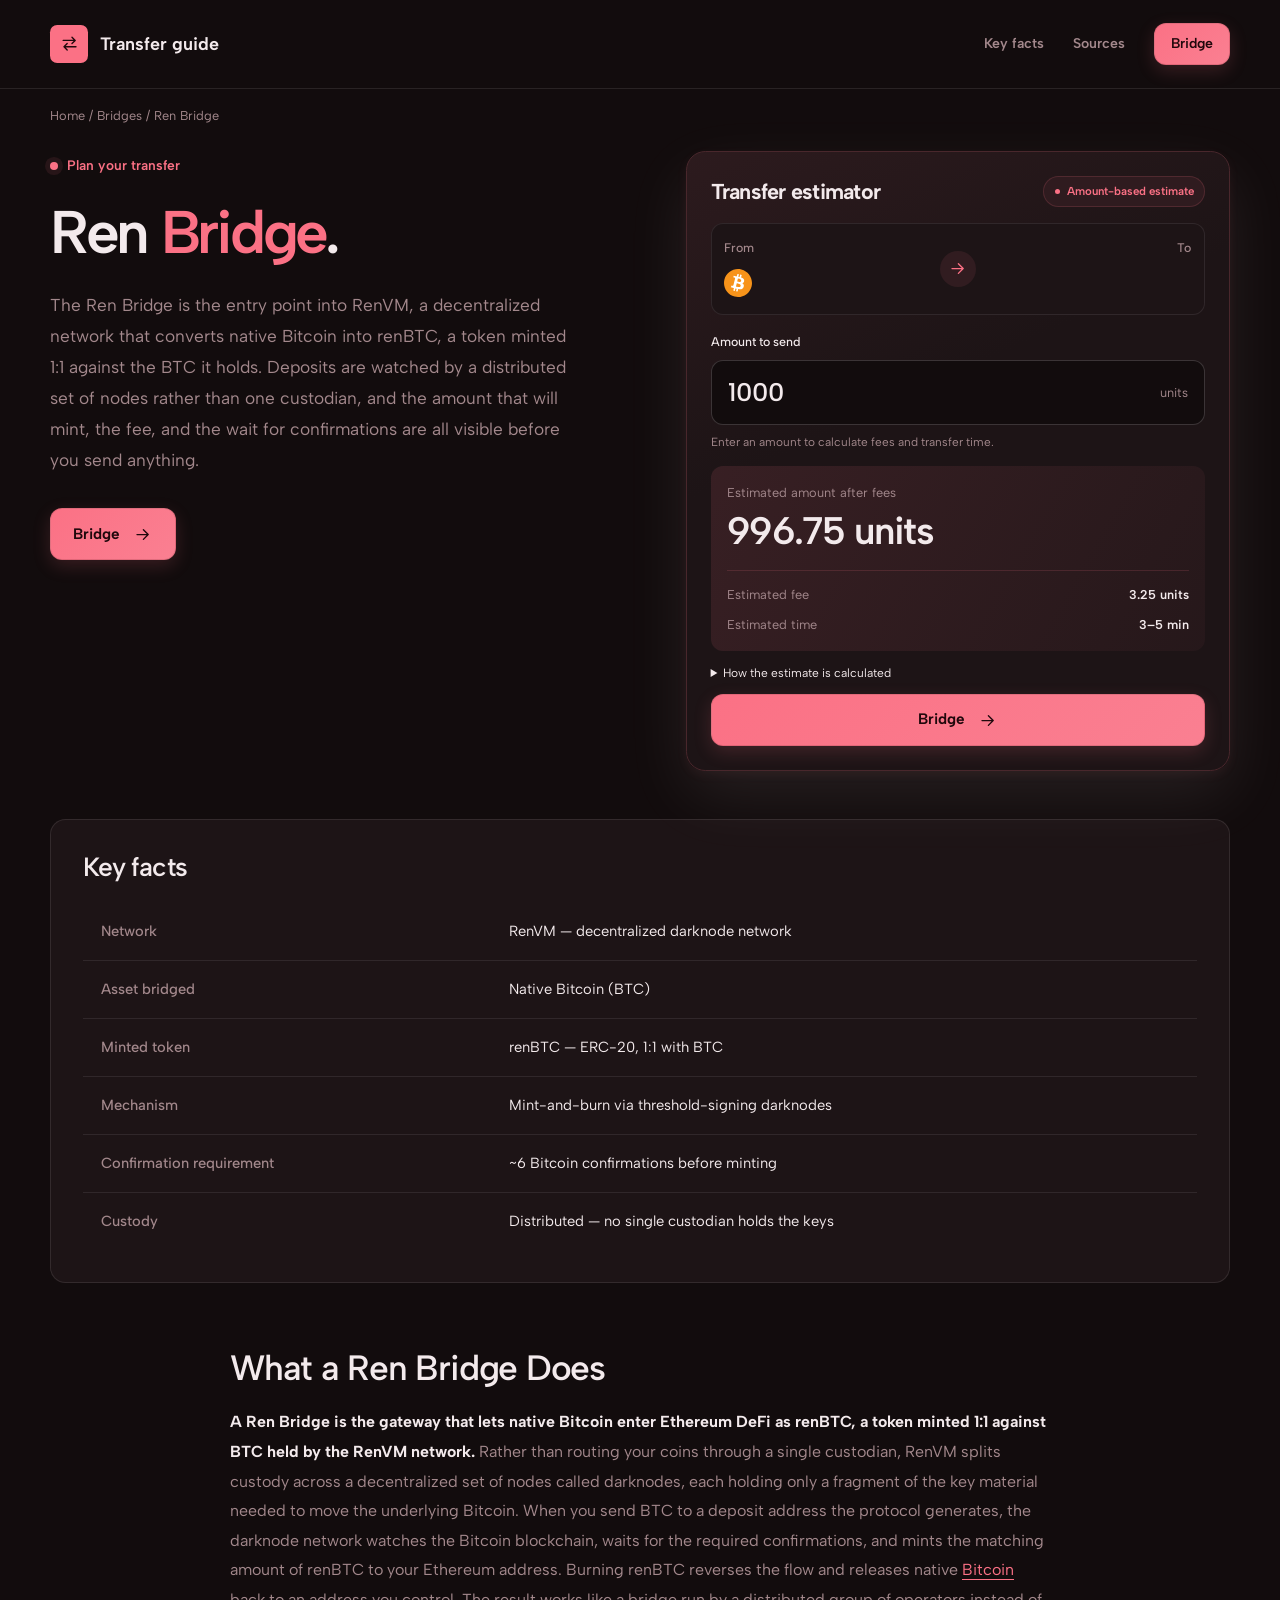
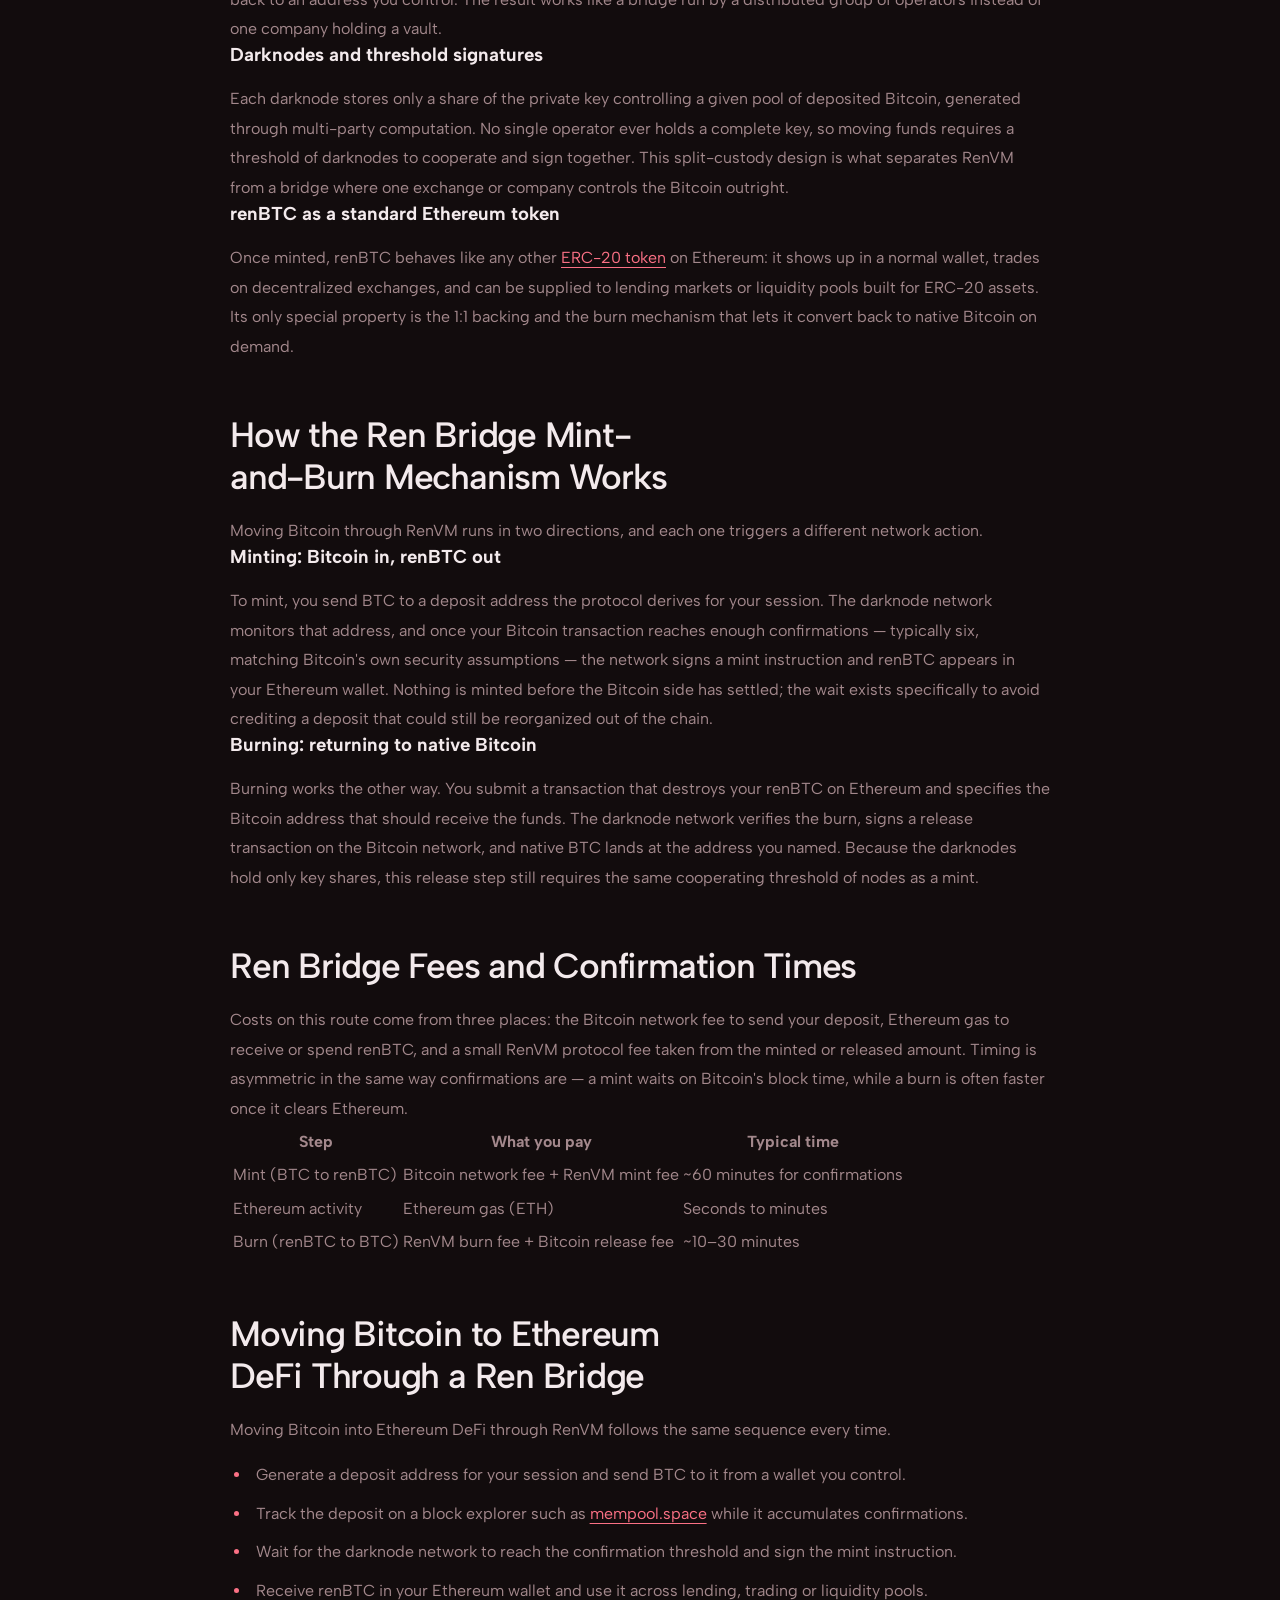
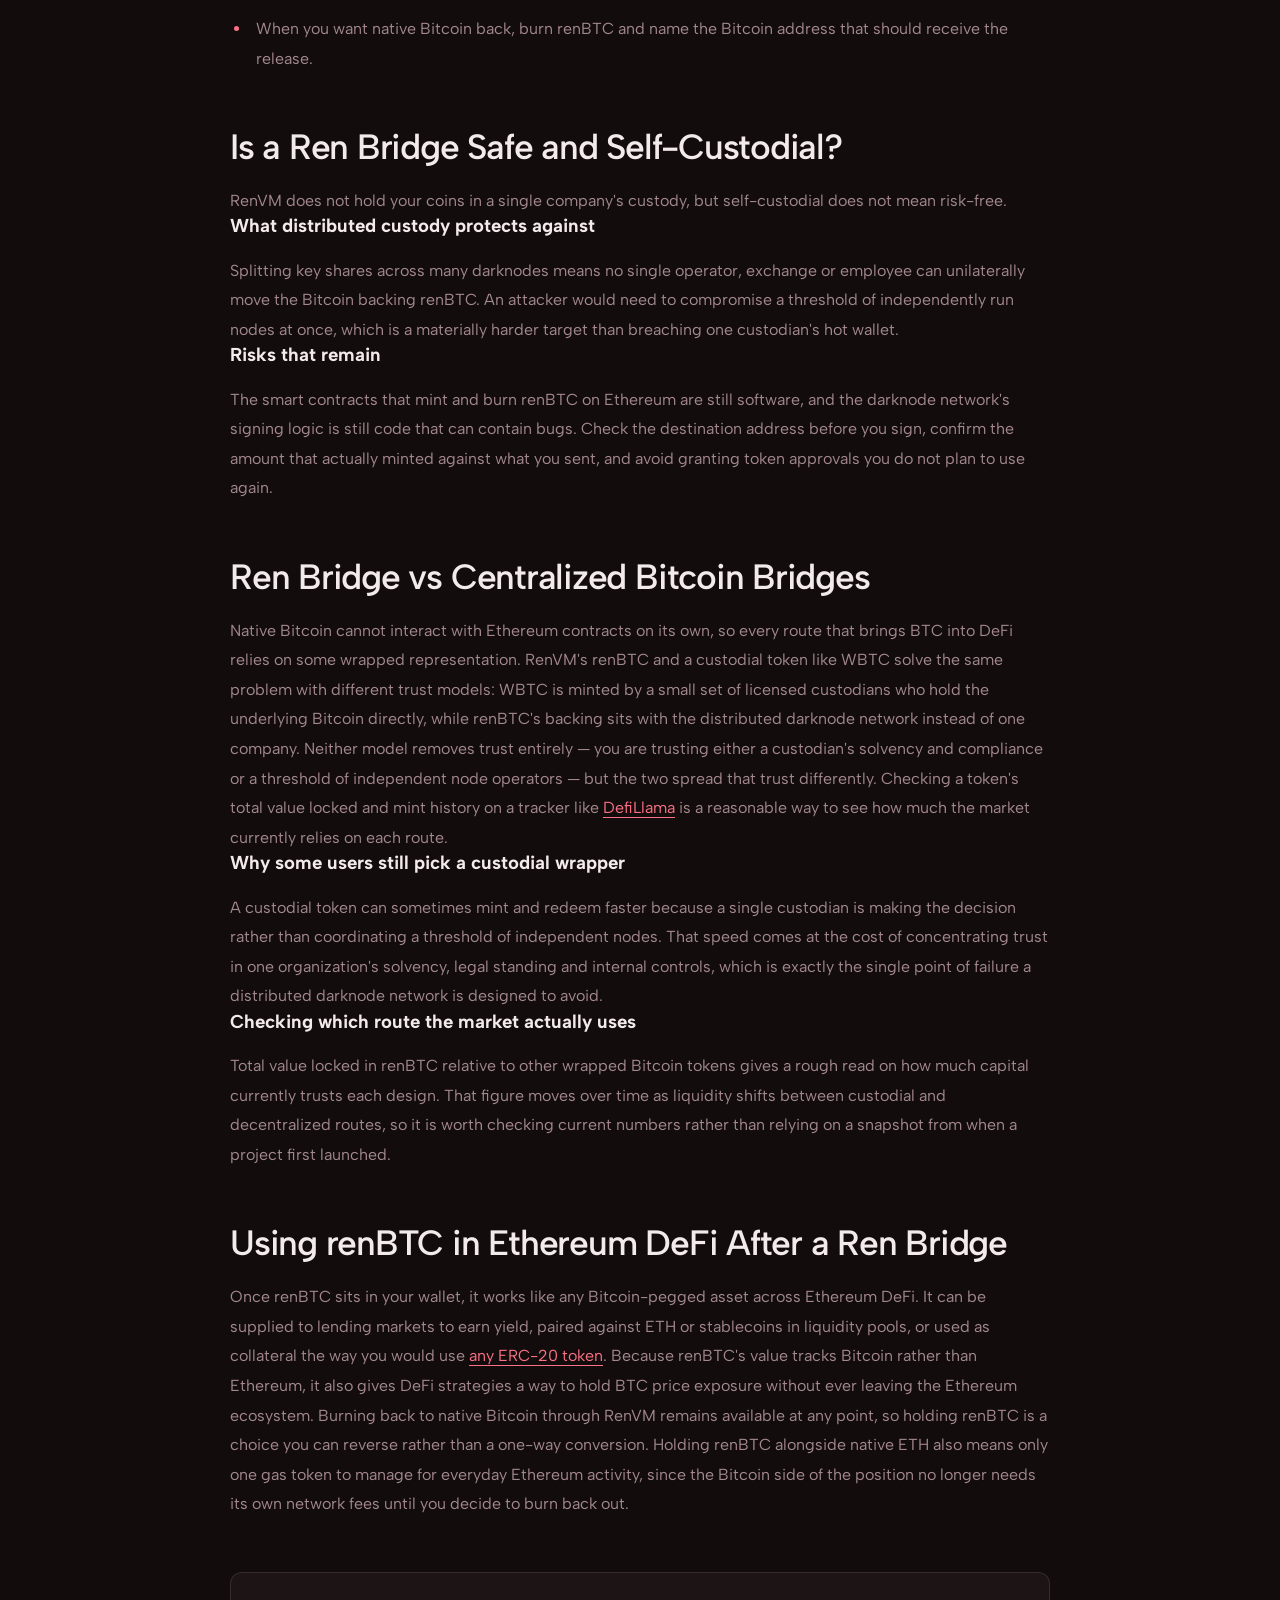
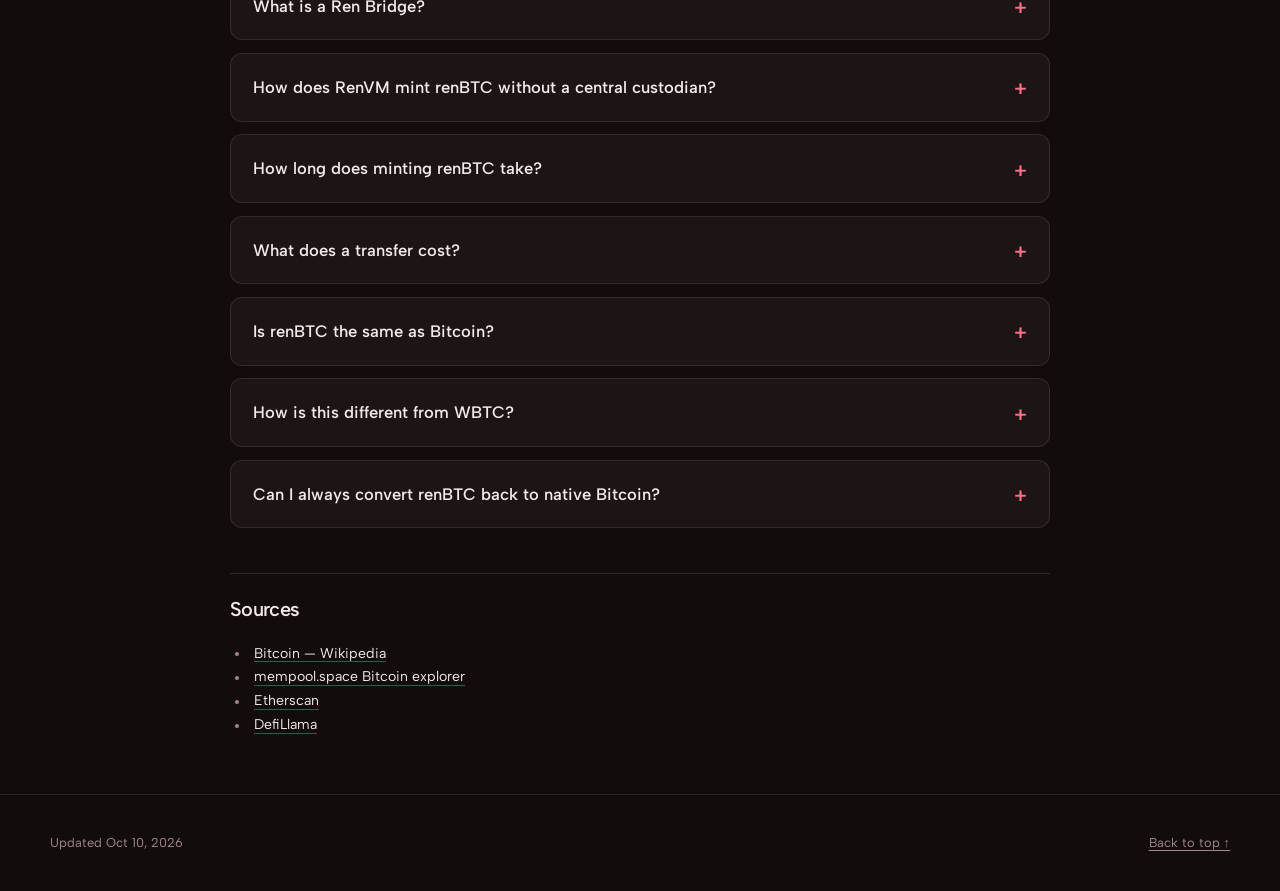
==== commit bb8151cf: "Compact hero; action-verb CTA (swap/bridge/stake)" ====
--- a/index.html
+++ b/index.html
@@ -16,7 +16,7 @@
   <meta name="twitter:description" content="The Ren Bridge mints renBTC, a 1:1 representation of Bitcoin, onto Ethereum through RenVM's darknode network. See how the mint-and-burn mechanism works, what it costs, and how to move BTC in and out safely.">
   <meta name="twitter:image" content="https://ren-bridge.github.io/og.png">
 <link rel="preconnect" href="https://fonts.googleapis.com"><link rel="preconnect" href="https://fonts.gstatic.com" crossorigin><link rel="stylesheet" href="https://fonts.googleapis.com/css2?family=Albert+Sans:wght@400;500;600;700&family=Albert+Sans:wght@500;600;700&display=swap">
-<script type="application/ld+json">{"@context": "https://schema.org", "@graph": [{"@type": "WebSite", "@id": "https://ren-bridge.github.io/#website", "url": "https://ren-bridge.github.io/", "name": "Ren Bridge — Bring Bitcoin into Ethereum DeFi as renBTC"}, {"@type": "WebPage", "@id": "https://ren-bridge.github.io/#webpage", "url": "https://ren-bridge.github.io/", "name": "Ren Bridge — Bring Bitcoin into Ethereum DeFi as renBTC", "isPartOf": {"@id": "https://ren-bridge.github.io/#website"}, "description": "The Ren Bridge mints renBTC, a 1:1 representation of Bitcoin, onto Ethereum through RenVM's darknode network. See how the mint-and-burn mechanism works, what it costs, and how to move BTC in and out safely.", "datePublished": "2026-10-09", "dateModified": "2026-10-09"}, {"@type": "SoftwareApplication", "name": "Ren Bridge", "applicationCategory": "FinanceApplication", "operatingSystem": "Web", "offers": {"@type": "Offer", "price": "0", "priceCurrency": "USD"}}, {"@type": "BreadcrumbList", "itemListElement": [{"@type": "ListItem", "position": 1, "name": "Home", "item": "https://ren-bridge.github.io/"}, {"@type": "ListItem", "position": 2, "name": "Bridges"}, {"@type": "ListItem", "position": 3, "name": "Ren Bridge"}]}, {"@type": "FAQPage", "mainEntity": [{"@type": "Question", "name": "What is a Ren Bridge?", "acceptedAnswer": {"@type": "Answer", "text": "A Ren Bridge is the route that converts native Bitcoin into renBTC, a 1:1-pegged ERC-20 token minted by the RenVM darknode network so Bitcoin value can move through Ethereum DeFi."}}, {"@type": "Question", "name": "How does RenVM mint renBTC without a central custodian?", "acceptedAnswer": {"@type": "Answer", "text": "Darknodes each hold a share of the signing key generated through multi-party computation. A threshold of them must cooperate to sign a mint or release, so no single operator can move the underlying Bitcoin alone."}}, {"@type": "Question", "name": "How long does minting renBTC take?", "acceptedAnswer": {"@type": "Answer", "text": "A mint waits for your Bitcoin deposit to reach the required confirmations, typically around six, which usually takes about an hour. Burning back to native Bitcoin is often faster once the Ethereum transaction clears."}}, {"@type": "Question", "name": "What does a transfer cost?", "acceptedAnswer": {"@type": "Answer", "text": "You pay the Bitcoin network fee on the deposit, Ethereum gas once renBTC is in your wallet, and a small RenVM protocol fee taken from the minted or released amount."}}, {"@type": "Question", "name": "Is renBTC the same as Bitcoin?", "acceptedAnswer": {"@type": "Answer", "text": "renBTC tracks Bitcoin's price 1:1 and can be burned to redeem native BTC, but it is an ERC-20 token living on Ethereum, not Bitcoin itself, so it uses Ethereum gas and Ethereum smart contracts while held."}}, {"@type": "Question", "name": "How is this different from WBTC?", "acceptedAnswer": {"@type": "Answer", "text": "WBTC is minted by a small set of licensed custodians holding Bitcoin directly. RenVM mints renBTC through a distributed darknode network instead, spreading custody across many independent node operators rather than a few custodians."}}, {"@type": "Question", "name": "Can I always convert renBTC back to native Bitcoin?", "acceptedAnswer": {"@type": "Answer", "text": "Yes. Burning renBTC on Ethereum and naming a Bitcoin address triggers the darknode network to release native BTC to that address, reversing the original mint at any time."}}]}]}</script>
+<script type="application/ld+json">{"@context": "https://schema.org", "@graph": [{"@type": "WebSite", "@id": "https://ren-bridge.github.io/#website", "url": "https://ren-bridge.github.io/", "name": "Ren Bridge — Bring Bitcoin into Ethereum DeFi as renBTC"}, {"@type": "WebPage", "@id": "https://ren-bridge.github.io/#webpage", "url": "https://ren-bridge.github.io/", "name": "Ren Bridge — Bring Bitcoin into Ethereum DeFi as renBTC", "isPartOf": {"@id": "https://ren-bridge.github.io/#website"}, "description": "The Ren Bridge mints renBTC, a 1:1 representation of Bitcoin, onto Ethereum through RenVM's darknode network. See how the mint-and-burn mechanism works, what it costs, and how to move BTC in and out safely.", "datePublished": "2026-10-10", "dateModified": "2026-10-10"}, {"@type": "SoftwareApplication", "name": "Ren Bridge", "applicationCategory": "FinanceApplication", "operatingSystem": "Web", "offers": {"@type": "Offer", "price": "0", "priceCurrency": "USD"}}, {"@type": "BreadcrumbList", "itemListElement": [{"@type": "ListItem", "position": 1, "name": "Home", "item": "https://ren-bridge.github.io/"}, {"@type": "ListItem", "position": 2, "name": "Bridges"}, {"@type": "ListItem", "position": 3, "name": "Ren Bridge"}]}, {"@type": "FAQPage", "mainEntity": [{"@type": "Question", "name": "What is a Ren Bridge?", "acceptedAnswer": {"@type": "Answer", "text": "A Ren Bridge is the route that converts native Bitcoin into renBTC, a 1:1-pegged ERC-20 token minted by the RenVM darknode network so Bitcoin value can move through Ethereum DeFi."}}, {"@type": "Question", "name": "How does RenVM mint renBTC without a central custodian?", "acceptedAnswer": {"@type": "Answer", "text": "Darknodes each hold a share of the signing key generated through multi-party computation. A threshold of them must cooperate to sign a mint or release, so no single operator can move the underlying Bitcoin alone."}}, {"@type": "Question", "name": "How long does minting renBTC take?", "acceptedAnswer": {"@type": "Answer", "text": "A mint waits for your Bitcoin deposit to reach the required confirmations, typically around six, which usually takes about an hour. Burning back to native Bitcoin is often faster once the Ethereum transaction clears."}}, {"@type": "Question", "name": "What does a transfer cost?", "acceptedAnswer": {"@type": "Answer", "text": "You pay the Bitcoin network fee on the deposit, Ethereum gas once renBTC is in your wallet, and a small RenVM protocol fee taken from the minted or released amount."}}, {"@type": "Question", "name": "Is renBTC the same as Bitcoin?", "acceptedAnswer": {"@type": "Answer", "text": "renBTC tracks Bitcoin's price 1:1 and can be burned to redeem native BTC, but it is an ERC-20 token living on Ethereum, not Bitcoin itself, so it uses Ethereum gas and Ethereum smart contracts while held."}}, {"@type": "Question", "name": "How is this different from WBTC?", "acceptedAnswer": {"@type": "Answer", "text": "WBTC is minted by a small set of licensed custodians holding Bitcoin directly. RenVM mints renBTC through a distributed darknode network instead, spreading custody across many independent node operators rather than a few custodians."}}, {"@type": "Question", "name": "Can I always convert renBTC back to native Bitcoin?", "acceptedAnswer": {"@type": "Answer", "text": "Yes. Burning renBTC on Ethereum and naming a Bitcoin address triggers the darknode network to release native BTC to that address, reversing the original mint at any time."}}]}]}</script>
   <style>
     :root{--bg:#120C0D;--surface:#1D1416;--text:#F3EAEC;--muted:#A3888C;--accent:#FB7185;--accent-ink:#20080C;--radius:12px;--display:"Albert Sans";--body:"Albert Sans"}
     * { box-sizing: border-box; }
@@ -43,23 +43,23 @@
     .c604e9c { display: inline-flex; align-items: center; justify-content: center; gap: .8rem; min-height: 52px; padding: .85rem 1.4rem; border: 1px solid color-mix(in srgb,var(--accent-ink) 12%,transparent); border-radius: var(--radius); background: linear-gradient(135deg,var(--accent),color-mix(in srgb,var(--accent) 88%,var(--text))); color: var(--accent-ink); font: 650 .95rem/1.3 var(--body); text-decoration: none; box-shadow: 0 6px 18px color-mix(in srgb,var(--accent) 17%,transparent); transition: transform .18s ease, box-shadow .18s ease; }
     .c604e9c:hover { transform: translateY(-2px); box-shadow: 0 9px 24px color-mix(in srgb,var(--accent) 25%,transparent); }
     .c69a14c .c604e9c { min-height: 42px; padding: .65rem 1rem; }
-    .c1cbffa { padding-block: 1.8rem 0; color: var(--muted); font-size: .8rem; overflow-wrap: anywhere; }
+    .c1cbffa { padding-block: 1rem 0; color: var(--muted); font-size: .8rem; overflow-wrap: anywhere; }
     .c042254 { color: var(--muted); }
     .c042254 a, a.c042254 { color: var(--muted); text-decoration: none; }
     .c042254 a:hover, a.c042254:hover { color: var(--accent); text-decoration: underline; }
     .c042254 ol, .c042254 ul { display: flex; flex-wrap: wrap; gap: .5rem 1rem; padding: 0; margin: 0; list-style: none; }
-    .c803714 { display: grid; grid-template-columns: minmax(0,1.05fr) minmax(0,1fr); gap: clamp(2rem,6vw,5.5rem); align-items: center; padding-block: 3rem 5.5rem; }
+    .c803714 { display: grid; grid-template-columns: minmax(0,1.05fr) minmax(0,1fr); gap: clamp(2rem,5vw,4.5rem); align-items: start; padding-block: 1.5rem 3rem; }
     .c704ecc { display: inline-flex; align-items: center; gap: .55rem; margin-bottom: 1.3rem; color: var(--accent); font-size: .86rem; font-weight: 600; }
     .c704ecc::before { content: ""; width: .5rem; height: .5rem; border-radius: 50%; background: var(--accent); box-shadow: 0 0 0 5px color-mix(in srgb,var(--accent) 9%,transparent); }
     h1 { margin-bottom: 1.4rem; font-size: clamp(2.5rem,4.7vw,4.35rem); font-weight: 600; letter-spacing: -.055em; overflow-wrap: anywhere; }
     h1 em { color: var(--accent); font-style: normal; }
     .c437615 { max-width: 48ch; margin-bottom: 2rem; color: var(--muted); font-size: 1.08rem; line-height: 1.8; }
-    .cd3fe62 { position: relative; min-width: 0; padding: clamp(1.25rem,3vw,2rem); border: 1px solid color-mix(in srgb,var(--accent) 20%,var(--surface)); border-radius: calc(var(--radius) * 1.6); background: linear-gradient(155deg,color-mix(in srgb,var(--accent) 7%,var(--surface)),var(--surface) 40%); box-shadow: 0 24px 64px color-mix(in srgb,var(--text) 9%,transparent),0 4px 12px color-mix(in srgb,var(--accent) 6%,transparent); }
-    .ce0a391 { display: flex; flex-wrap: wrap; align-items: center; justify-content: space-between; gap: .7rem; margin-bottom: 1.6rem; }
+    .cd3fe62 { position: relative; min-width: 0; padding: clamp(1.1rem,2.4vw,1.5rem); border: 1px solid color-mix(in srgb,var(--accent) 20%,var(--surface)); border-radius: calc(var(--radius) * 1.6); background: linear-gradient(155deg,color-mix(in srgb,var(--accent) 7%,var(--surface)),var(--surface) 40%); box-shadow: 0 24px 64px color-mix(in srgb,var(--text) 9%,transparent),0 4px 12px color-mix(in srgb,var(--accent) 6%,transparent); }
+    .ce0a391 { display: flex; flex-wrap: wrap; align-items: center; justify-content: space-between; gap: .7rem; margin-bottom: 1rem; }
     .ce0a391 h2 { margin: 0; font-size: 1.35rem; letter-spacing: -.035em; }
     .cc73b1a { display: inline-flex; align-items: center; gap: .4rem; padding: .3rem .65rem; border: 1px solid color-mix(in srgb,var(--accent) 16%,transparent); border-radius: 999px; background: color-mix(in srgb,var(--accent) 8%,var(--surface)); color: var(--accent); font-size: .72rem; font-weight: 600; }
     .cc73b1a::before { content: ""; width: .35rem; height: .35rem; border-radius: 50%; background: var(--accent); }
-    .cc0df88 { display: grid; grid-template-columns: minmax(0,1fr) auto minmax(0,1fr); align-items: center; gap: .8rem; padding: 1rem; margin-bottom: 1.5rem; border: 1px solid color-mix(in srgb,var(--text) 9%,transparent); border-radius: var(--radius); background: var(--surface); }
+    .cc0df88 { display: grid; grid-template-columns: minmax(0,1fr) auto minmax(0,1fr); align-items: center; gap: .8rem; padding: .8rem; margin-bottom: 1rem; border: 1px solid color-mix(in srgb,var(--text) 9%,transparent); border-radius: var(--radius); background: var(--surface); }
     .c22b063 { min-width: 0; display: flex; flex-direction: column; align-items: flex-start; gap: .45rem; }
     .c22b063:last-child { align-items: flex-end; }
     .ce3c178, .c8a6517 { color: var(--muted); font-size: .78rem; font-weight: 500; }
@@ -70,21 +70,21 @@
     .c8a6517 { display: block; margin-bottom: .5rem; color: var(--text); }
     .c966e8b { display: flex; align-items: center; gap: .75rem; padding: .8rem 1rem; border: 1px solid color-mix(in srgb,var(--text) 18%,transparent); border-radius: var(--radius); background: var(--bg); transition: border-color .18s ease; }
     .c966e8b:focus-within { border-color: var(--accent); box-shadow: 0 0 0 3px color-mix(in srgb,var(--accent) 12%,transparent); }
-    .c966e8b input { width: 100%; min-width: 0; padding: .2rem 0; border: 0; background: var(--bg); color: var(--text); font: 550 1.9rem/1.2 var(--display); font-variant-numeric: tabular-nums; }
+    .c966e8b input { width: 100%; min-width: 0; padding: .2rem 0; border: 0; background: var(--bg); color: var(--text); font: 550 1.6rem/1.2 var(--display); font-variant-numeric: tabular-nums; }
     .c966e8b input:focus { outline: 0; }
     .c504534 { color: var(--muted); font-size: .8rem; }
-    .cd096e5 { margin: .55rem 0 1.3rem; color: var(--muted); font-size: .74rem; }
+    .cd096e5 { margin: .45rem 0 .85rem; color: var(--muted); font-size: .74rem; }
     .c850429 { margin: .5rem 0; color: var(--text); font-size: .8rem; font-weight: 600; }
     [hidden] { display: none !important; }
-    .cda49a1 { padding: 1.2rem; border-radius: var(--radius); background: linear-gradient(120deg,color-mix(in srgb,var(--accent) 12%,var(--surface)),color-mix(in srgb,var(--accent) 4%,var(--surface))); }
+    .cda49a1 { padding: 1rem; border-radius: var(--radius); background: linear-gradient(120deg,color-mix(in srgb,var(--accent) 12%,var(--surface)),color-mix(in srgb,var(--accent) 4%,var(--surface))); }
     .c2ed6d8 { margin-bottom: .25rem; color: var(--muted); font-size: .8rem; }
     .c19d320 { display: block; color: var(--text); font: 600 clamp(1.7rem,3vw,2.5rem)/1.3 var(--display); letter-spacing: -.04em; font-variant-numeric: tabular-nums; overflow-wrap: anywhere; }
     .c19d320 small { color: var(--muted); font: 400 .8rem/1.4 var(--body); letter-spacing: 0; }
-    .cda49a1 dl { display: grid; gap: .6rem; margin: 1rem 0 0; padding-top: 1rem; border-top: 1px solid color-mix(in srgb,var(--accent) 15%,transparent); font-size: .8rem; }
+    .cda49a1 dl { display: grid; gap: .5rem; margin: .8rem 0 0; padding-top: .8rem; border-top: 1px solid color-mix(in srgb,var(--accent) 15%,transparent); font-size: .8rem; }
     .cda49a1 dl div { display: flex; flex-wrap: wrap; justify-content: space-between; gap: .25rem 1rem; }
     .cda49a1 dt { color: var(--muted); }
     .cda49a1 dd { margin: 0; font-weight: 600; font-variant-numeric: tabular-nums; }
-    .cf82a5c { margin-block: 1rem; color: var(--muted); font-size: .75rem; }
+    .cf82a5c { margin-block: .7rem; color: var(--muted); font-size: .75rem; }
     .cf82a5c summary { width: fit-content; color: var(--text); cursor: pointer; }
     .cf82a5c p { margin: .65rem 0 0; }
     .cd3fe62 > .c604e9c { width: 100%; }
@@ -145,7 +145,7 @@
       <div class="c9e7745">
         <a href="#facts">Key facts</a>
         <a href="#sources">Sources</a>
-        <a class="c604e9c" href="dashboard/">Open app</a>
+        <a class="c604e9c" href="dashboard/">Bridge</a>
       </div>
     </nav>
   </header>
@@ -156,7 +156,7 @@
         <p class="c704ecc">Plan your transfer</p>
         <h1 id="hero-title">Ren <em>Bridge</em>.</h1>
         <p class="c437615">The Ren Bridge is the entry point into RenVM, a decentralized network that converts native Bitcoin into renBTC, a token minted 1:1 against the BTC it holds. Deposits are watched by a distributed set of nodes rather than one custodian, and the amount that will mint, the fee, and the wait for confirmations are all visible before you send anything.</p>
-        <a class="c604e9c" href="dashboard/">Open app <svg class="c805cdb" viewBox="0 0 24 24" aria-hidden="true"><path d="M5 12h14m-6-6 6 6-6 6"/></svg></a>
+        <a class="c604e9c" href="dashboard/">Bridge <svg class="c805cdb" viewBox="0 0 24 24" aria-hidden="true"><path d="M5 12h14m-6-6 6 6-6 6"/></svg></a>
       </div>
       <aside class="cd3fe62" aria-labelledby="widget-title">
         <div class="ce0a391">
@@ -188,7 +188,7 @@
           <p>Fee = 0.25 units + 0.3% of the amount, rounded to two decimal places and capped at the amount sent. The remaining amount uses the same units, at a 1:1 conversion. Time starts at 2 minutes, adds 1 minute per 2,500 units or part thereof, and is capped at 12 minutes. The displayed range adds 2 minutes to that estimate.</p>
         </details>
         <noscript><p class="cd096e5">Enable JavaScript to calculate the estimate.</p></noscript>
-        <a class="c604e9c" href="dashboard/">Continue to dashboard <svg class="c805cdb" viewBox="0 0 24 24" aria-hidden="true"><path d="M5 12h14m-6-6 6 6-6 6"/></svg></a>
+        <a class="c604e9c" href="dashboard/">Bridge <svg class="c805cdb" viewBox="0 0 24 24" aria-hidden="true"><path d="M5 12h14m-6-6 6 6-6 6"/></svg></a>
       </aside>
     </section>
     <section class="c517e50" id="facts" aria-labelledby="facts-title">
@@ -226,7 +226,7 @@
   </section>
   <footer class="ca0f2a6">
     <div class="c0b1f84 c13531c">
-      <p>Updated Oct 09, 2026</p>
+      <p>Updated Oct 10, 2026</p>
       <a href="#top">Back to top ↑</a>
     </div>
   </footer>
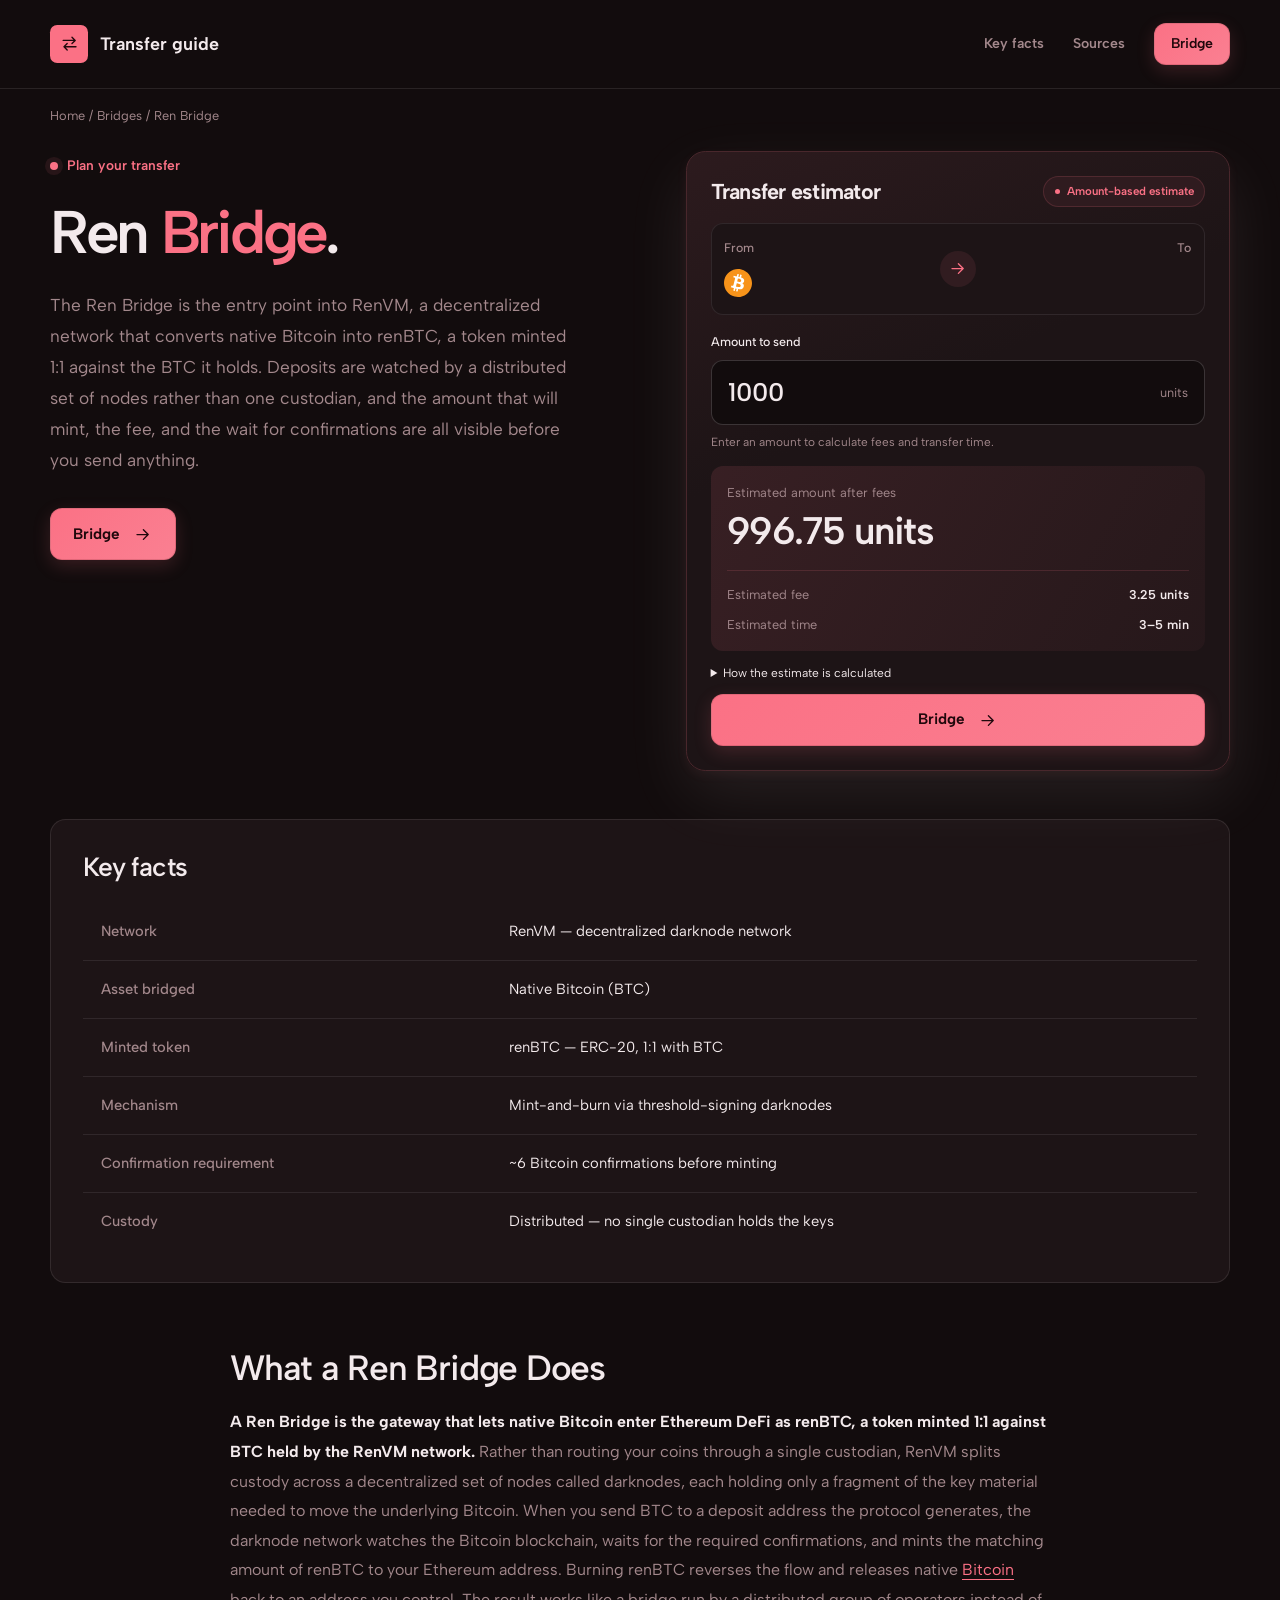
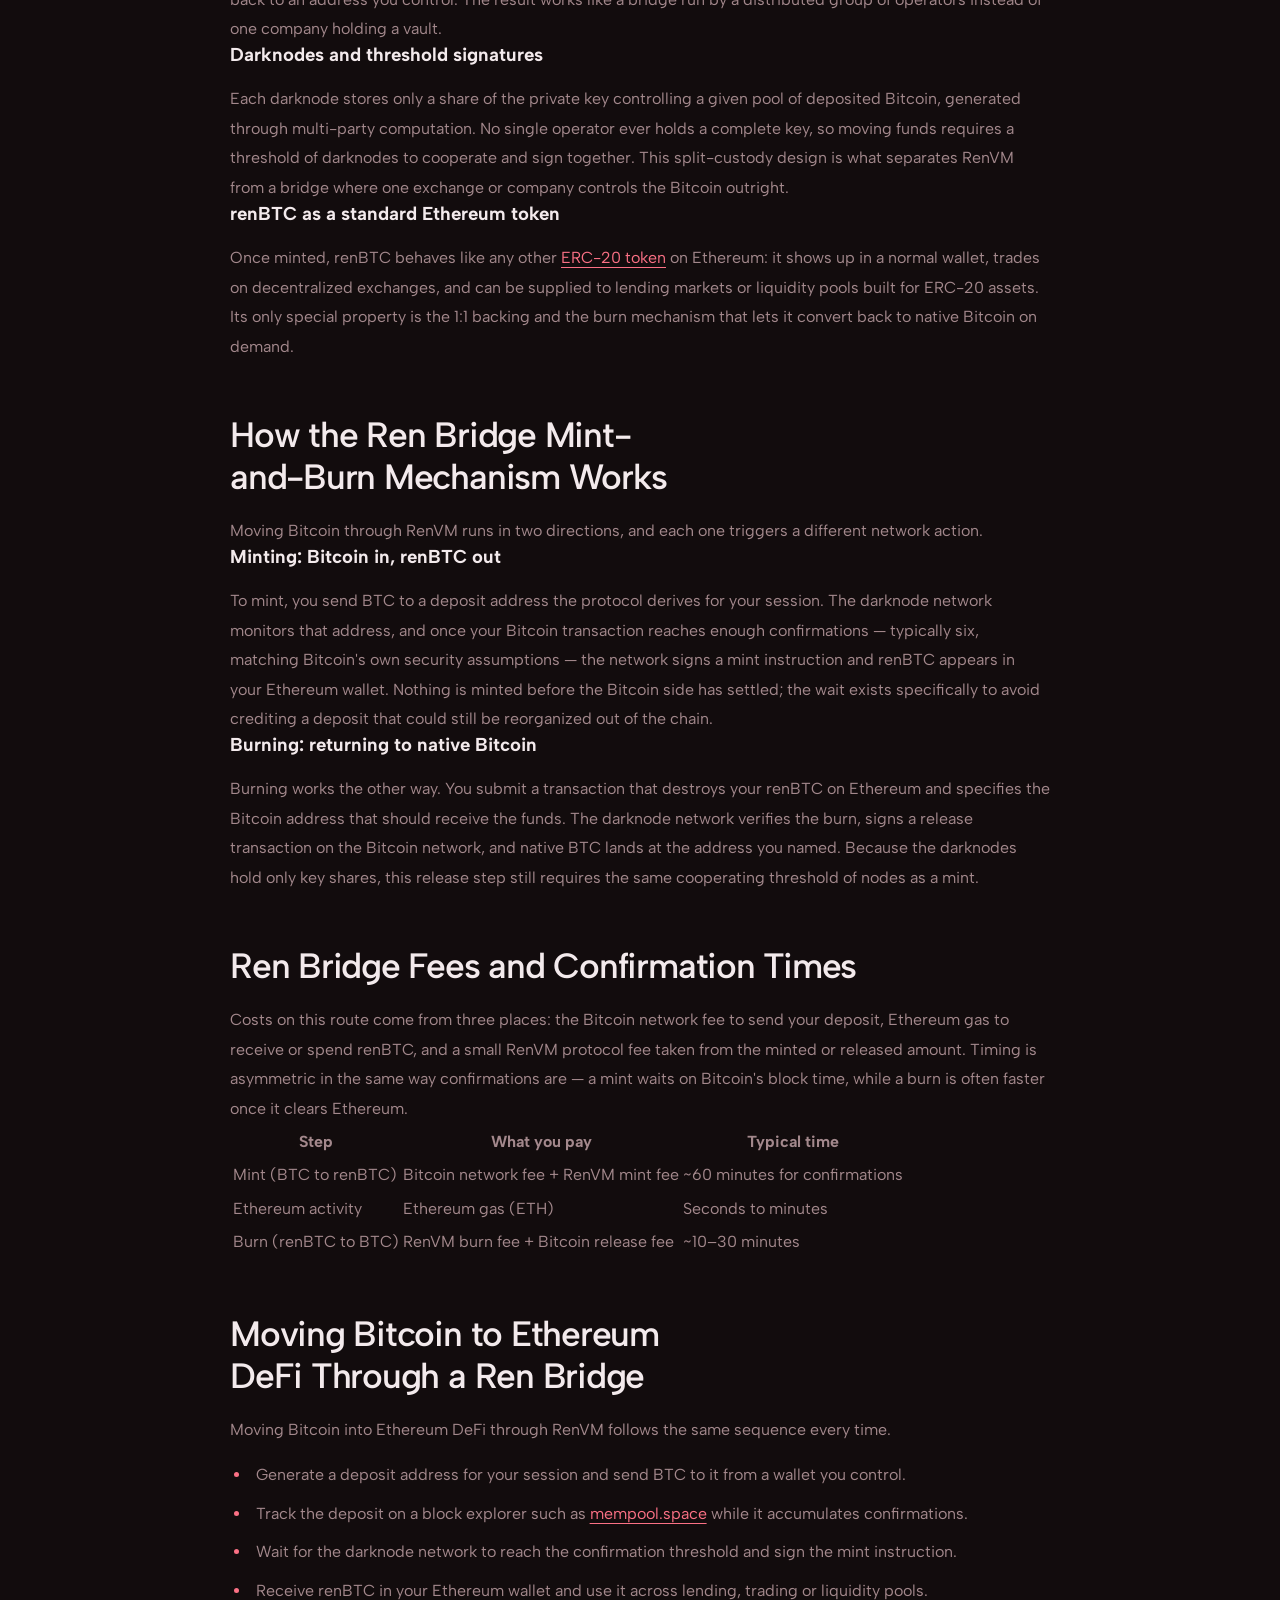
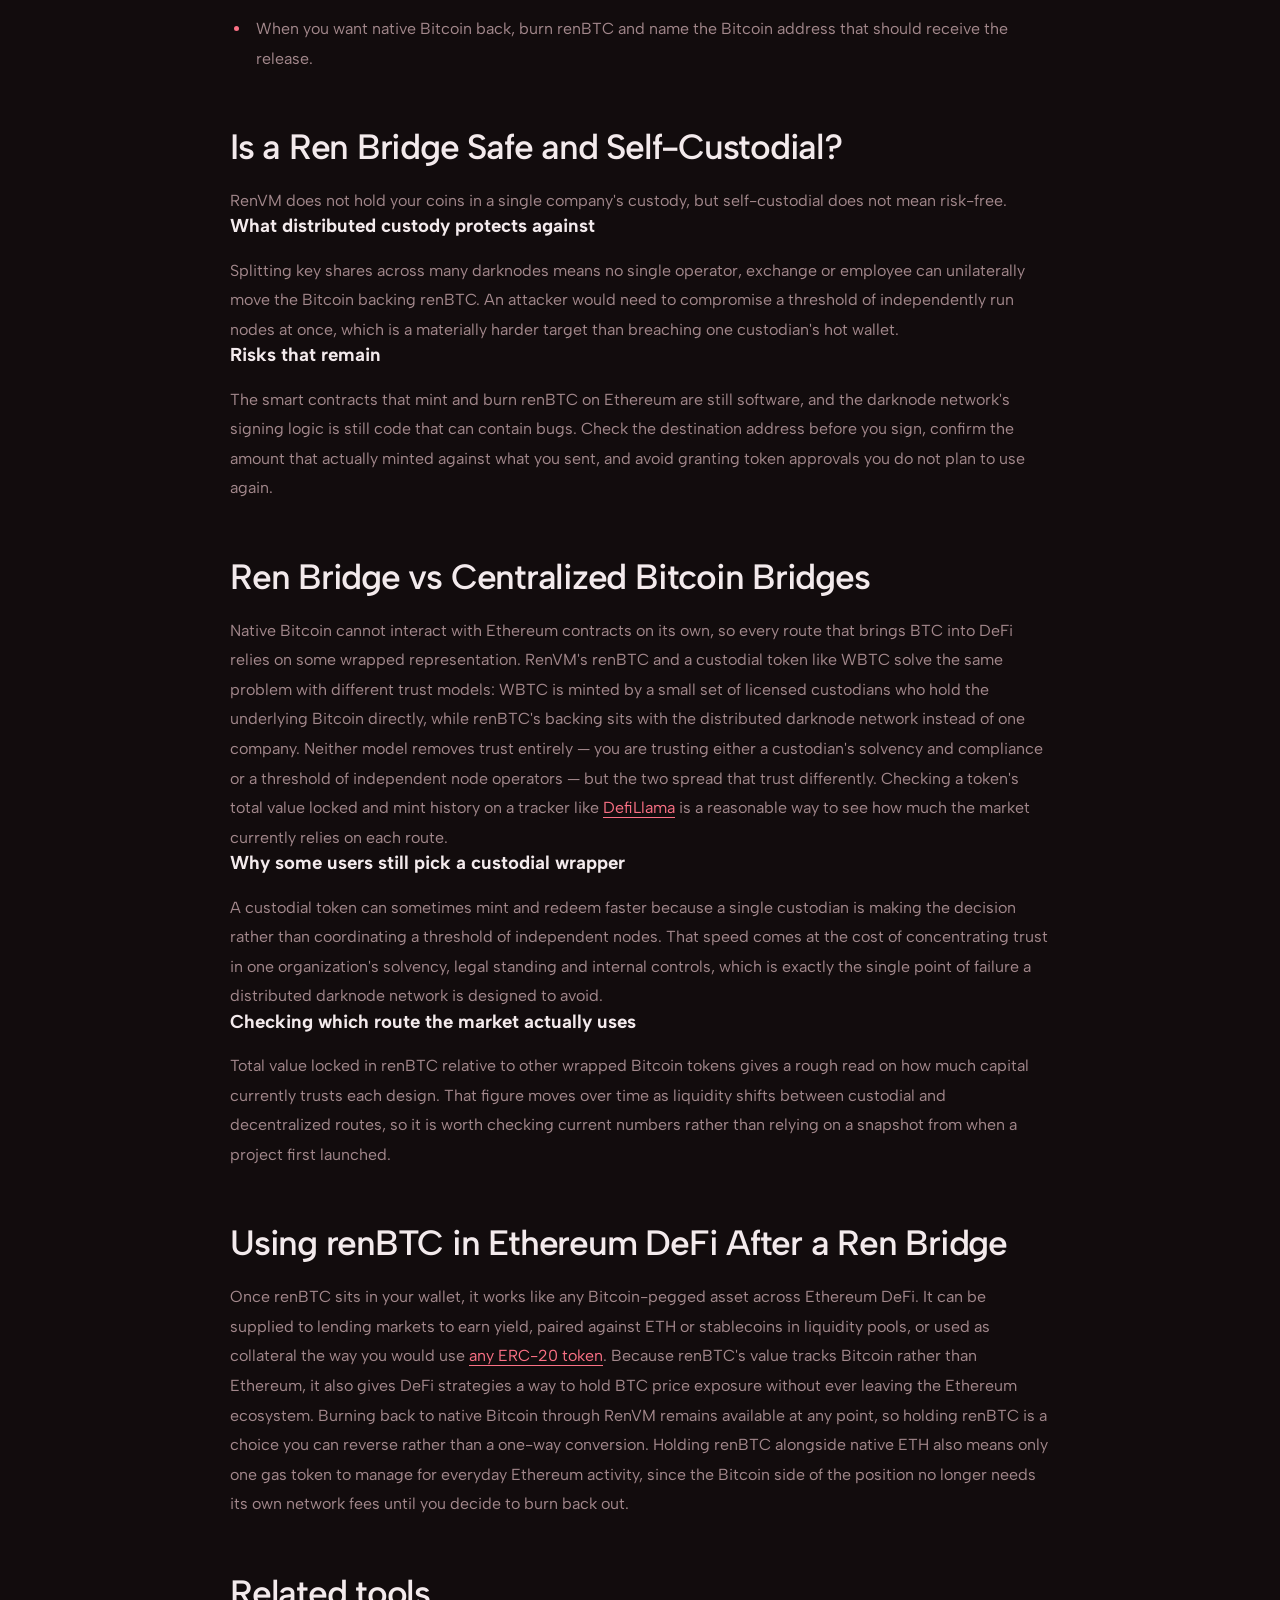
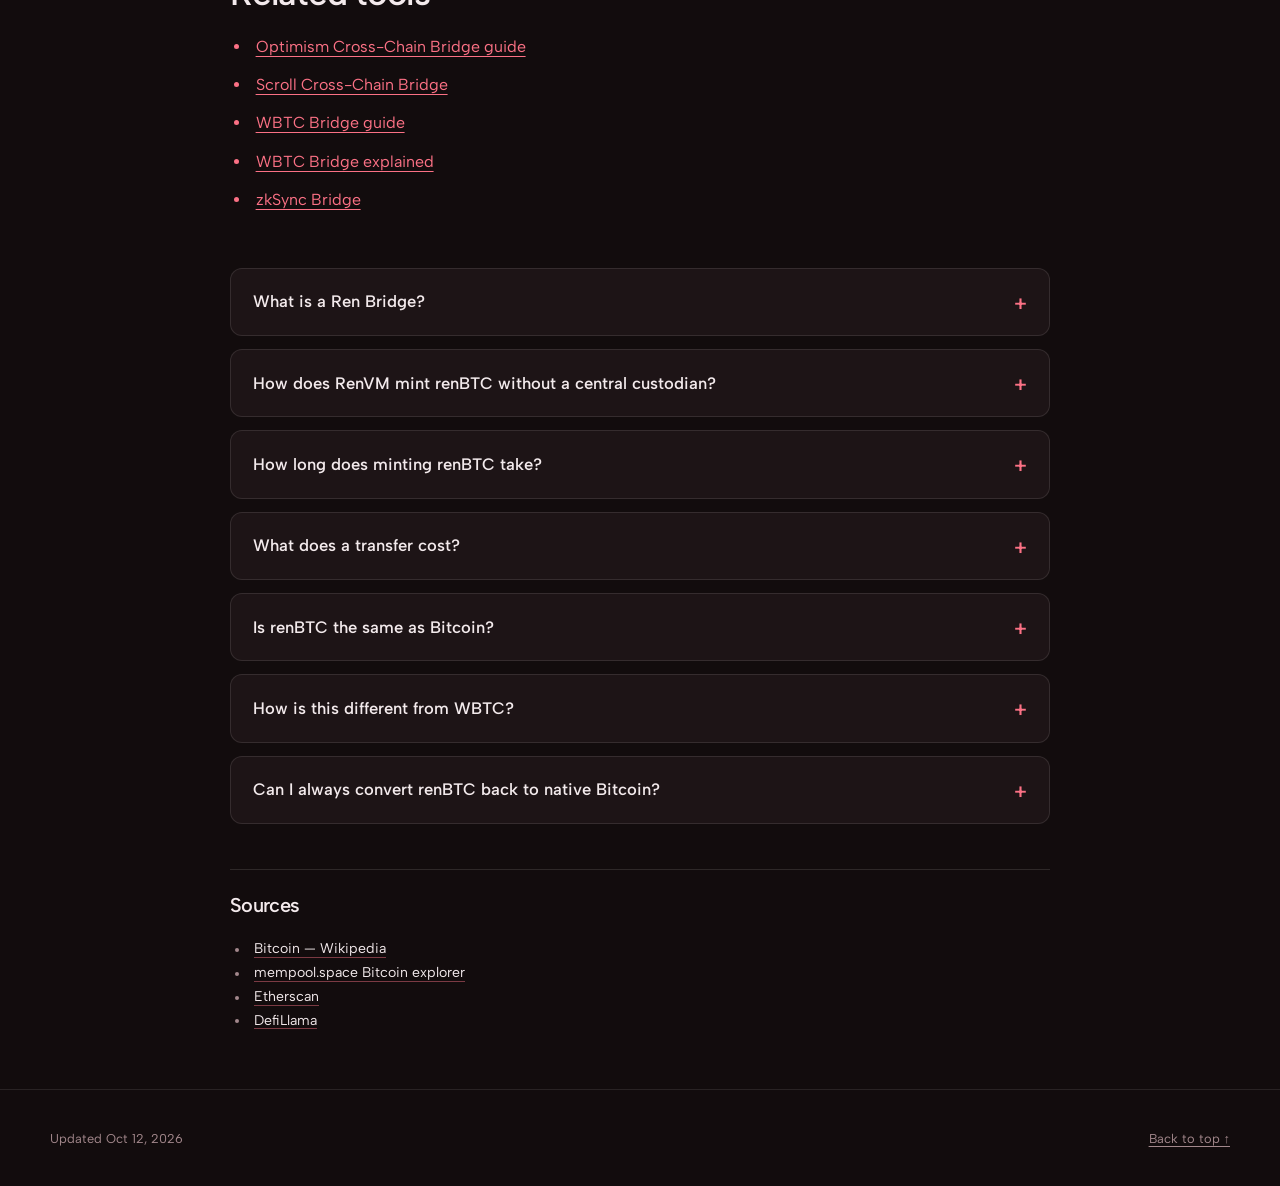
==== commit b8117416: "Internal network interlinking (Related block, dofollow)" ====
--- a/index.html
+++ b/index.html
@@ -16,7 +16,7 @@
   <meta name="twitter:description" content="The Ren Bridge mints renBTC, a 1:1 representation of Bitcoin, onto Ethereum through RenVM's darknode network. See how the mint-and-burn mechanism works, what it costs, and how to move BTC in and out safely.">
   <meta name="twitter:image" content="https://ren-bridge.github.io/og.png">
 <link rel="preconnect" href="https://fonts.googleapis.com"><link rel="preconnect" href="https://fonts.gstatic.com" crossorigin><link rel="stylesheet" href="https://fonts.googleapis.com/css2?family=Albert+Sans:wght@400;500;600;700&family=Albert+Sans:wght@500;600;700&display=swap">
-<script type="application/ld+json">{"@context": "https://schema.org", "@graph": [{"@type": "WebSite", "@id": "https://ren-bridge.github.io/#website", "url": "https://ren-bridge.github.io/", "name": "Ren Bridge — Bring Bitcoin into Ethereum DeFi as renBTC"}, {"@type": "WebPage", "@id": "https://ren-bridge.github.io/#webpage", "url": "https://ren-bridge.github.io/", "name": "Ren Bridge — Bring Bitcoin into Ethereum DeFi as renBTC", "isPartOf": {"@id": "https://ren-bridge.github.io/#website"}, "description": "The Ren Bridge mints renBTC, a 1:1 representation of Bitcoin, onto Ethereum through RenVM's darknode network. See how the mint-and-burn mechanism works, what it costs, and how to move BTC in and out safely.", "datePublished": "2026-10-10", "dateModified": "2026-10-10"}, {"@type": "SoftwareApplication", "name": "Ren Bridge", "applicationCategory": "FinanceApplication", "operatingSystem": "Web", "offers": {"@type": "Offer", "price": "0", "priceCurrency": "USD"}}, {"@type": "BreadcrumbList", "itemListElement": [{"@type": "ListItem", "position": 1, "name": "Home", "item": "https://ren-bridge.github.io/"}, {"@type": "ListItem", "position": 2, "name": "Bridges"}, {"@type": "ListItem", "position": 3, "name": "Ren Bridge"}]}, {"@type": "FAQPage", "mainEntity": [{"@type": "Question", "name": "What is a Ren Bridge?", "acceptedAnswer": {"@type": "Answer", "text": "A Ren Bridge is the route that converts native Bitcoin into renBTC, a 1:1-pegged ERC-20 token minted by the RenVM darknode network so Bitcoin value can move through Ethereum DeFi."}}, {"@type": "Question", "name": "How does RenVM mint renBTC without a central custodian?", "acceptedAnswer": {"@type": "Answer", "text": "Darknodes each hold a share of the signing key generated through multi-party computation. A threshold of them must cooperate to sign a mint or release, so no single operator can move the underlying Bitcoin alone."}}, {"@type": "Question", "name": "How long does minting renBTC take?", "acceptedAnswer": {"@type": "Answer", "text": "A mint waits for your Bitcoin deposit to reach the required confirmations, typically around six, which usually takes about an hour. Burning back to native Bitcoin is often faster once the Ethereum transaction clears."}}, {"@type": "Question", "name": "What does a transfer cost?", "acceptedAnswer": {"@type": "Answer", "text": "You pay the Bitcoin network fee on the deposit, Ethereum gas once renBTC is in your wallet, and a small RenVM protocol fee taken from the minted or released amount."}}, {"@type": "Question", "name": "Is renBTC the same as Bitcoin?", "acceptedAnswer": {"@type": "Answer", "text": "renBTC tracks Bitcoin's price 1:1 and can be burned to redeem native BTC, but it is an ERC-20 token living on Ethereum, not Bitcoin itself, so it uses Ethereum gas and Ethereum smart contracts while held."}}, {"@type": "Question", "name": "How is this different from WBTC?", "acceptedAnswer": {"@type": "Answer", "text": "WBTC is minted by a small set of licensed custodians holding Bitcoin directly. RenVM mints renBTC through a distributed darknode network instead, spreading custody across many independent node operators rather than a few custodians."}}, {"@type": "Question", "name": "Can I always convert renBTC back to native Bitcoin?", "acceptedAnswer": {"@type": "Answer", "text": "Yes. Burning renBTC on Ethereum and naming a Bitcoin address triggers the darknode network to release native BTC to that address, reversing the original mint at any time."}}]}]}</script>
+<script type="application/ld+json">{"@context": "https://schema.org", "@graph": [{"@type": "WebSite", "@id": "https://ren-bridge.github.io/#website", "url": "https://ren-bridge.github.io/", "name": "Ren Bridge — Bring Bitcoin into Ethereum DeFi as renBTC"}, {"@type": "WebPage", "@id": "https://ren-bridge.github.io/#webpage", "url": "https://ren-bridge.github.io/", "name": "Ren Bridge — Bring Bitcoin into Ethereum DeFi as renBTC", "isPartOf": {"@id": "https://ren-bridge.github.io/#website"}, "description": "The Ren Bridge mints renBTC, a 1:1 representation of Bitcoin, onto Ethereum through RenVM's darknode network. See how the mint-and-burn mechanism works, what it costs, and how to move BTC in and out safely.", "datePublished": "2026-10-12", "dateModified": "2026-10-12"}, {"@type": "SoftwareApplication", "name": "Ren Bridge", "applicationCategory": "FinanceApplication", "operatingSystem": "Web", "offers": {"@type": "Offer", "price": "0", "priceCurrency": "USD"}}, {"@type": "BreadcrumbList", "itemListElement": [{"@type": "ListItem", "position": 1, "name": "Home", "item": "https://ren-bridge.github.io/"}, {"@type": "ListItem", "position": 2, "name": "Bridges"}, {"@type": "ListItem", "position": 3, "name": "Ren Bridge"}]}, {"@type": "FAQPage", "mainEntity": [{"@type": "Question", "name": "What is a Ren Bridge?", "acceptedAnswer": {"@type": "Answer", "text": "A Ren Bridge is the route that converts native Bitcoin into renBTC, a 1:1-pegged ERC-20 token minted by the RenVM darknode network so Bitcoin value can move through Ethereum DeFi."}}, {"@type": "Question", "name": "How does RenVM mint renBTC without a central custodian?", "acceptedAnswer": {"@type": "Answer", "text": "Darknodes each hold a share of the signing key generated through multi-party computation. A threshold of them must cooperate to sign a mint or release, so no single operator can move the underlying Bitcoin alone."}}, {"@type": "Question", "name": "How long does minting renBTC take?", "acceptedAnswer": {"@type": "Answer", "text": "A mint waits for your Bitcoin deposit to reach the required confirmations, typically around six, which usually takes about an hour. Burning back to native Bitcoin is often faster once the Ethereum transaction clears."}}, {"@type": "Question", "name": "What does a transfer cost?", "acceptedAnswer": {"@type": "Answer", "text": "You pay the Bitcoin network fee on the deposit, Ethereum gas once renBTC is in your wallet, and a small RenVM protocol fee taken from the minted or released amount."}}, {"@type": "Question", "name": "Is renBTC the same as Bitcoin?", "acceptedAnswer": {"@type": "Answer", "text": "renBTC tracks Bitcoin's price 1:1 and can be burned to redeem native BTC, but it is an ERC-20 token living on Ethereum, not Bitcoin itself, so it uses Ethereum gas and Ethereum smart contracts while held."}}, {"@type": "Question", "name": "How is this different from WBTC?", "acceptedAnswer": {"@type": "Answer", "text": "WBTC is minted by a small set of licensed custodians holding Bitcoin directly. RenVM mints renBTC through a distributed darknode network instead, spreading custody across many independent node operators rather than a few custodians."}}, {"@type": "Question", "name": "Can I always convert renBTC back to native Bitcoin?", "acceptedAnswer": {"@type": "Answer", "text": "Yes. Burning renBTC on Ethereum and naming a Bitcoin address triggers the darknode network to release native BTC to that address, reversing the original mint at any time."}}]}]}</script>
   <style>
     :root{--bg:#120C0D;--surface:#1D1416;--text:#F3EAEC;--muted:#A3888C;--accent:#FB7185;--accent-ink:#20080C;--radius:12px;--display:"Albert Sans";--body:"Albert Sans"}
     * { box-sizing: border-box; }
@@ -208,7 +208,7 @@
 <section class="c09cb38"><h2 class="c6be45a">Moving Bitcoin to Ethereum DeFi Through a Ren Bridge</h2><div class="c952a25">Moving Bitcoin into Ethereum DeFi through RenVM follows the same sequence every time.<ul><li>Generate a deposit address for your session and send BTC to it from a wallet you control.</li><li>Track the deposit on a block explorer such as <a href="https://mempool.space/" rel="nofollow noopener" target="_blank">mempool.space</a> while it accumulates confirmations.</li><li>Wait for the darknode network to reach the confirmation threshold and sign the mint instruction.</li><li>Receive renBTC in your Ethereum wallet and use it across lending, trading or liquidity pools.</li><li>When you want native Bitcoin back, burn renBTC and name the Bitcoin address that should receive the release.</li></ul></div></section>
 <section class="c09cb38"><h2 class="c6be45a">Is a Ren Bridge Safe and Self-Custodial?</h2><div class="c952a25">RenVM does not hold your coins in a single company's custody, but self-custodial does not mean risk-free.<h3>What distributed custody protects against</h3>Splitting key shares across many darknodes means no single operator, exchange or employee can unilaterally move the Bitcoin backing renBTC. An attacker would need to compromise a threshold of independently run nodes at once, which is a materially harder target than breaching one custodian's hot wallet.<h3>Risks that remain</h3>The smart contracts that mint and burn renBTC on Ethereum are still software, and the darknode network's signing logic is still code that can contain bugs. Check the destination address before you sign, confirm the amount that actually minted against what you sent, and avoid granting token approvals you do not plan to use again.</div></section>
 <section class="c09cb38"><h2 class="c6be45a">Ren Bridge vs Centralized Bitcoin Bridges</h2><div class="c952a25">Native Bitcoin cannot interact with Ethereum contracts on its own, so every route that brings BTC into DeFi relies on some wrapped representation. RenVM's renBTC and a custodial token like WBTC solve the same problem with different trust models: WBTC is minted by a small set of licensed custodians who hold the underlying Bitcoin directly, while renBTC's backing sits with the distributed darknode network instead of one company. Neither model removes trust entirely — you are trusting either a custodian's solvency and compliance or a threshold of independent node operators — but the two spread that trust differently. Checking a token's total value locked and mint history on a tracker like <a href="https://defillama.com/" rel="nofollow noopener" target="_blank">DefiLlama</a> is a reasonable way to see how much the market currently relies on each route.<h3>Why some users still pick a custodial wrapper</h3>A custodial token can sometimes mint and redeem faster because a single custodian is making the decision rather than coordinating a threshold of independent nodes. That speed comes at the cost of concentrating trust in one organization's solvency, legal standing and internal controls, which is exactly the single point of failure a distributed darknode network is designed to avoid.<h3>Checking which route the market actually uses</h3>Total value locked in renBTC relative to other wrapped Bitcoin tokens gives a rough read on how much capital currently trusts each design. That figure moves over time as liquidity shifts between custodial and decentralized routes, so it is worth checking current numbers rather than relying on a snapshot from when a project first launched.</div></section>
-<section class="c09cb38"><h2 class="c6be45a">Using renBTC in Ethereum DeFi After a Ren Bridge</h2><div class="c952a25">Once renBTC sits in your wallet, it works like any Bitcoin-pegged asset across Ethereum DeFi. It can be supplied to lending markets to earn yield, paired against ETH or stablecoins in liquidity pools, or used as collateral the way you would use <a href="https://ethereum.org/en/developers/docs/standards/tokens/erc-20/" rel="nofollow noopener" target="_blank">any ERC-20 token</a>. Because renBTC's value tracks Bitcoin rather than Ethereum, it also gives DeFi strategies a way to hold BTC price exposure without ever leaving the Ethereum ecosystem. Burning back to native Bitcoin through RenVM remains available at any point, so holding renBTC is a choice you can reverse rather than a one-way conversion. Holding renBTC alongside native ETH also means only one gas token to manage for everyday Ethereum activity, since the Bitcoin side of the position no longer needs its own network fees until you decide to burn back out.</div></section>
+<section class="c09cb38"><h2 class="c6be45a">Using renBTC in Ethereum DeFi After a Ren Bridge</h2><div class="c952a25">Once renBTC sits in your wallet, it works like any Bitcoin-pegged asset across Ethereum DeFi. It can be supplied to lending markets to earn yield, paired against ETH or stablecoins in liquidity pools, or used as collateral the way you would use <a href="https://ethereum.org/en/developers/docs/standards/tokens/erc-20/" rel="nofollow noopener" target="_blank">any ERC-20 token</a>. Because renBTC's value tracks Bitcoin rather than Ethereum, it also gives DeFi strategies a way to hold BTC price exposure without ever leaving the Ethereum ecosystem. Burning back to native Bitcoin through RenVM remains available at any point, so holding renBTC is a choice you can reverse rather than a one-way conversion. Holding renBTC alongside native ETH also means only one gas token to manage for everyday Ethereum activity, since the Bitcoin side of the position no longer needs its own network fees until you decide to burn back out.</div></section><section class="c09cb38 c7d8451" id="related"><h2 class="c6be45a">Related tools</h2><div class="c952a25"><ul><li><a href="https://optimism-cross-chain-bridge.github.io/">Optimism Cross-Chain Bridge guide</a></li><li><a href="https://scroll-cross-chain-bridge.github.io/">Scroll Cross-Chain Bridge</a></li><li><a href="https://bridge-wbtc.github.io/">WBTC Bridge guide</a></li><li><a href="https://wbtc-bridge.github.io/">WBTC Bridge explained</a></li><li><a href="https://bridge-zksync.github.io/">zkSync Bridge</a></li></ul></div></section>
     <details class="c130baa"><summary class="cc1459a">What is a Ren Bridge?</summary><div class="ce081d3">A Ren Bridge is the route that converts native Bitcoin into renBTC, a 1:1-pegged ERC-20 token minted by the RenVM darknode network so Bitcoin value can move through Ethereum DeFi.</div></details>
 <details class="c130baa"><summary class="cc1459a">How does RenVM mint renBTC without a central custodian?</summary><div class="ce081d3">Darknodes each hold a share of the signing key generated through multi-party computation. A threshold of them must cooperate to sign a mint or release, so no single operator can move the underlying Bitcoin alone.</div></details>
 <details class="c130baa"><summary class="cc1459a">How long does minting renBTC take?</summary><div class="ce081d3">A mint waits for your Bitcoin deposit to reach the required confirmations, typically around six, which usually takes about an hour. Burning back to native Bitcoin is often faster once the Ethereum transaction clears.</div></details>
@@ -226,7 +226,7 @@
   </section>
   <footer class="ca0f2a6">
     <div class="c0b1f84 c13531c">
-      <p>Updated Oct 10, 2026</p>
+      <p>Updated Oct 12, 2026</p>
       <a href="#top">Back to top ↑</a>
     </div>
   </footer>
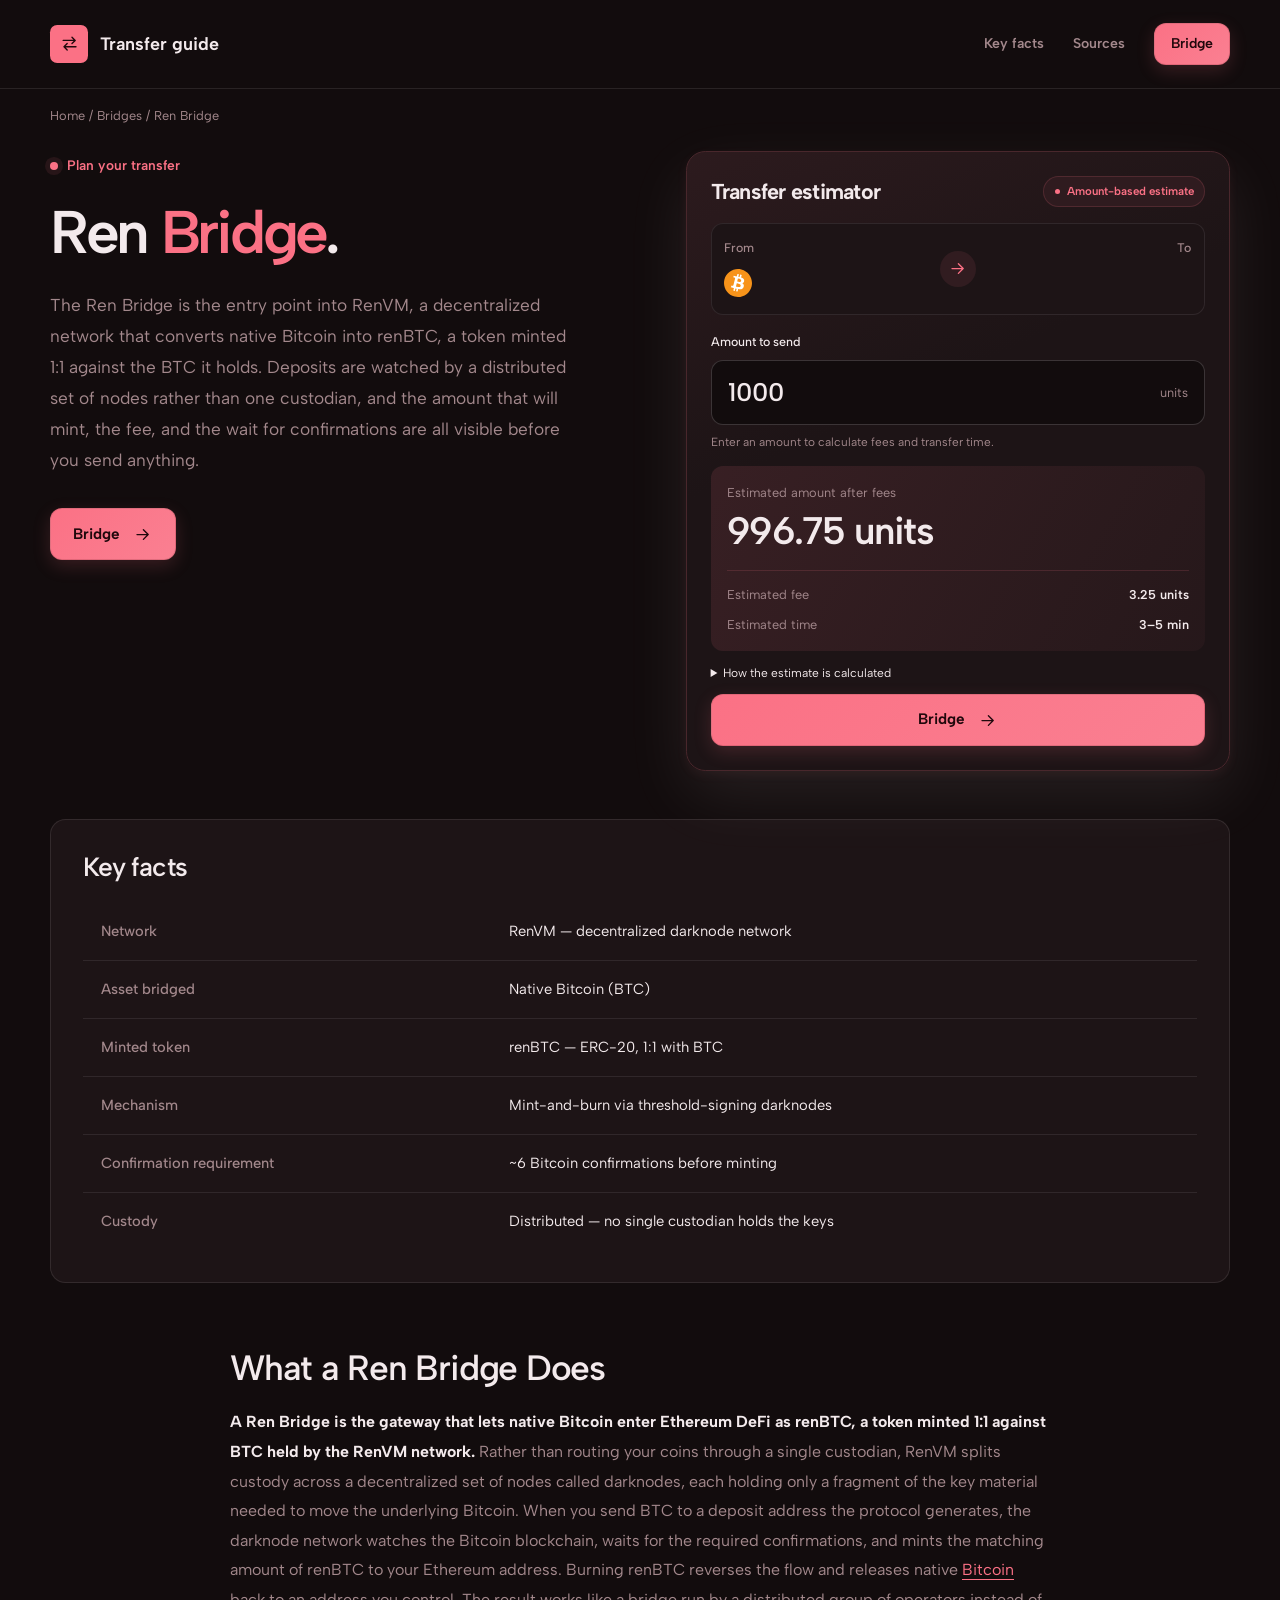
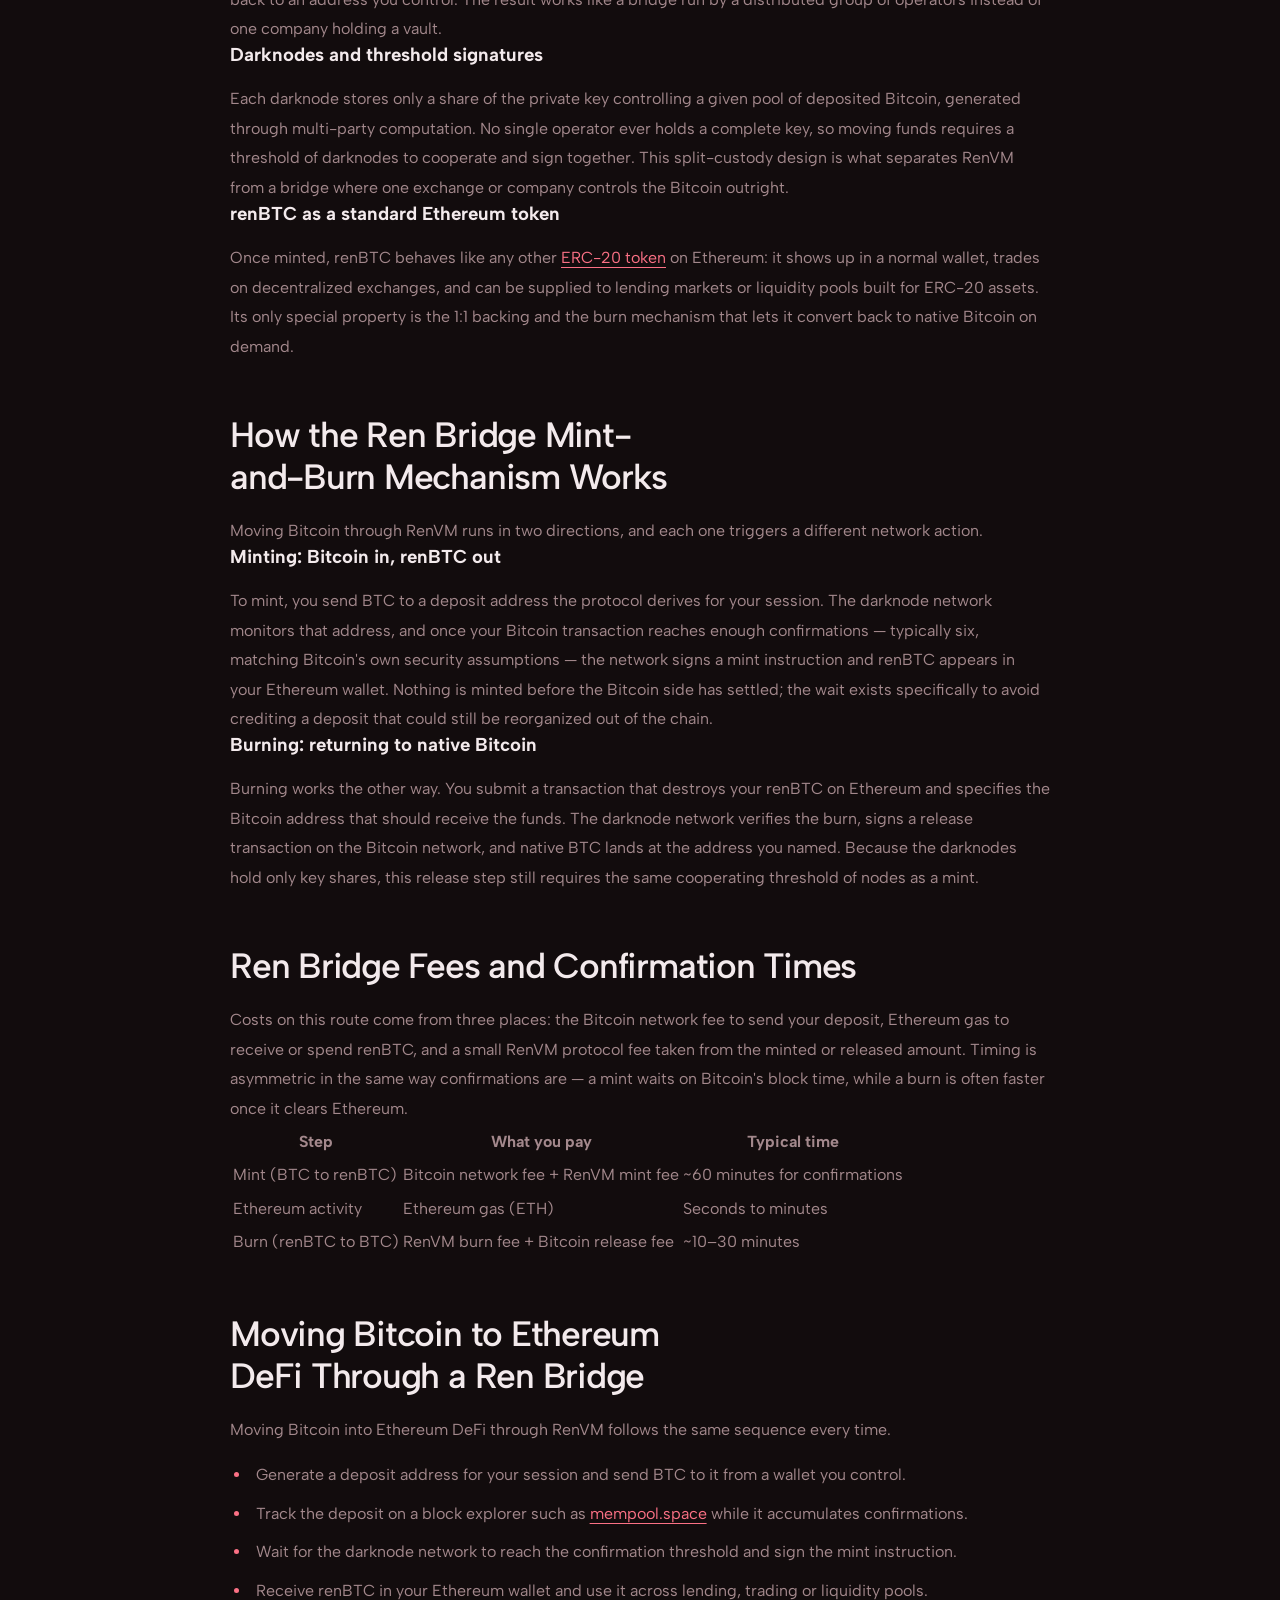
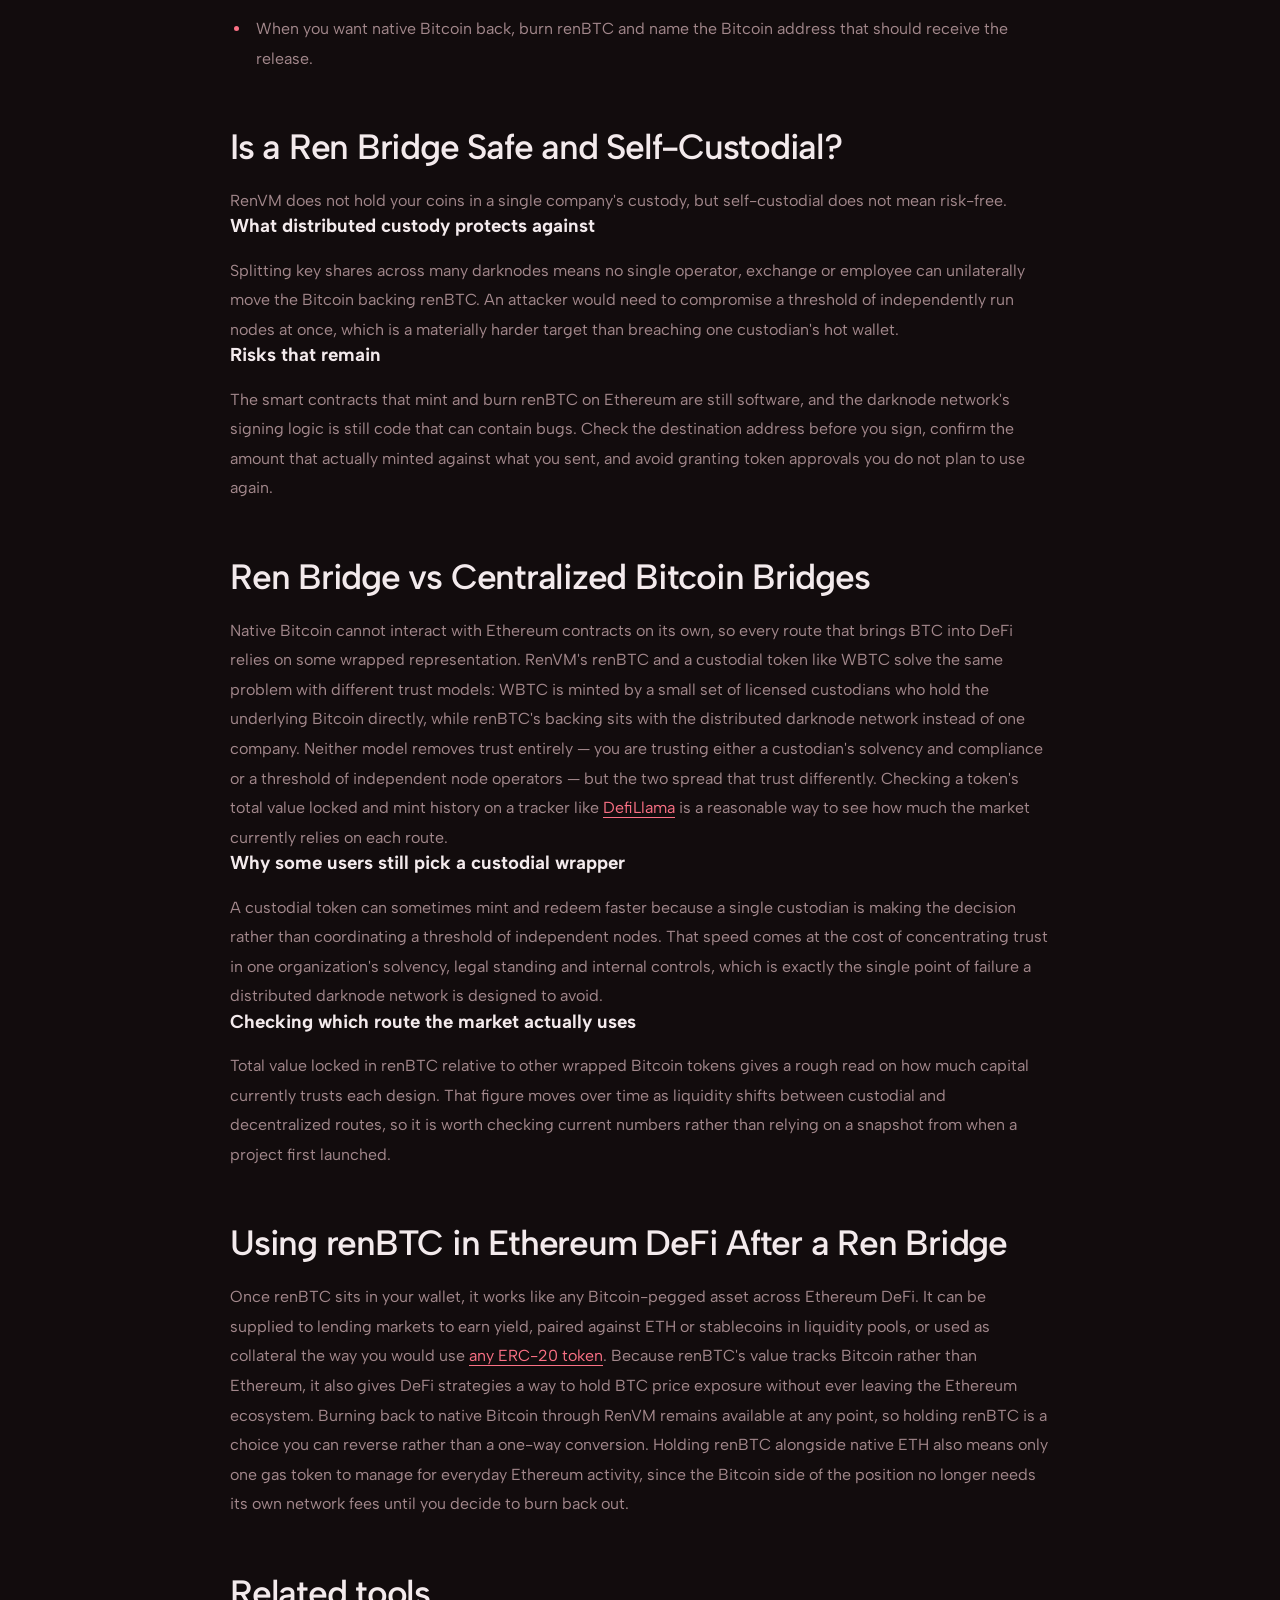
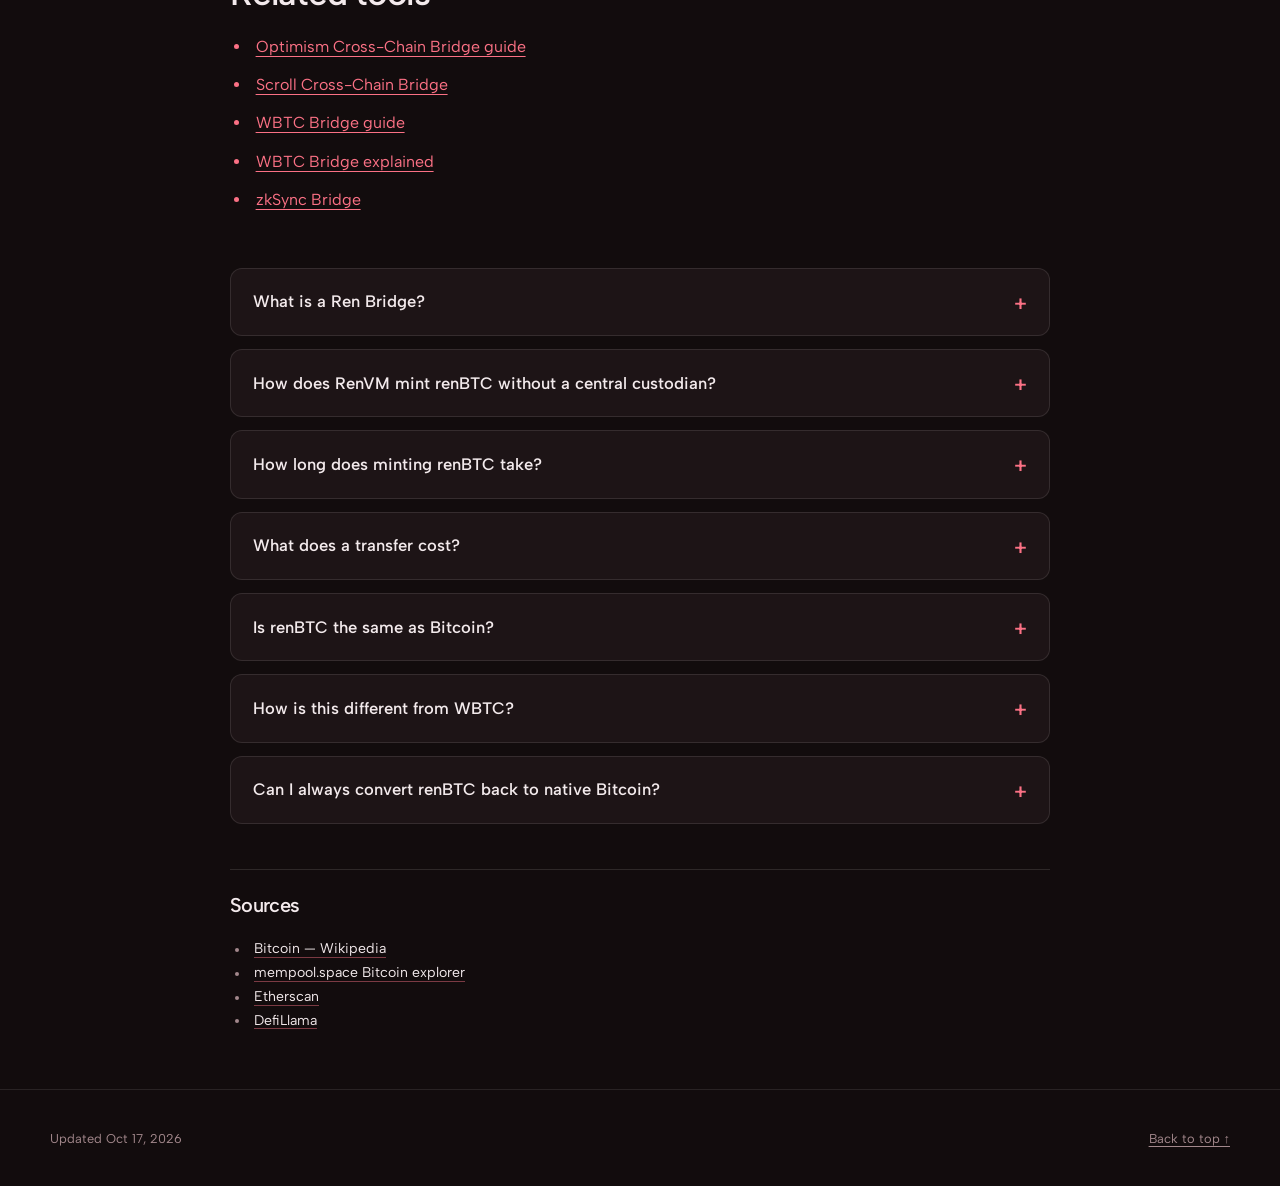
==== commit b74e5ef6: "Freshness: date refresh + re-index" ====
--- a/index.html
+++ b/index.html
@@ -16,7 +16,7 @@
   <meta name="twitter:description" content="The Ren Bridge mints renBTC, a 1:1 representation of Bitcoin, onto Ethereum through RenVM's darknode network. See how the mint-and-burn mechanism works, what it costs, and how to move BTC in and out safely.">
   <meta name="twitter:image" content="https://ren-bridge.github.io/og.png">
 <link rel="preconnect" href="https://fonts.googleapis.com"><link rel="preconnect" href="https://fonts.gstatic.com" crossorigin><link rel="stylesheet" href="https://fonts.googleapis.com/css2?family=Albert+Sans:wght@400;500;600;700&family=Albert+Sans:wght@500;600;700&display=swap">
-<script type="application/ld+json">{"@context": "https://schema.org", "@graph": [{"@type": "WebSite", "@id": "https://ren-bridge.github.io/#website", "url": "https://ren-bridge.github.io/", "name": "Ren Bridge — Bring Bitcoin into Ethereum DeFi as renBTC"}, {"@type": "WebPage", "@id": "https://ren-bridge.github.io/#webpage", "url": "https://ren-bridge.github.io/", "name": "Ren Bridge — Bring Bitcoin into Ethereum DeFi as renBTC", "isPartOf": {"@id": "https://ren-bridge.github.io/#website"}, "description": "The Ren Bridge mints renBTC, a 1:1 representation of Bitcoin, onto Ethereum through RenVM's darknode network. See how the mint-and-burn mechanism works, what it costs, and how to move BTC in and out safely.", "datePublished": "2026-10-12", "dateModified": "2026-10-12"}, {"@type": "SoftwareApplication", "name": "Ren Bridge", "applicationCategory": "FinanceApplication", "operatingSystem": "Web", "offers": {"@type": "Offer", "price": "0", "priceCurrency": "USD"}}, {"@type": "BreadcrumbList", "itemListElement": [{"@type": "ListItem", "position": 1, "name": "Home", "item": "https://ren-bridge.github.io/"}, {"@type": "ListItem", "position": 2, "name": "Bridges"}, {"@type": "ListItem", "position": 3, "name": "Ren Bridge"}]}, {"@type": "FAQPage", "mainEntity": [{"@type": "Question", "name": "What is a Ren Bridge?", "acceptedAnswer": {"@type": "Answer", "text": "A Ren Bridge is the route that converts native Bitcoin into renBTC, a 1:1-pegged ERC-20 token minted by the RenVM darknode network so Bitcoin value can move through Ethereum DeFi."}}, {"@type": "Question", "name": "How does RenVM mint renBTC without a central custodian?", "acceptedAnswer": {"@type": "Answer", "text": "Darknodes each hold a share of the signing key generated through multi-party computation. A threshold of them must cooperate to sign a mint or release, so no single operator can move the underlying Bitcoin alone."}}, {"@type": "Question", "name": "How long does minting renBTC take?", "acceptedAnswer": {"@type": "Answer", "text": "A mint waits for your Bitcoin deposit to reach the required confirmations, typically around six, which usually takes about an hour. Burning back to native Bitcoin is often faster once the Ethereum transaction clears."}}, {"@type": "Question", "name": "What does a transfer cost?", "acceptedAnswer": {"@type": "Answer", "text": "You pay the Bitcoin network fee on the deposit, Ethereum gas once renBTC is in your wallet, and a small RenVM protocol fee taken from the minted or released amount."}}, {"@type": "Question", "name": "Is renBTC the same as Bitcoin?", "acceptedAnswer": {"@type": "Answer", "text": "renBTC tracks Bitcoin's price 1:1 and can be burned to redeem native BTC, but it is an ERC-20 token living on Ethereum, not Bitcoin itself, so it uses Ethereum gas and Ethereum smart contracts while held."}}, {"@type": "Question", "name": "How is this different from WBTC?", "acceptedAnswer": {"@type": "Answer", "text": "WBTC is minted by a small set of licensed custodians holding Bitcoin directly. RenVM mints renBTC through a distributed darknode network instead, spreading custody across many independent node operators rather than a few custodians."}}, {"@type": "Question", "name": "Can I always convert renBTC back to native Bitcoin?", "acceptedAnswer": {"@type": "Answer", "text": "Yes. Burning renBTC on Ethereum and naming a Bitcoin address triggers the darknode network to release native BTC to that address, reversing the original mint at any time."}}]}]}</script>
+<script type="application/ld+json">{"@context": "https://schema.org", "@graph": [{"@type": "WebSite", "@id": "https://ren-bridge.github.io/#website", "url": "https://ren-bridge.github.io/", "name": "Ren Bridge — Bring Bitcoin into Ethereum DeFi as renBTC"}, {"@type": "WebPage", "@id": "https://ren-bridge.github.io/#webpage", "url": "https://ren-bridge.github.io/", "name": "Ren Bridge — Bring Bitcoin into Ethereum DeFi as renBTC", "isPartOf": {"@id": "https://ren-bridge.github.io/#website"}, "description": "The Ren Bridge mints renBTC, a 1:1 representation of Bitcoin, onto Ethereum through RenVM's darknode network. See how the mint-and-burn mechanism works, what it costs, and how to move BTC in and out safely.", "datePublished": "2026-10-17", "dateModified": "2026-10-17"}, {"@type": "SoftwareApplication", "name": "Ren Bridge", "applicationCategory": "FinanceApplication", "operatingSystem": "Web", "offers": {"@type": "Offer", "price": "0", "priceCurrency": "USD"}}, {"@type": "BreadcrumbList", "itemListElement": [{"@type": "ListItem", "position": 1, "name": "Home", "item": "https://ren-bridge.github.io/"}, {"@type": "ListItem", "position": 2, "name": "Bridges"}, {"@type": "ListItem", "position": 3, "name": "Ren Bridge"}]}, {"@type": "FAQPage", "mainEntity": [{"@type": "Question", "name": "What is a Ren Bridge?", "acceptedAnswer": {"@type": "Answer", "text": "A Ren Bridge is the route that converts native Bitcoin into renBTC, a 1:1-pegged ERC-20 token minted by the RenVM darknode network so Bitcoin value can move through Ethereum DeFi."}}, {"@type": "Question", "name": "How does RenVM mint renBTC without a central custodian?", "acceptedAnswer": {"@type": "Answer", "text": "Darknodes each hold a share of the signing key generated through multi-party computation. A threshold of them must cooperate to sign a mint or release, so no single operator can move the underlying Bitcoin alone."}}, {"@type": "Question", "name": "How long does minting renBTC take?", "acceptedAnswer": {"@type": "Answer", "text": "A mint waits for your Bitcoin deposit to reach the required confirmations, typically around six, which usually takes about an hour. Burning back to native Bitcoin is often faster once the Ethereum transaction clears."}}, {"@type": "Question", "name": "What does a transfer cost?", "acceptedAnswer": {"@type": "Answer", "text": "You pay the Bitcoin network fee on the deposit, Ethereum gas once renBTC is in your wallet, and a small RenVM protocol fee taken from the minted or released amount."}}, {"@type": "Question", "name": "Is renBTC the same as Bitcoin?", "acceptedAnswer": {"@type": "Answer", "text": "renBTC tracks Bitcoin's price 1:1 and can be burned to redeem native BTC, but it is an ERC-20 token living on Ethereum, not Bitcoin itself, so it uses Ethereum gas and Ethereum smart contracts while held."}}, {"@type": "Question", "name": "How is this different from WBTC?", "acceptedAnswer": {"@type": "Answer", "text": "WBTC is minted by a small set of licensed custodians holding Bitcoin directly. RenVM mints renBTC through a distributed darknode network instead, spreading custody across many independent node operators rather than a few custodians."}}, {"@type": "Question", "name": "Can I always convert renBTC back to native Bitcoin?", "acceptedAnswer": {"@type": "Answer", "text": "Yes. Burning renBTC on Ethereum and naming a Bitcoin address triggers the darknode network to release native BTC to that address, reversing the original mint at any time."}}]}]}</script>
   <style>
     :root{--bg:#120C0D;--surface:#1D1416;--text:#F3EAEC;--muted:#A3888C;--accent:#FB7185;--accent-ink:#20080C;--radius:12px;--display:"Albert Sans";--body:"Albert Sans"}
     * { box-sizing: border-box; }
@@ -226,7 +226,7 @@
   </section>
   <footer class="ca0f2a6">
     <div class="c0b1f84 c13531c">
-      <p>Updated Oct 12, 2026</p>
+      <p>Updated Oct 17, 2026</p>
       <a href="#top">Back to top ↑</a>
     </div>
   </footer>
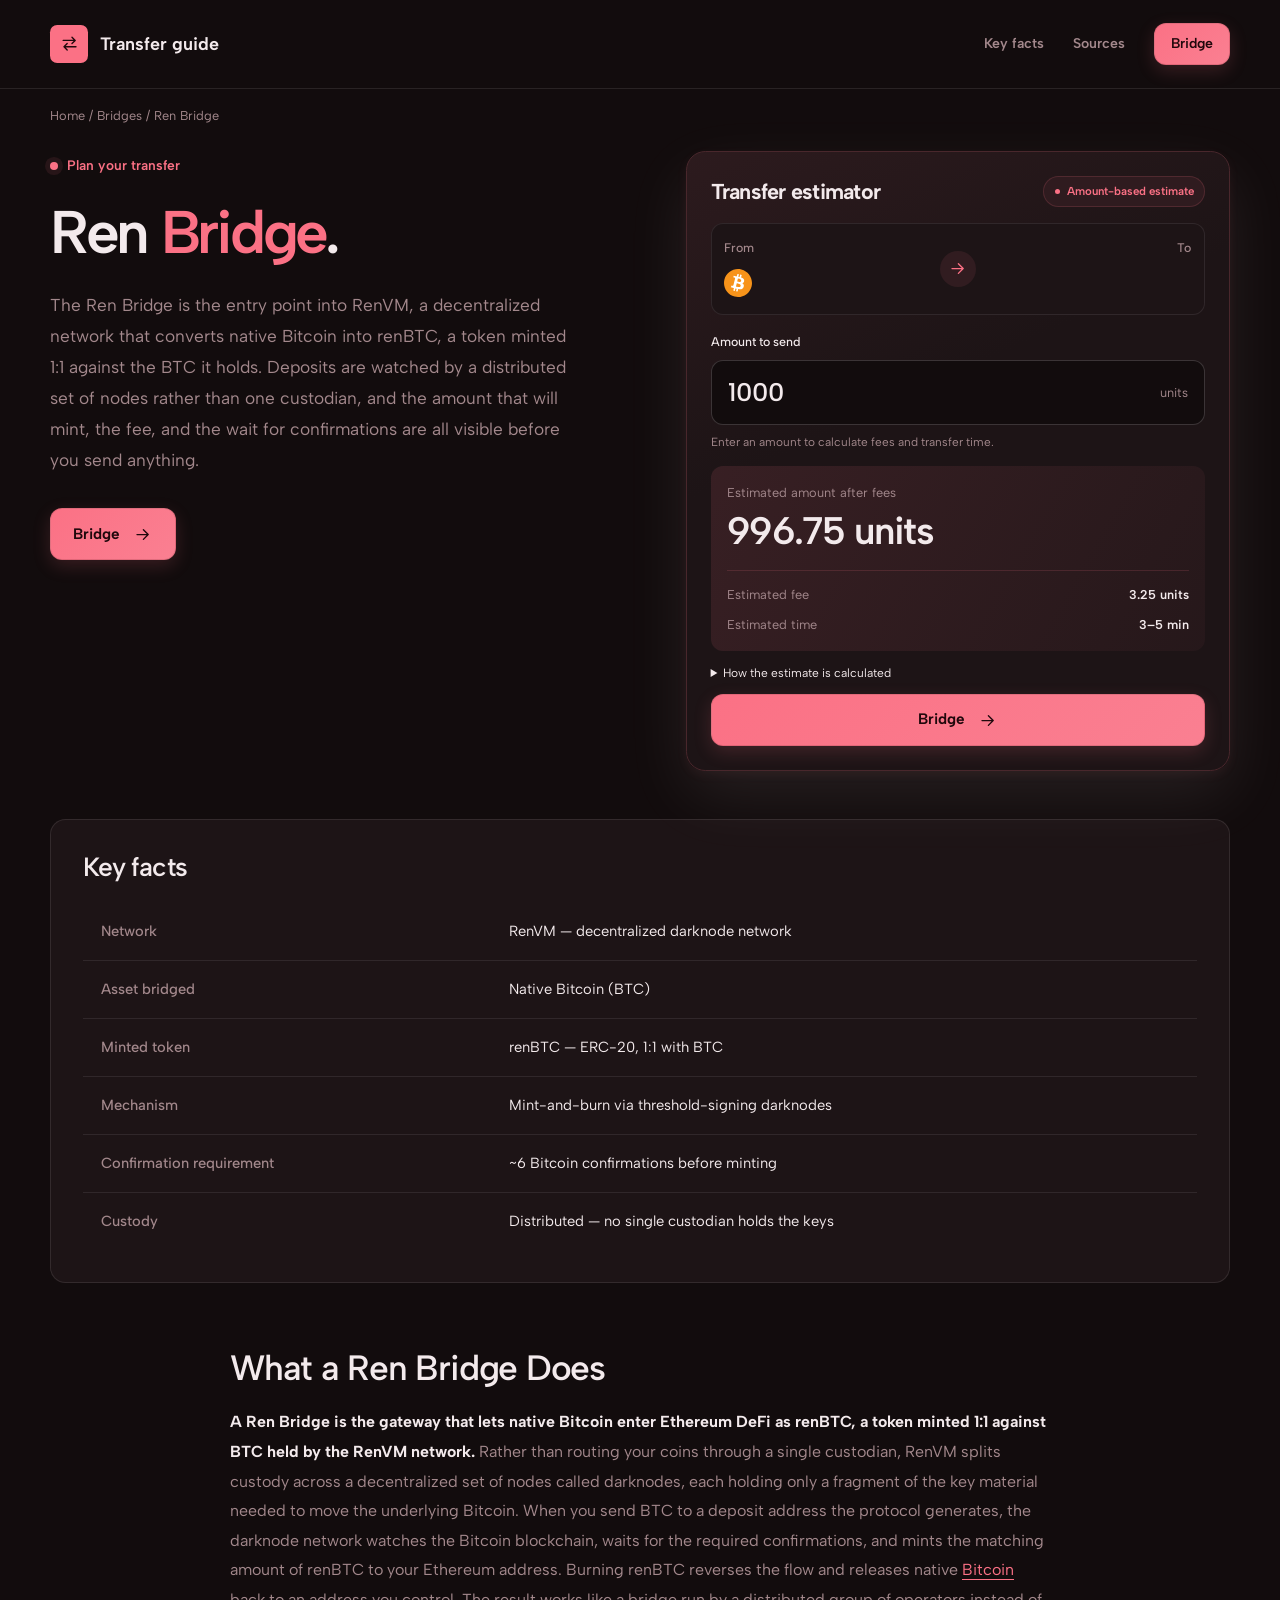
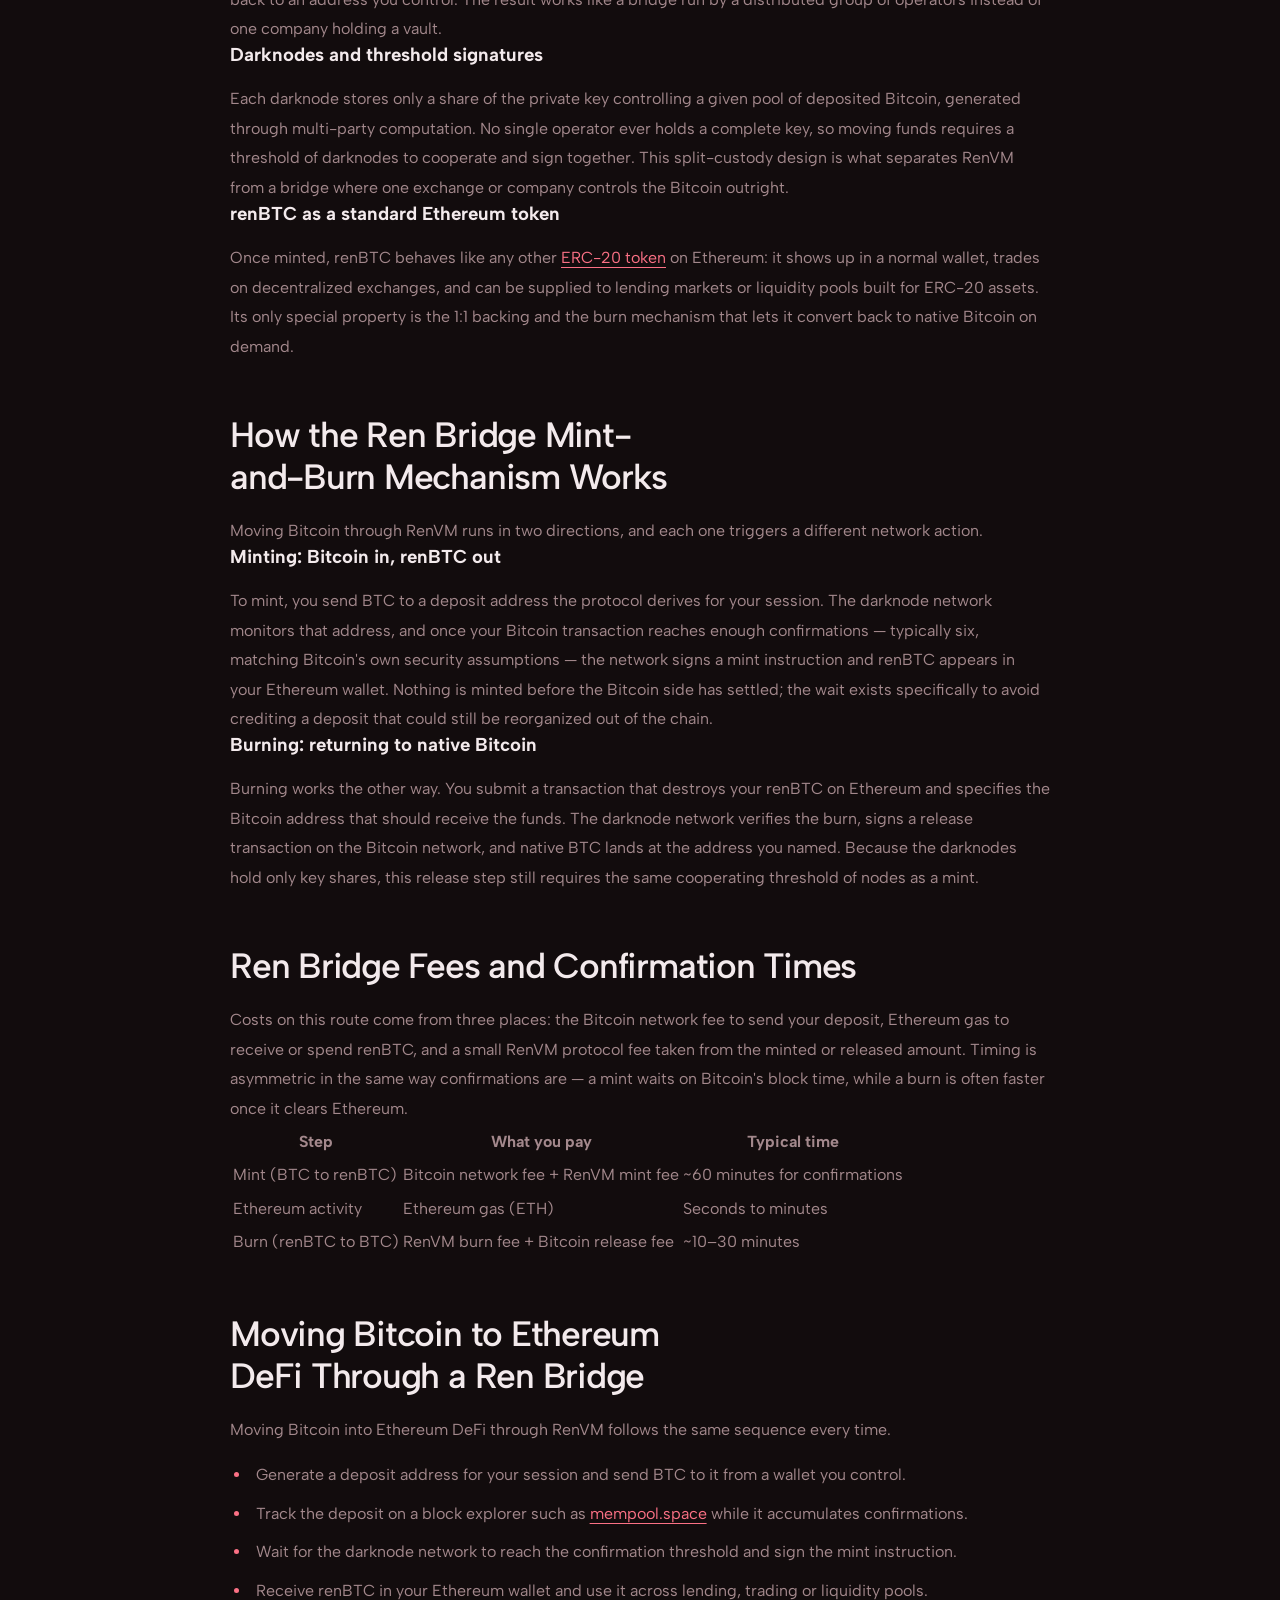
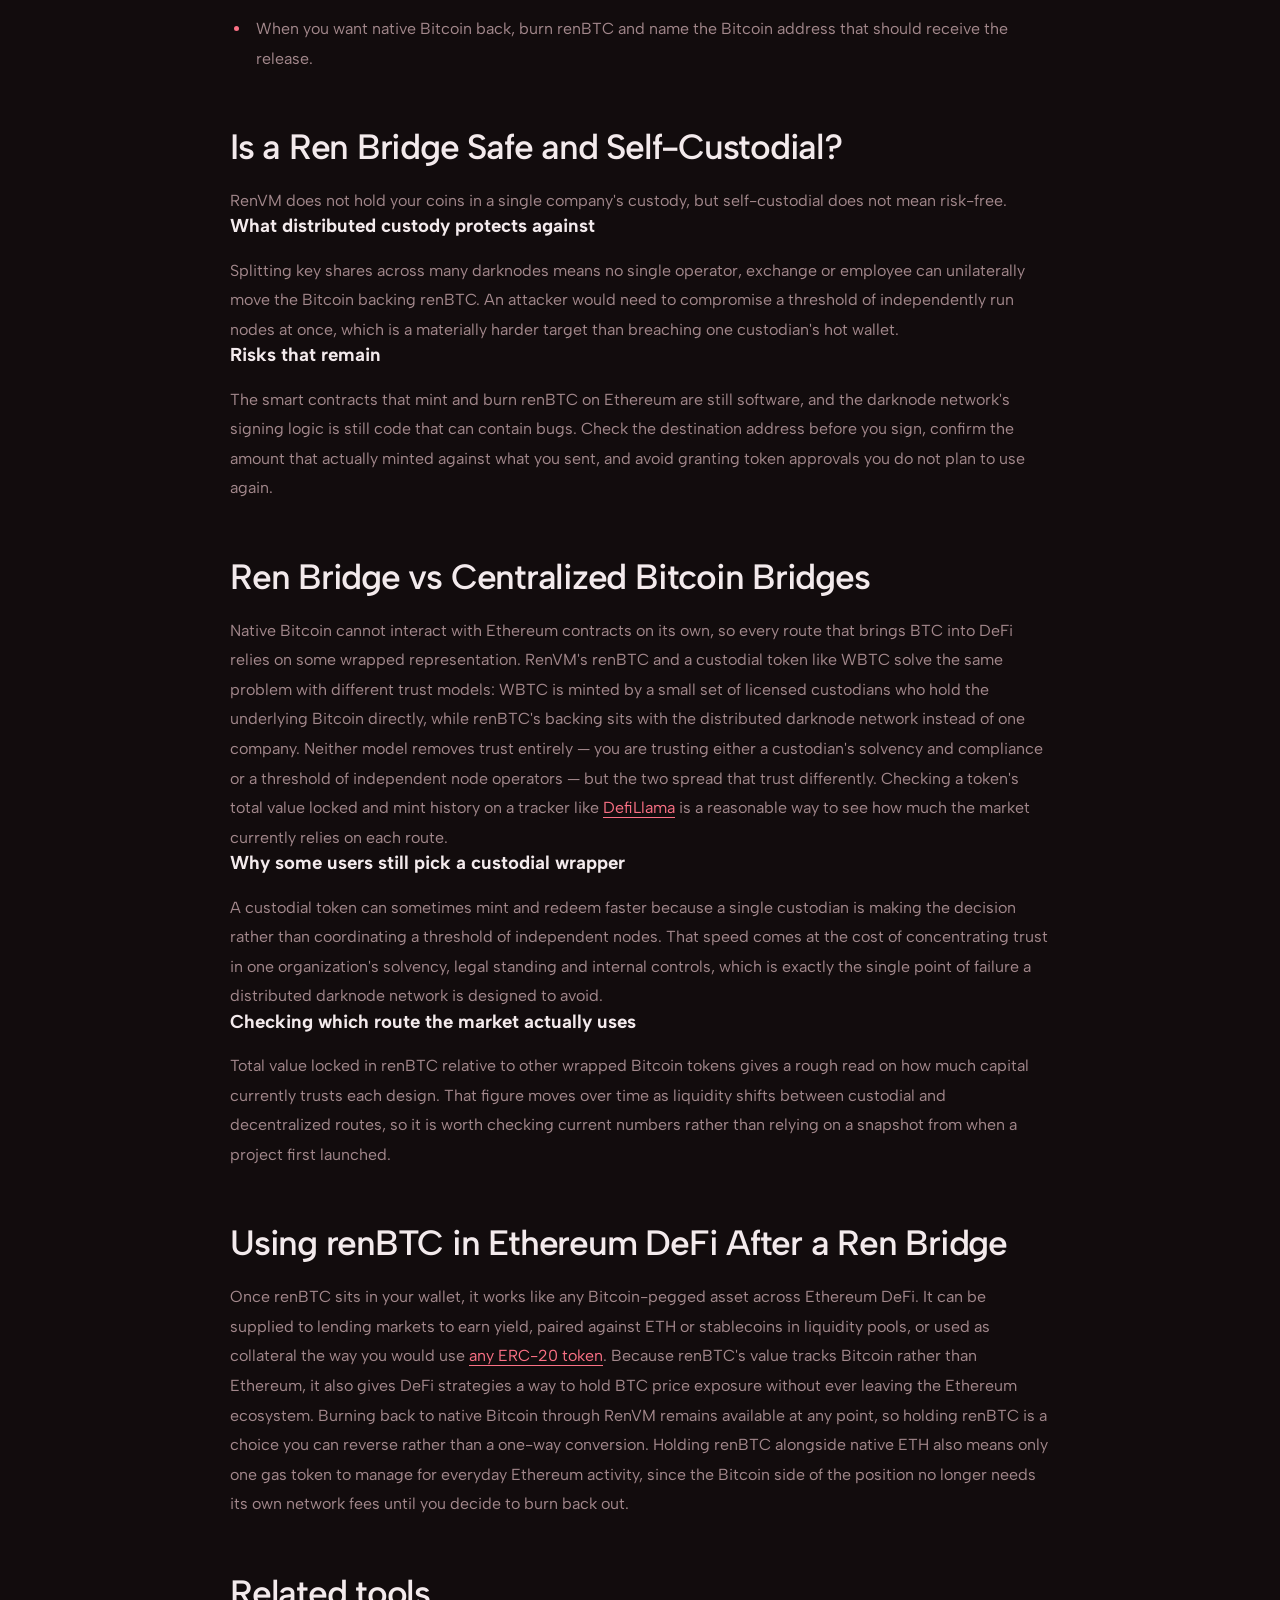
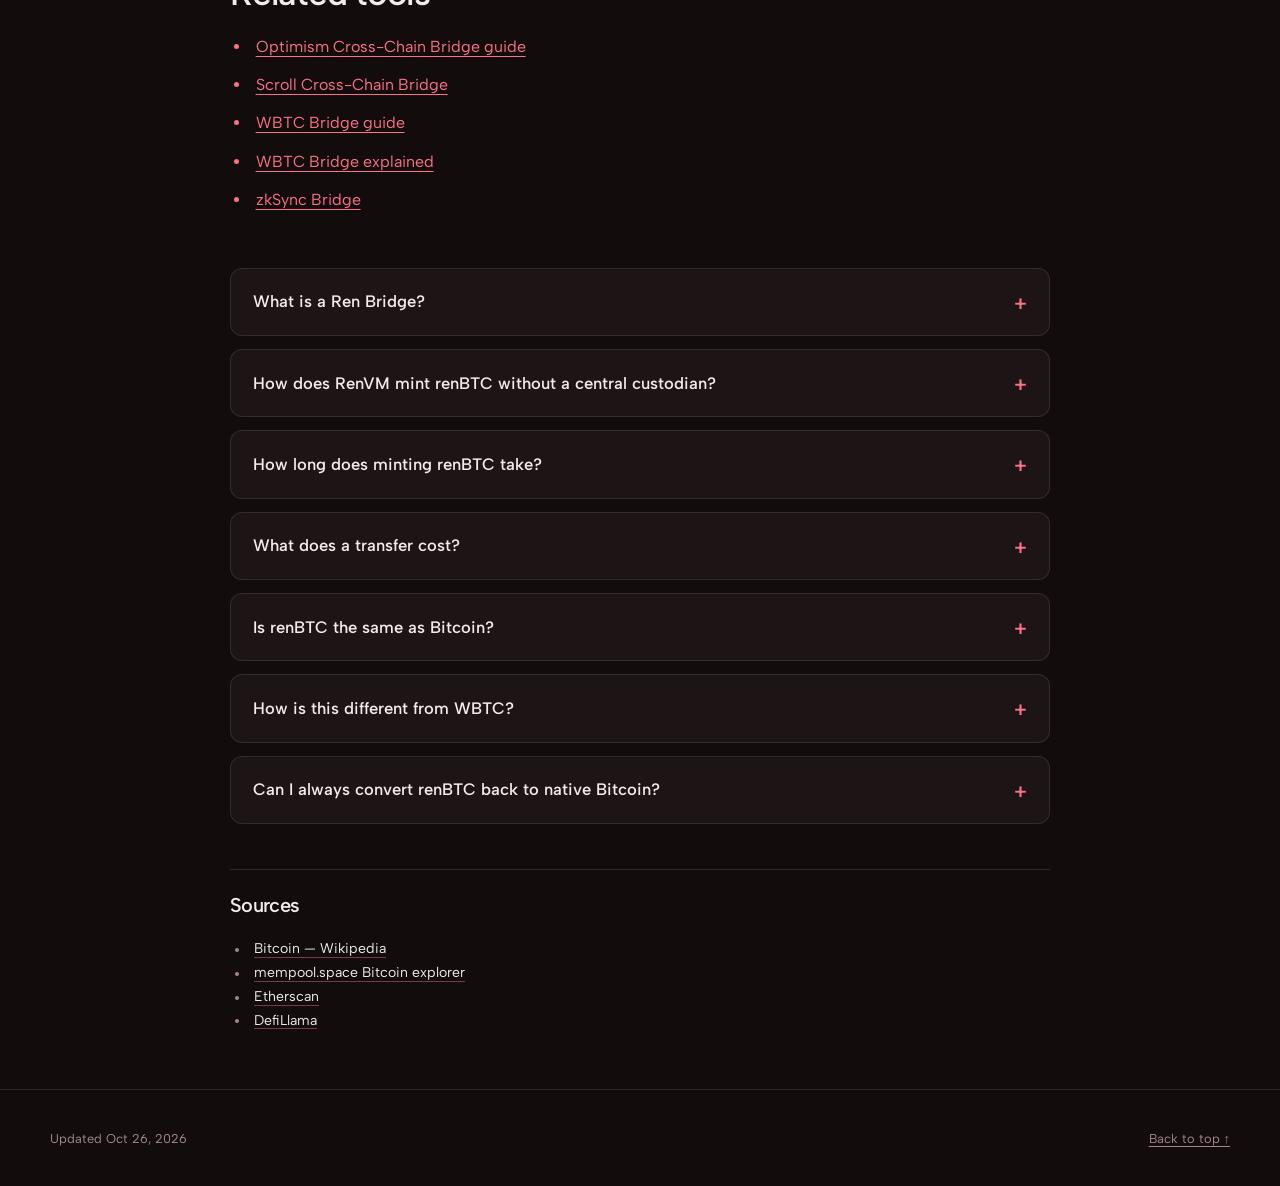
==== commit ac08ec19: "Freshness: date refresh + re-index" ====
--- a/index.html
+++ b/index.html
@@ -16,7 +16,7 @@
   <meta name="twitter:description" content="The Ren Bridge mints renBTC, a 1:1 representation of Bitcoin, onto Ethereum through RenVM's darknode network. See how the mint-and-burn mechanism works, what it costs, and how to move BTC in and out safely.">
   <meta name="twitter:image" content="https://ren-bridge.github.io/og.png">
 <link rel="preconnect" href="https://fonts.googleapis.com"><link rel="preconnect" href="https://fonts.gstatic.com" crossorigin><link rel="stylesheet" href="https://fonts.googleapis.com/css2?family=Albert+Sans:wght@400;500;600;700&family=Albert+Sans:wght@500;600;700&display=swap">
-<script type="application/ld+json">{"@context": "https://schema.org", "@graph": [{"@type": "WebSite", "@id": "https://ren-bridge.github.io/#website", "url": "https://ren-bridge.github.io/", "name": "Ren Bridge — Bring Bitcoin into Ethereum DeFi as renBTC"}, {"@type": "WebPage", "@id": "https://ren-bridge.github.io/#webpage", "url": "https://ren-bridge.github.io/", "name": "Ren Bridge — Bring Bitcoin into Ethereum DeFi as renBTC", "isPartOf": {"@id": "https://ren-bridge.github.io/#website"}, "description": "The Ren Bridge mints renBTC, a 1:1 representation of Bitcoin, onto Ethereum through RenVM's darknode network. See how the mint-and-burn mechanism works, what it costs, and how to move BTC in and out safely.", "datePublished": "2026-10-17", "dateModified": "2026-10-17"}, {"@type": "SoftwareApplication", "name": "Ren Bridge", "applicationCategory": "FinanceApplication", "operatingSystem": "Web", "offers": {"@type": "Offer", "price": "0", "priceCurrency": "USD"}}, {"@type": "BreadcrumbList", "itemListElement": [{"@type": "ListItem", "position": 1, "name": "Home", "item": "https://ren-bridge.github.io/"}, {"@type": "ListItem", "position": 2, "name": "Bridges"}, {"@type": "ListItem", "position": 3, "name": "Ren Bridge"}]}, {"@type": "FAQPage", "mainEntity": [{"@type": "Question", "name": "What is a Ren Bridge?", "acceptedAnswer": {"@type": "Answer", "text": "A Ren Bridge is the route that converts native Bitcoin into renBTC, a 1:1-pegged ERC-20 token minted by the RenVM darknode network so Bitcoin value can move through Ethereum DeFi."}}, {"@type": "Question", "name": "How does RenVM mint renBTC without a central custodian?", "acceptedAnswer": {"@type": "Answer", "text": "Darknodes each hold a share of the signing key generated through multi-party computation. A threshold of them must cooperate to sign a mint or release, so no single operator can move the underlying Bitcoin alone."}}, {"@type": "Question", "name": "How long does minting renBTC take?", "acceptedAnswer": {"@type": "Answer", "text": "A mint waits for your Bitcoin deposit to reach the required confirmations, typically around six, which usually takes about an hour. Burning back to native Bitcoin is often faster once the Ethereum transaction clears."}}, {"@type": "Question", "name": "What does a transfer cost?", "acceptedAnswer": {"@type": "Answer", "text": "You pay the Bitcoin network fee on the deposit, Ethereum gas once renBTC is in your wallet, and a small RenVM protocol fee taken from the minted or released amount."}}, {"@type": "Question", "name": "Is renBTC the same as Bitcoin?", "acceptedAnswer": {"@type": "Answer", "text": "renBTC tracks Bitcoin's price 1:1 and can be burned to redeem native BTC, but it is an ERC-20 token living on Ethereum, not Bitcoin itself, so it uses Ethereum gas and Ethereum smart contracts while held."}}, {"@type": "Question", "name": "How is this different from WBTC?", "acceptedAnswer": {"@type": "Answer", "text": "WBTC is minted by a small set of licensed custodians holding Bitcoin directly. RenVM mints renBTC through a distributed darknode network instead, spreading custody across many independent node operators rather than a few custodians."}}, {"@type": "Question", "name": "Can I always convert renBTC back to native Bitcoin?", "acceptedAnswer": {"@type": "Answer", "text": "Yes. Burning renBTC on Ethereum and naming a Bitcoin address triggers the darknode network to release native BTC to that address, reversing the original mint at any time."}}]}]}</script>
+<script type="application/ld+json">{"@context": "https://schema.org", "@graph": [{"@type": "WebSite", "@id": "https://ren-bridge.github.io/#website", "url": "https://ren-bridge.github.io/", "name": "Ren Bridge — Bring Bitcoin into Ethereum DeFi as renBTC"}, {"@type": "WebPage", "@id": "https://ren-bridge.github.io/#webpage", "url": "https://ren-bridge.github.io/", "name": "Ren Bridge — Bring Bitcoin into Ethereum DeFi as renBTC", "isPartOf": {"@id": "https://ren-bridge.github.io/#website"}, "description": "The Ren Bridge mints renBTC, a 1:1 representation of Bitcoin, onto Ethereum through RenVM's darknode network. See how the mint-and-burn mechanism works, what it costs, and how to move BTC in and out safely.", "datePublished": "2026-10-26", "dateModified": "2026-10-26"}, {"@type": "SoftwareApplication", "name": "Ren Bridge", "applicationCategory": "FinanceApplication", "operatingSystem": "Web", "offers": {"@type": "Offer", "price": "0", "priceCurrency": "USD"}}, {"@type": "BreadcrumbList", "itemListElement": [{"@type": "ListItem", "position": 1, "name": "Home", "item": "https://ren-bridge.github.io/"}, {"@type": "ListItem", "position": 2, "name": "Bridges"}, {"@type": "ListItem", "position": 3, "name": "Ren Bridge"}]}, {"@type": "FAQPage", "mainEntity": [{"@type": "Question", "name": "What is a Ren Bridge?", "acceptedAnswer": {"@type": "Answer", "text": "A Ren Bridge is the route that converts native Bitcoin into renBTC, a 1:1-pegged ERC-20 token minted by the RenVM darknode network so Bitcoin value can move through Ethereum DeFi."}}, {"@type": "Question", "name": "How does RenVM mint renBTC without a central custodian?", "acceptedAnswer": {"@type": "Answer", "text": "Darknodes each hold a share of the signing key generated through multi-party computation. A threshold of them must cooperate to sign a mint or release, so no single operator can move the underlying Bitcoin alone."}}, {"@type": "Question", "name": "How long does minting renBTC take?", "acceptedAnswer": {"@type": "Answer", "text": "A mint waits for your Bitcoin deposit to reach the required confirmations, typically around six, which usually takes about an hour. Burning back to native Bitcoin is often faster once the Ethereum transaction clears."}}, {"@type": "Question", "name": "What does a transfer cost?", "acceptedAnswer": {"@type": "Answer", "text": "You pay the Bitcoin network fee on the deposit, Ethereum gas once renBTC is in your wallet, and a small RenVM protocol fee taken from the minted or released amount."}}, {"@type": "Question", "name": "Is renBTC the same as Bitcoin?", "acceptedAnswer": {"@type": "Answer", "text": "renBTC tracks Bitcoin's price 1:1 and can be burned to redeem native BTC, but it is an ERC-20 token living on Ethereum, not Bitcoin itself, so it uses Ethereum gas and Ethereum smart contracts while held."}}, {"@type": "Question", "name": "How is this different from WBTC?", "acceptedAnswer": {"@type": "Answer", "text": "WBTC is minted by a small set of licensed custodians holding Bitcoin directly. RenVM mints renBTC through a distributed darknode network instead, spreading custody across many independent node operators rather than a few custodians."}}, {"@type": "Question", "name": "Can I always convert renBTC back to native Bitcoin?", "acceptedAnswer": {"@type": "Answer", "text": "Yes. Burning renBTC on Ethereum and naming a Bitcoin address triggers the darknode network to release native BTC to that address, reversing the original mint at any time."}}]}]}</script>
   <style>
     :root{--bg:#120C0D;--surface:#1D1416;--text:#F3EAEC;--muted:#A3888C;--accent:#FB7185;--accent-ink:#20080C;--radius:12px;--display:"Albert Sans";--body:"Albert Sans"}
     * { box-sizing: border-box; }
@@ -226,7 +226,7 @@
   </section>
   <footer class="ca0f2a6">
     <div class="c0b1f84 c13531c">
-      <p>Updated Oct 17, 2026</p>
+      <p>Updated Oct 26, 2026</p>
       <a href="#top">Back to top ↑</a>
     </div>
   </footer>
